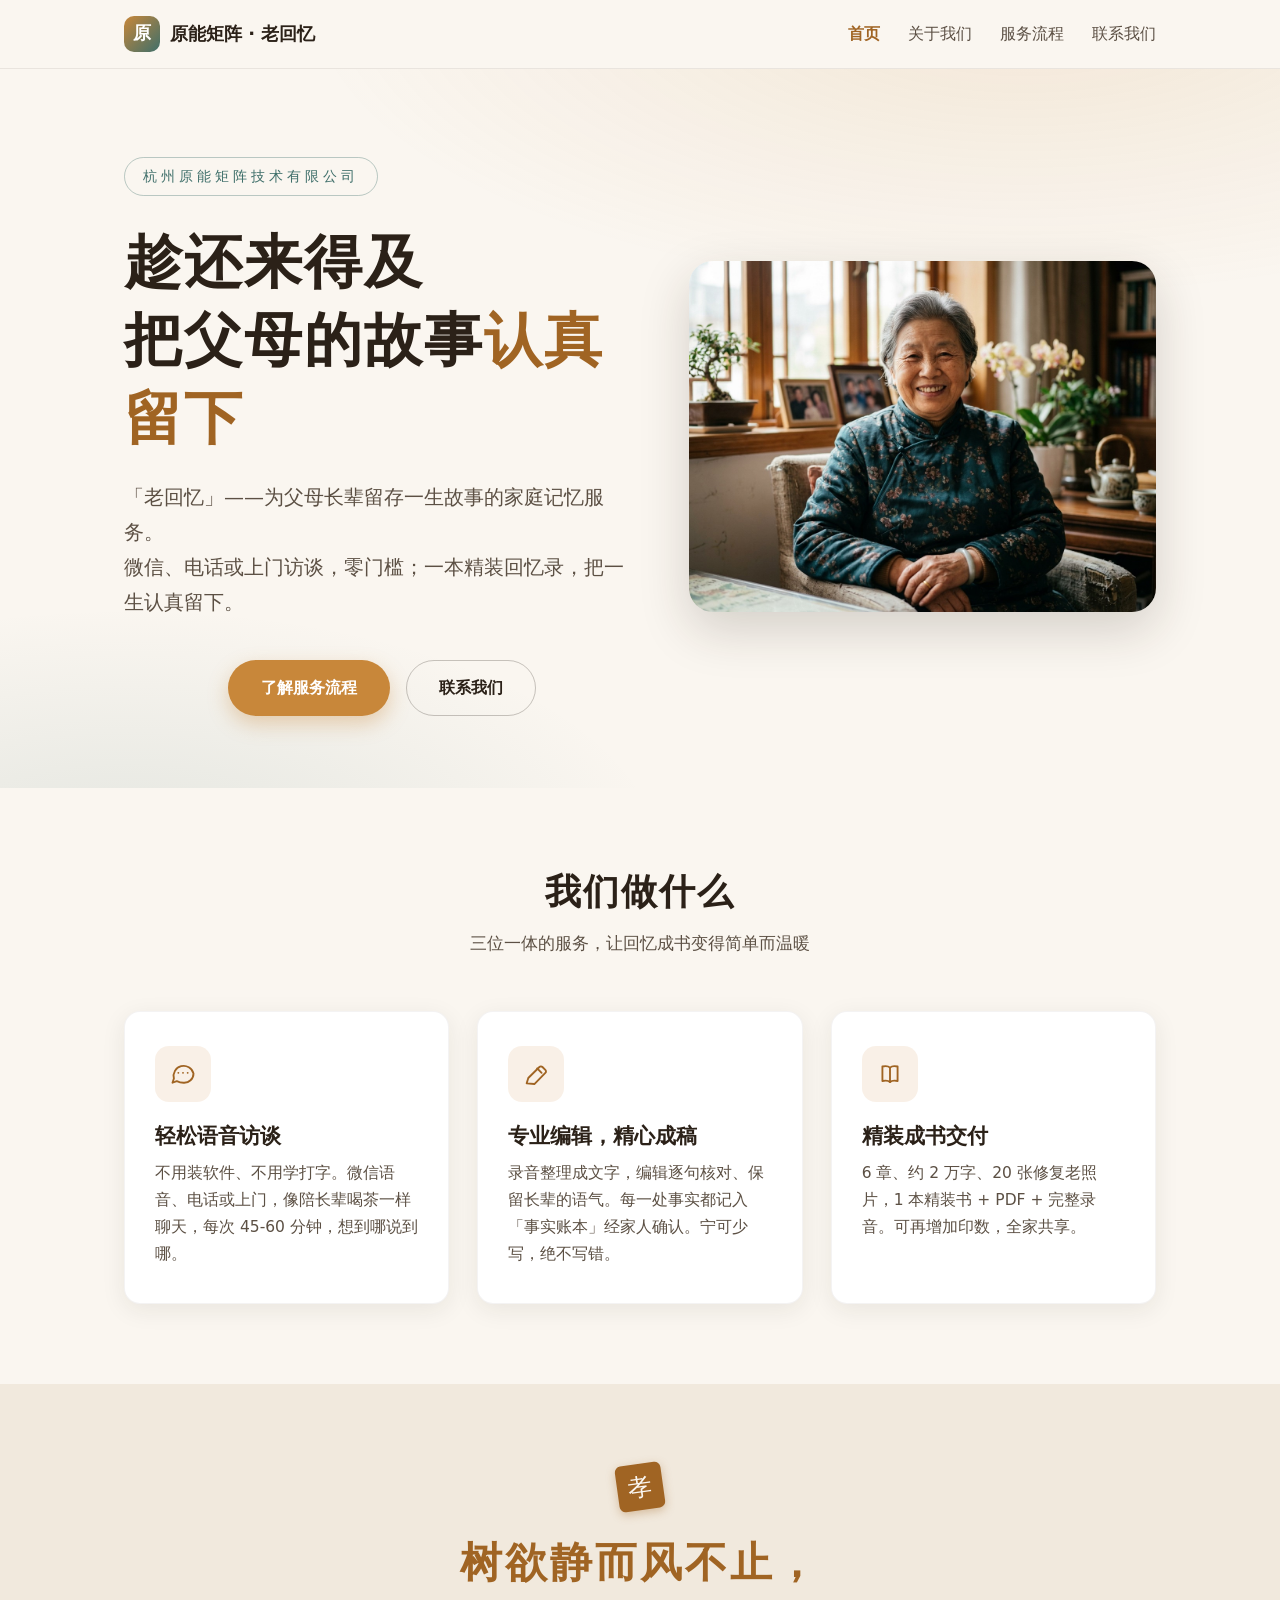
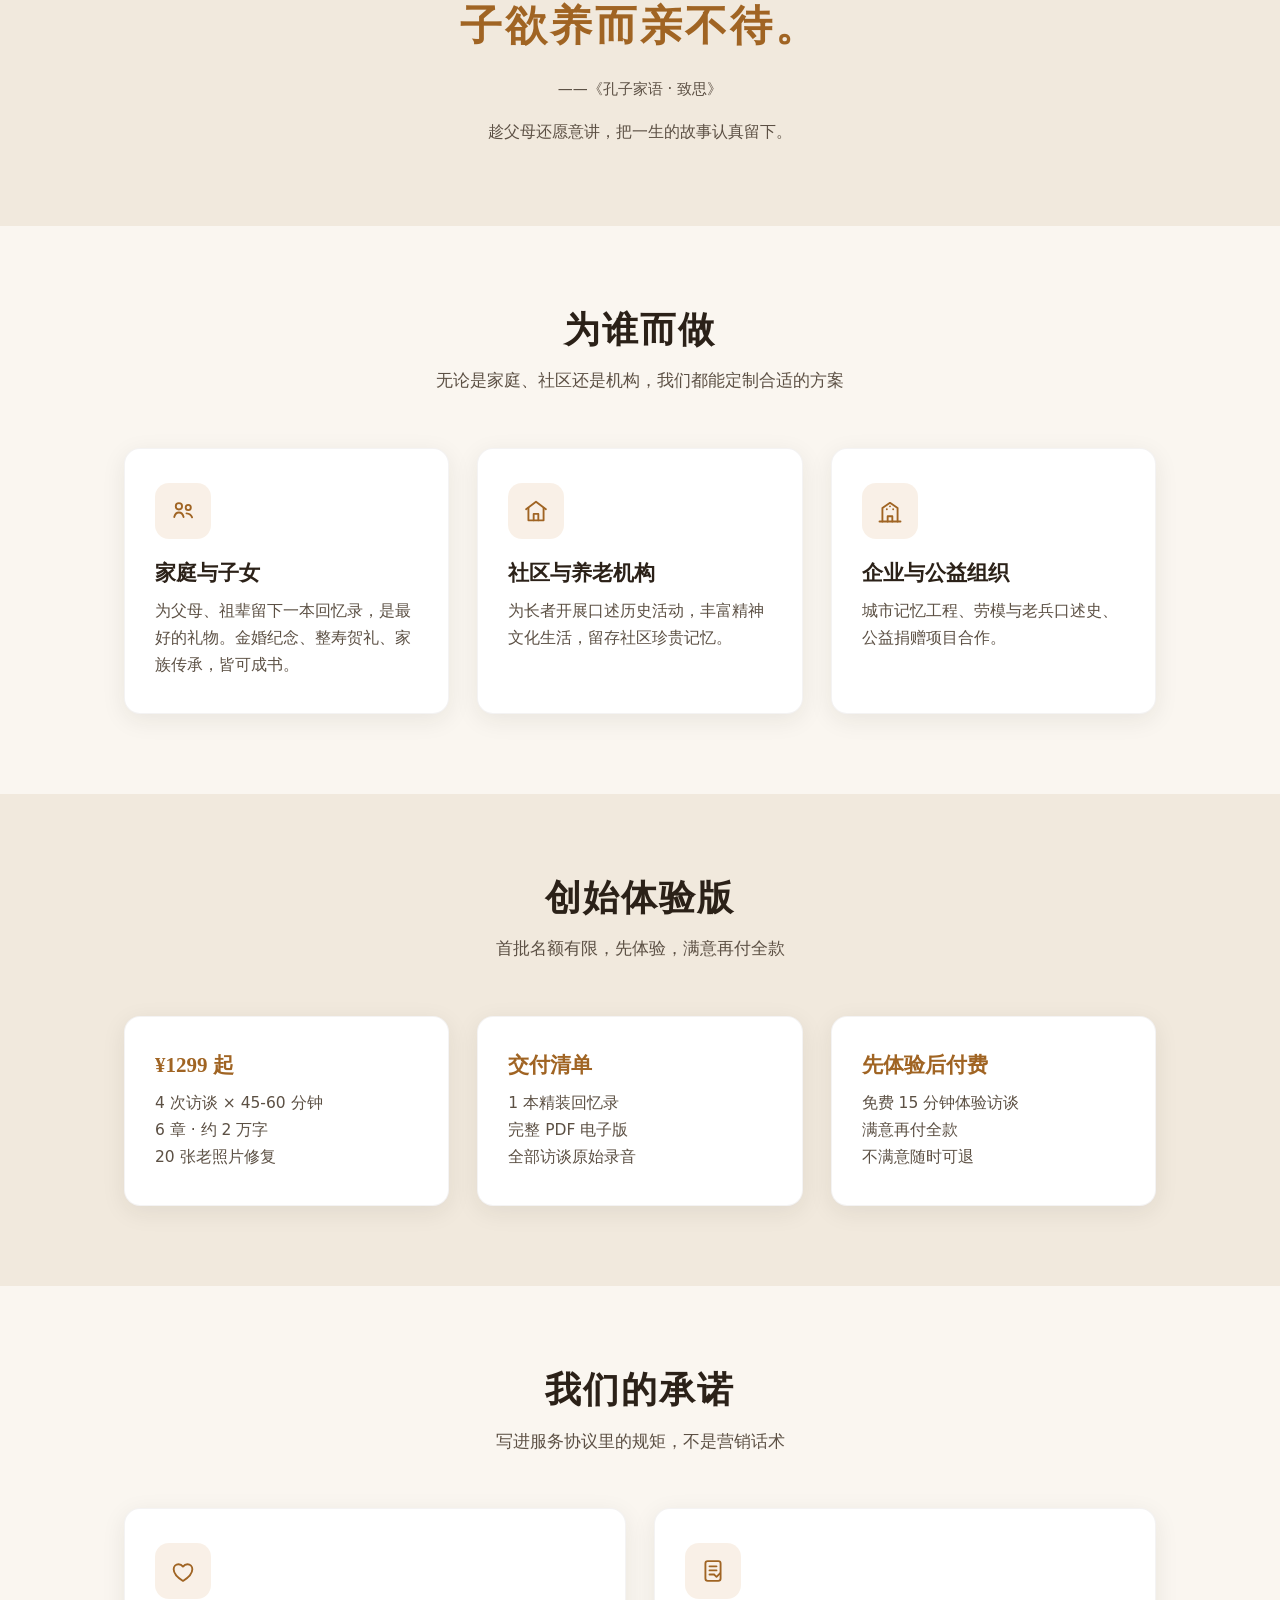
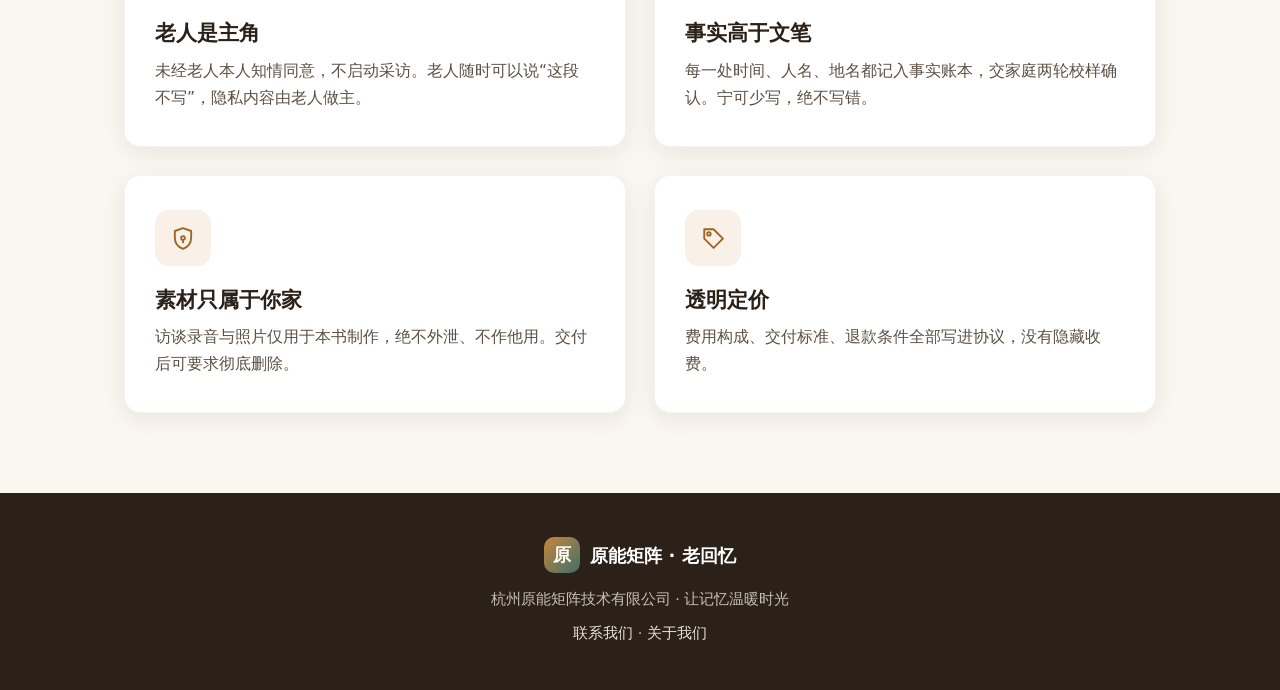
==== index.html @ f193047e "去AI化与人文改造：品牌更名「老回忆」，修复about页全角引号bug，压缩图片，新增传统文化风格" ====
<!DOCTYPE html>
<html lang="zh-CN">
<head>
  <meta charset="UTF-8">
  <meta name="viewport" content="width=device-width, initial-scale=1.0">
  <title>原能矩阵 · 老回忆 — 趁还来得及，把父母的故事认真留下</title>
  <meta name="description" content="杭州原能矩阵技术有限公司：为父母长辈留存一生故事的家庭记忆服务。微信、电话或上门访谈，一本精装回忆录，把一生认真留下。">
  <meta property="og:title" content="原能矩阵 · 老回忆">
  <meta property="og:description" content="趁还来得及，把父母的故事认真留下">
  <link rel="icon" href='data:image/svg+xml,<svg xmlns="http://www.w3.org/2000/svg" viewBox="0 0 64 64"><rect width="64" height="64" rx="14" fill="%23a06423"/><text x="32" y="43" font-size="34" text-anchor="middle" fill="%23faf6f0" font-family="Songti SC,serif">原</text></svg>'>
  <link rel="stylesheet" href="css/main.css">
</head>
<body>

  <header class="site-header">
    <div class="container nav">
      <a class="brand" href="index.html">
        <span class="brand-mark">原</span>
        <span>原能矩阵 · 老回忆</span>
      </a>
      <ul class="nav-links">
        <li><a href="index.html" class="active">首页</a></li>
        <li><a href="about.html">关于我们</a></li>
        <li><a href="service.html">服务流程</a></li>
        <li><a href="contact.html">联系我们</a></li>
      </ul>
    </div>
  </header>

  <section class="hero">
    <div class="container hero-grid">
      <div class="hero-content">
        <span class="hero-eyebrow">杭州原能矩阵技术有限公司</span>
        <h1>趁还来得及<br>把父母的故事<em>认真留下</em></h1>
        <p class="hero-sub">「老回忆」——为父母长辈留存一生故事的家庭记忆服务。<br>微信、电话或上门访谈，零门槛；一本精装回忆录，把一生认真留下。</p>
        <div class="hero-actions">
          <a class="btn btn-primary" href="service.html">了解服务流程</a>
          <a class="btn btn-ghost" href="contact.html">联系我们</a>
        </div>
      </div>
      <div class="hero-image" aria-hidden="true">
        <img src="images/hero.jpg" alt="老年人温暖的笑容" loading="lazy">
      </div>
    </div>
  </section>

  <section class="section">
    <div class="container">
      <div class="section-head">
        <h2>我们做什么</h2>
        <p>三位一体的服务，让回忆成书变得简单而温暖</p>
      </div>
      <div class="grid grid-3">
        <div class="card">
          <div class="card-icon">
            <svg viewBox="0 0 24 24" fill="none" stroke="currentColor" stroke-width="1.6" stroke-linecap="round" stroke-linejoin="round" aria-hidden="true"><path d="M21 11.5a8 8 0 0 1-8.5 8 13 13 0 0 1-5.8-1.4L3 19.5l1.2-3.6a8 8 0 1 1 16.8-4.4Z"/><path d="M8 11h.01M12 11h.01M16 11h.01"/></svg>
          </div>
          <h3>轻松语音访谈</h3>
          <p>不用装软件、不用学打字。微信语音、电话或上门，像陪长辈喝茶一样聊天，每次 45-60 分钟，想到哪说到哪。</p>
        </div>
        <div class="card">
          <div class="card-icon">
            <svg viewBox="0 0 24 24" fill="none" stroke="currentColor" stroke-width="1.6" stroke-linecap="round" stroke-linejoin="round" aria-hidden="true"><path d="m4 20 1.4-4.6L14.9 6a1.8 1.8 0 0 1 2.6 0l2.5 2.5a1.8 1.8 0 0 1 0 2.6L10.6 20.6 4 20Z"/><path d="m13 7.2 3.8 3.8"/></svg>
          </div>
          <h3>专业编辑，精心成稿</h3>
          <p>录音整理成文字，编辑逐句核对、保留长辈的语气。每一处事实都记入「事实账本」经家人确认。宁可少写，绝不写错。</p>
        </div>
        <div class="card">
          <div class="card-icon">
            <svg viewBox="0 0 24 24" fill="none" stroke="currentColor" stroke-width="1.6" stroke-linecap="round" stroke-linejoin="round" aria-hidden="true"><path d="M12 6.5C10.6 5.2 8.2 5 5.5 5.6v12.4c2.7-.6 5.1-.4 6.5.9 1.4-1.3 3.8-1.5 6.5-.9V5.6C15.8 5 13.4 5.2 12 6.5Z"/><path d="M12 6.5v12.4"/></svg>
          </div>
          <h3>精装成书交付</h3>
          <p>6 章、约 2 万字、20 张修复老照片，1 本精装书 + PDF + 完整录音。可再增加印数，全家共享。</p>
        </div>
      </div>
    </div>
  </section>

  <section class="section alt">
    <div class="container">
      <div class="quote quote-classic">
        <span class="seal" aria-hidden="true">孝</span>
        <blockquote>树欲静而风不止，<br>子欲养而亲不待。</blockquote>
        <cite>——《孔子家语 · 致思》</cite>
        <p class="quote-note">趁父母还愿意讲，把一生的故事认真留下。</p>
      </div>
    </div>
  </section>

  <section class="section">
    <div class="container">
      <div class="section-head">
        <h2>为谁而做</h2>
        <p>无论是家庭、社区还是机构，我们都能定制合适的方案</p>
      </div>
      <div class="grid grid-3">
        <div class="card">
          <div class="card-icon">
            <svg viewBox="0 0 24 24" fill="none" stroke="currentColor" stroke-width="1.6" stroke-linecap="round" stroke-linejoin="round" aria-hidden="true"><circle cx="8.5" cy="8" r="2.7"/><path d="M4.5 17.2c.6-2.6 2.2-3.9 4-3.9s3.4 1.3 4 3.9"/><circle cx="16.5" cy="9" r="2.2"/><path d="M15 14c2.4.2 4.1 1.6 4.8 3.4"/></svg>
          </div>
          <h3>家庭与子女</h3>
          <p>为父母、祖辈留下一本回忆录，是最好的礼物。金婚纪念、整寿贺礼、家族传承，皆可成书。</p>
        </div>
        <div class="card">
          <div class="card-icon">
            <svg viewBox="0 0 24 24" fill="none" stroke="currentColor" stroke-width="1.6" stroke-linecap="round" stroke-linejoin="round" aria-hidden="true"><path d="m3.5 10.5 8.5-6.5 8.5 6.5"/><path d="M5.5 9.5V20h13V9.5"/><path d="M10 20v-5.5h4V20"/></svg>
          </div>
          <h3>社区与养老机构</h3>
          <p>为长者开展口述历史活动，丰富精神文化生活，留存社区珍贵记忆。</p>
        </div>
        <div class="card">
          <div class="card-icon">
            <svg viewBox="0 0 24 24" fill="none" stroke="currentColor" stroke-width="1.6" stroke-linecap="round" stroke-linejoin="round" aria-hidden="true"><path d="M3 21h18"/><path d="M5.5 21V9.5L12 5l6.5 4.5V21"/><path d="M10 21v-4.5h4V21"/><path d="M9.3 10.5h.01M14.7 10.5h.01M12 8h.01"/></svg>
          </div>
          <h3>企业与公益组织</h3>
          <p>城市记忆工程、劳模与老兵口述史、公益捐赠项目合作。</p>
        </div>
      </div>
    </div>
  </section>

  <section class="section alt">
    <div class="container">
      <div class="section-head">
        <h2>创始体验版</h2>
        <p>首批名额有限，先体验，满意再付全款</p>
      </div>
      <div class="grid grid-3">
        <div class="card">
          <h3 style="color:var(--amber-deep)">¥1299 起</h3>
          <p>4 次访谈 × 45-60 分钟<br>6 章 · 约 2 万字<br>20 张老照片修复</p>
        </div>
        <div class="card">
          <h3 style="color:var(--amber-deep)">交付清单</h3>
          <p>1 本精装回忆录<br>完整 PDF 电子版<br>全部访谈原始录音</p>
        </div>
        <div class="card">
          <h3 style="color:var(--amber-deep)">先体验后付费</h3>
          <p>免费 15 分钟体验访谈<br>满意再付全款<br>不满意随时可退</p>
        </div>
      </div>
    </div>
  </section>

  <section class="section">
    <div class="container">
      <div class="section-head">
        <h2>我们的承诺</h2>
        <p>写进服务协议里的规矩，不是营销话术</p>
      </div>
      <div class="grid grid-2">
        <div class="card">
          <div class="card-icon">
            <svg viewBox="0 0 24 24" fill="none" stroke="currentColor" stroke-width="1.6" stroke-linecap="round" stroke-linejoin="round" aria-hidden="true"><path d="M12 20.5C6.5 17 4 13.6 4 10.4 4 8 5.8 6.2 8.2 6.2c1.5 0 2.9.8 3.8 2 .9-1.2 2.3-2 3.8-2 2.4 0 4.2 1.8 4.2 4.2 0 3.2-2.5 6.6-8 10.1Z"/></svg>
          </div>
          <h3>老人是主角</h3>
          <p>未经老人本人知情同意，不启动采访。老人随时可以说“这段不写”，隐私内容由老人做主。</p>
        </div>
        <div class="card">
          <div class="card-icon">
            <svg viewBox="0 0 24 24" fill="none" stroke="currentColor" stroke-width="1.6" stroke-linecap="round" stroke-linejoin="round" aria-hidden="true"><rect x="5.5" y="3.5" width="13" height="17" rx="2"/><path d="M9 8h6M9 11.5h6M9 15h4"/><path d="m13.5 15.5 1.5 1.5 3-3"/></svg>
          </div>
          <h3>事实高于文笔</h3>
          <p>每一处时间、人名、地名都记入事实账本，交家庭两轮校样确认。宁可少写，绝不写错。</p>
        </div>
        <div class="card">
          <div class="card-icon">
            <svg viewBox="0 0 24 24" fill="none" stroke="currentColor" stroke-width="1.6" stroke-linecap="round" stroke-linejoin="round" aria-hidden="true"><path d="M12 3.5 5 6v5.5c0 4.7 3 8.3 7 9.8 4-1.5 7-5.1 7-9.8V6Z"/><circle cx="12" cy="12" r="1.6"/><path d="M12 13.6v2.2"/></svg>
          </div>
          <h3>素材只属于你家</h3>
          <p>访谈录音与照片仅用于本书制作，绝不外泄、不作他用。交付后可要求彻底删除。</p>
        </div>
        <div class="card">
          <div class="card-icon">
            <svg viewBox="0 0 24 24" fill="none" stroke="currentColor" stroke-width="1.6" stroke-linecap="round" stroke-linejoin="round" aria-hidden="true"><path d="M20.5 12.5 12.5 20.5 4.5 12.5V4.5h8Z"/><circle cx="8.5" cy="8.5" r="1.5"/></svg>
          </div>
          <h3>透明定价</h3>
          <p>费用构成、交付标准、退款条件全部写进协议，没有隐藏收费。</p>
        </div>
      </div>
    </div>
  </section>

  <footer class="site-footer">
    <div class="container">
      <div class="brand">
        <span class="brand-mark">原</span>
        <span>原能矩阵 · 老回忆</span>
      </div>
      <p>杭州原能矩阵技术有限公司 · 让记忆温暖时光</p>
      <p style="margin-top:8px"><a href="contact.html">联系我们</a> · <a href="about.html">关于我们</a></p>
    </div>
  </footer>

</body>
</html>
---- css/main.css ----
/* 原能矩阵 · 老回忆 — 全站样式 */
:root {
  --ink: #2b2118;
  --ink-soft: #5c5044;
  --paper: #faf6f0;
  --paper-deep: #f1e9dd;
  --amber: #c8873a;
  --amber-deep: #a06423;
  --teal: #3f6f6a;
  --card: #ffffff;
  --shadow: 0 6px 24px rgba(43, 33, 24, .08);
  --radius: 16px;
}

* { margin: 0; padding: 0; box-sizing: border-box; }

html { scroll-behavior: smooth; }

body {
  font-family: "PingFang SC", "Hiragino Sans GB", "Microsoft YaHei", system-ui, sans-serif;
  color: var(--ink);
  background: var(--paper);
  line-height: 1.75;
  font-size: 17px;
}

h1, h2, h3 { font-family: "Songti SC", "Noto Serif SC", "SimSun", serif; line-height: 1.35; }

img { max-width: 100%; display: block; }

a { color: var(--amber-deep); text-decoration: none; }
a:hover { text-decoration: underline; }

.container { max-width: 1080px; margin: 0 auto; padding: 0 24px; }

/* ---------- 顶部导航 ---------- */
.site-header {
  position: sticky; top: 0; z-index: 50;
  background: rgba(250, 246, 240, .92);
  backdrop-filter: blur(10px);
  border-bottom: 1px solid rgba(43, 33, 24, .08);
}
.nav {
  display: flex; align-items: center; justify-content: space-between;
  height: 68px;
}
.brand { display: flex; align-items: center; gap: 10px; font-weight: 700; font-size: 18px; color: var(--ink); }
.brand-mark {
  width: 36px; height: 36px; border-radius: 10px;
  background: linear-gradient(135deg, var(--amber), var(--teal));
  color: #fff; display: grid; place-items: center;
  font-family: serif; font-size: 18px;
}
.nav-links { display: flex; gap: 28px; list-style: none; }
.nav-links a { color: var(--ink-soft); font-size: 15.5px; }
.nav-links a:hover { color: var(--amber-deep); text-decoration: none; }
.nav-links a.active { color: var(--amber-deep); font-weight: 600; }

/* ---------- Hero ---------- */
.hero {
  padding: 88px 0 72px;
  background:
    radial-gradient(1200px 500px at 80% -10%, rgba(200, 135, 58, .14), transparent 60%),
    radial-gradient(900px 420px at 10% 110%, rgba(63, 111, 106, .12), transparent 60%);
  text-align: left;
}
.hero-grid {
  display: grid;
  grid-template-columns: 1.05fr .95fr;
  gap: 48px;
  align-items: center;
}
.hero-content { max-width: 620px; }
.hero-image {
  border-radius: 24px;
  overflow: hidden;
  box-shadow: 0 18px 50px rgba(43, 33, 24, .18);
}
.hero-image img {
  width: 100%;
  height: auto;
  display: block;
  object-fit: cover;
  aspect-ratio: 4 / 3;
}
.hero-eyebrow {
  display: inline-block; font-size: 14px; letter-spacing: 4px;
  color: var(--teal); border: 1px solid rgba(63, 111, 106, .35);
  padding: 6px 18px; border-radius: 999px; margin-bottom: 28px;
}
.hero h1 { font-size: clamp(34px, 6vw, 58px); letter-spacing: 2px; }
.hero h1 em { font-style: normal; color: var(--amber-deep); }
.hero-sub { margin: 22px auto 0; max-width: 620px; color: var(--ink-soft); font-size: clamp(16px, 2.4vw, 20px); }
.hero-actions { margin-top: 40px; display: flex; gap: 16px; justify-content: center; flex-wrap: wrap; }

.btn {
  display: inline-block; padding: 13px 32px; border-radius: 999px;
  font-size: 16px; font-weight: 600; cursor: pointer; border: 1px solid transparent;
  transition: transform .15s ease, box-shadow .15s ease;
}
.btn:hover { text-decoration: none; transform: translateY(-2px); }
.btn-primary { background: var(--amber); color: #fff; box-shadow: 0 8px 20px rgba(200, 135, 58, .35); }
.btn-primary:hover { background: var(--amber-deep); }
.btn-ghost { background: transparent; color: var(--ink); border-color: rgba(43, 33, 24, .25); }
.btn-ghost:hover { border-color: var(--amber-deep); color: var(--amber-deep); }

/* ---------- 通用区块 ---------- */
.section { padding: 80px 0; }
.section.alt { background: var(--paper-deep); }
.section-head { text-align: center; margin-bottom: 52px; }
.section-head h2 { font-size: clamp(26px, 4vw, 36px); letter-spacing: 2px; }
.section-head p { color: var(--ink-soft); margin-top: 12px; }

/* 卡片 */
.grid { display: grid; gap: 28px; }
.grid-3 { grid-template-columns: repeat(3, 1fr); }
.grid-2 { grid-template-columns: repeat(2, 1fr); }

.card {
  background: var(--card); border-radius: var(--radius);
  padding: 34px 30px; box-shadow: var(--shadow);
  border: 1px solid rgba(43, 33, 24, .05);
  transition: transform .2s ease;
}
.card:hover { transform: translateY(-4px); }
.card-icon {
  width: 56px; height: 56px; border-radius: 14px;
  display: grid; place-items: center;
  color: var(--amber-deep);
  background: rgba(200, 135, 58, .12); margin-bottom: 20px;
}
.card-icon svg { width: 28px; height: 28px; }
.card h3 { font-size: 21px; margin-bottom: 10px; }
.card p { color: var(--ink-soft); font-size: 15.5px; }

/* 流程步骤 */
.steps { counter-reset: step; }
.step { position: relative; padding-left: 76px; }
.step + .step { margin-top: 36px; }
.step-num {
  position: absolute; left: 0; top: 0;
  width: 52px; height: 52px; border-radius: 50%;
  background: var(--teal); color: #fff;
  display: grid; place-items: center;
  font-family: serif; font-size: 24px;
}
.step h3 { font-size: 19px; margin-bottom: 6px; }
.step p { color: var(--ink-soft); font-size: 15.5px; }

/* 引用 */
.quote {
  max-width: 720px; margin: 0 auto; text-align: center;
  padding: 0 24px;
}
.quote blockquote {
  font-family: "Songti SC", "Noto Serif SC", serif;
  font-size: clamp(20px, 3.4vw, 28px); line-height: 1.7;
  color: var(--ink);
}
.quote cite { display: block; margin-top: 18px; color: var(--ink-soft); font-style: normal; font-size: 15px; }

/* 古典引用 */
.quote-classic .seal {
  display: inline-block; width: 46px; height: 46px; line-height: 46px;
  background: var(--amber-deep); color: var(--paper);
  border-radius: 6px; font-family: "Songti SC", "Noto Serif SC", serif;
  font-size: 24px; text-align: center; letter-spacing: 0;
  transform: rotate(-8deg); box-shadow: 0 3px 10px rgba(160, 100, 35, .35);
  margin-bottom: 22px;
}
.quote-classic blockquote {
  font-size: clamp(28px, 4.6vw, 42px);
  font-weight: 600; color: var(--amber-deep);
  line-height: 1.5; letter-spacing: 3px;
}
.quote-note { margin-top: 16px; color: var(--ink-soft); font-size: 16px; }

/* 关于页图片 */
.about-photo img {
  width: 100%; height: auto; max-height: 380px;
  object-fit: cover; border-radius: 12px; margin-bottom: 16px;
}
.about-caption { text-align: center; color: var(--ink-soft); }

/* 联系 */
.contact-list { list-style: none; display: grid; gap: 18px; max-width: 560px; margin: 0 auto; }
.contact-list li {
  background: var(--card); border-radius: var(--radius);
  padding: 20px 26px; box-shadow: var(--shadow);
  display: flex; align-items: center; gap: 16px;
}
.contact-list .ci { color: var(--amber-deep); display: grid; place-items: center; }
.contact-list .ci svg { width: 24px; height: 24px; }

/* ---------- 页脚 ---------- */
.site-footer {
  background: var(--ink); color: rgba(250, 246, 240, .75);
  padding: 44px 0; text-align: center; font-size: 14.5px;
}
.site-footer .brand { color: #fff; justify-content: center; margin-bottom: 14px; }
.site-footer a { color: rgba(250, 246, 240, .9); }

/* ---------- 移动端 ---------- */
@media (max-width: 860px) {
  .grid-3, .grid-2 { grid-template-columns: 1fr; }
  .nav-links { gap: 16px; }
  .nav-links a { font-size: 14px; }
  .hero { padding: 64px 0 56px; }
  .hero-grid { grid-template-columns: 1fr; }
  .hero-image { max-width: 70%; margin: 0 auto; }
  .section { padding: 56px 0; }
}
@media (max-width: 560px) {
  .nav { height: auto; flex-direction: column; gap: 10px; padding: 12px 0; }
  .nav-links { flex-wrap: wrap; justify-content: center; gap: 12px 20px; }
  body { font-size: 16px; }
  .contact-list li { flex-direction: column; text-align: center; }
}
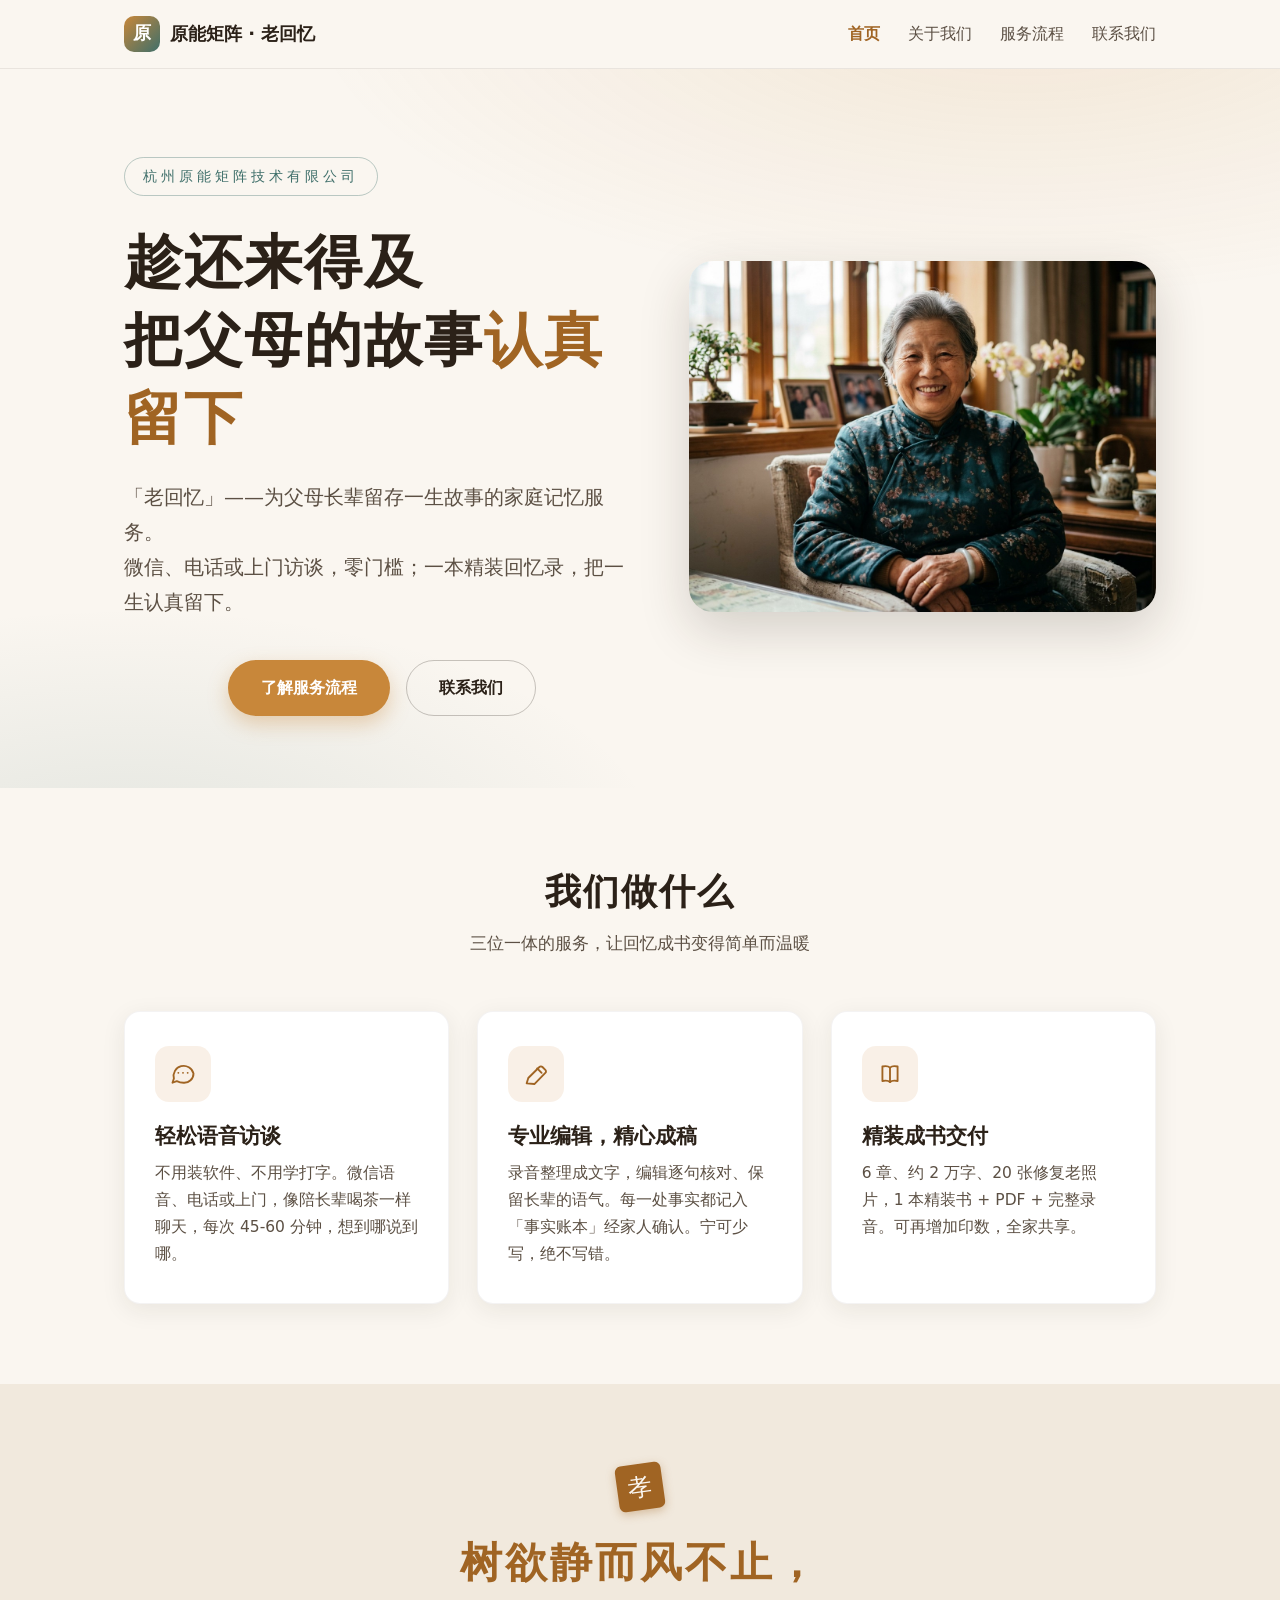
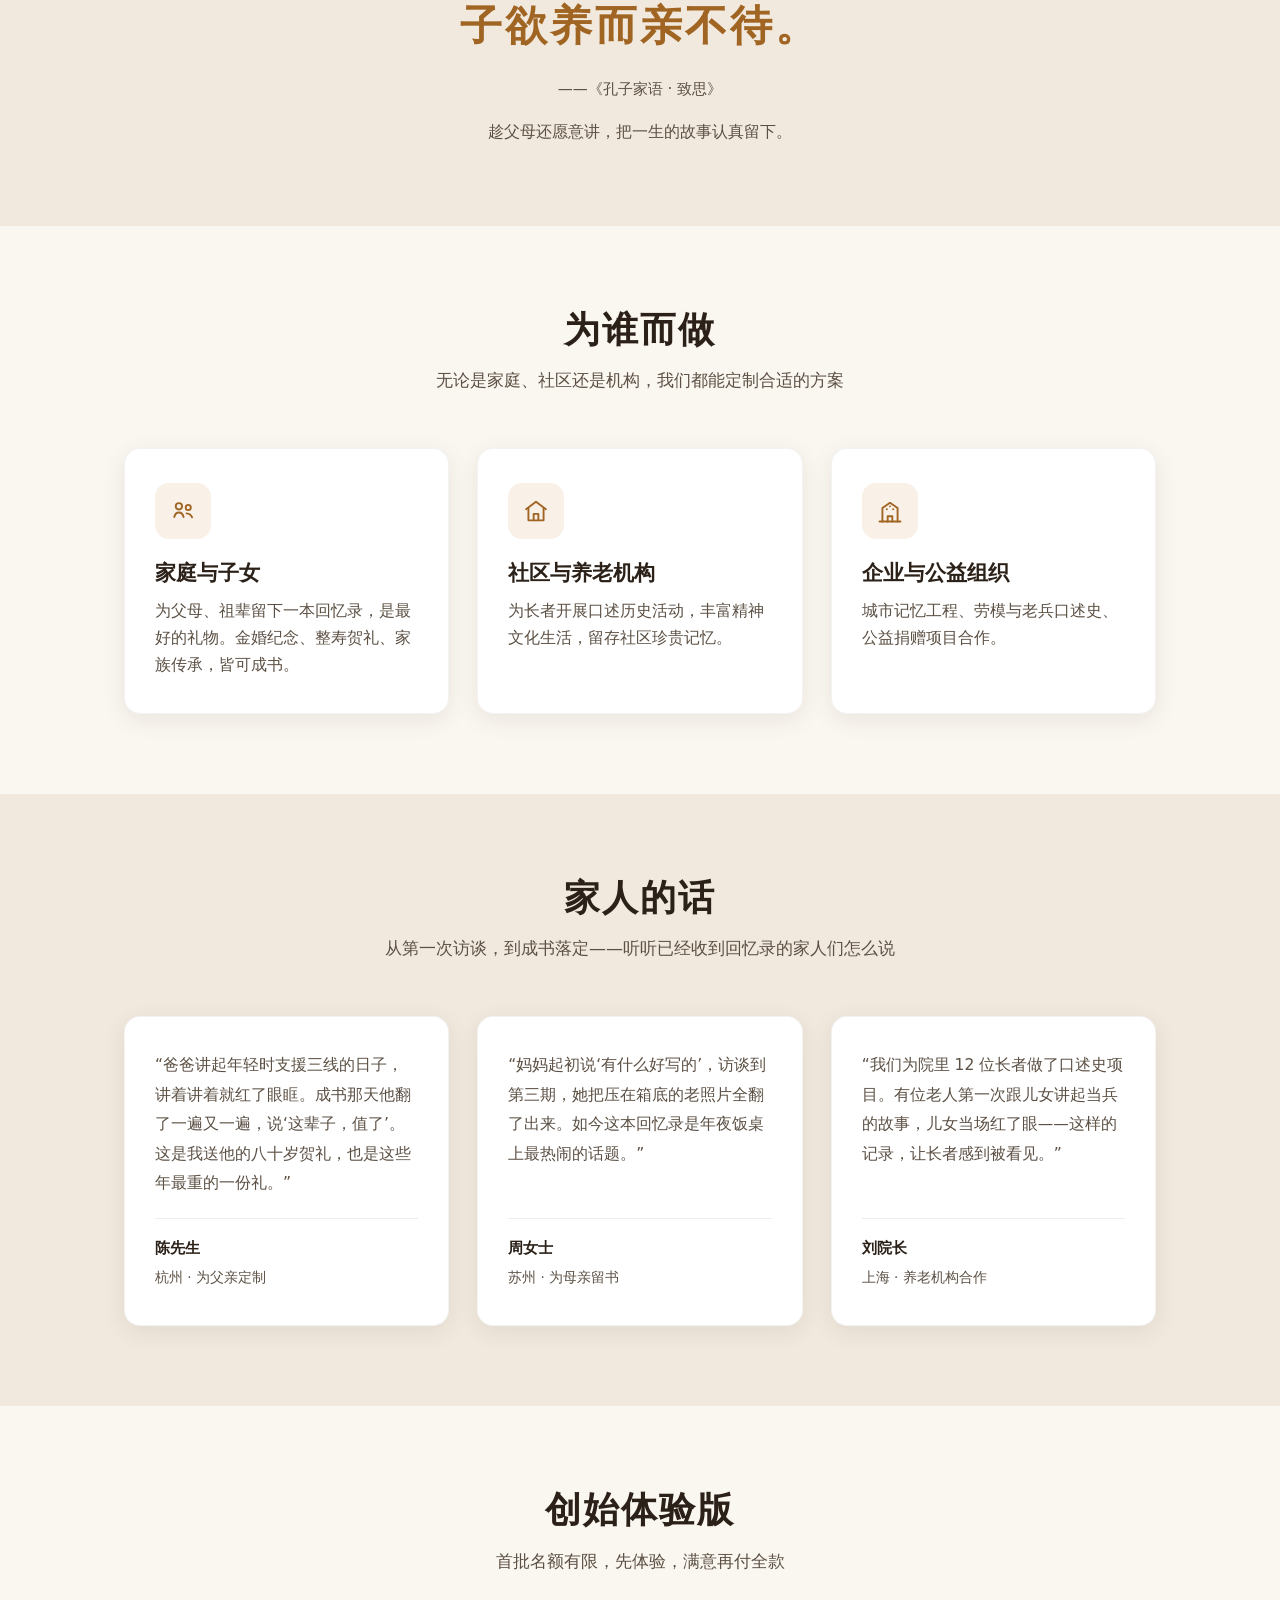
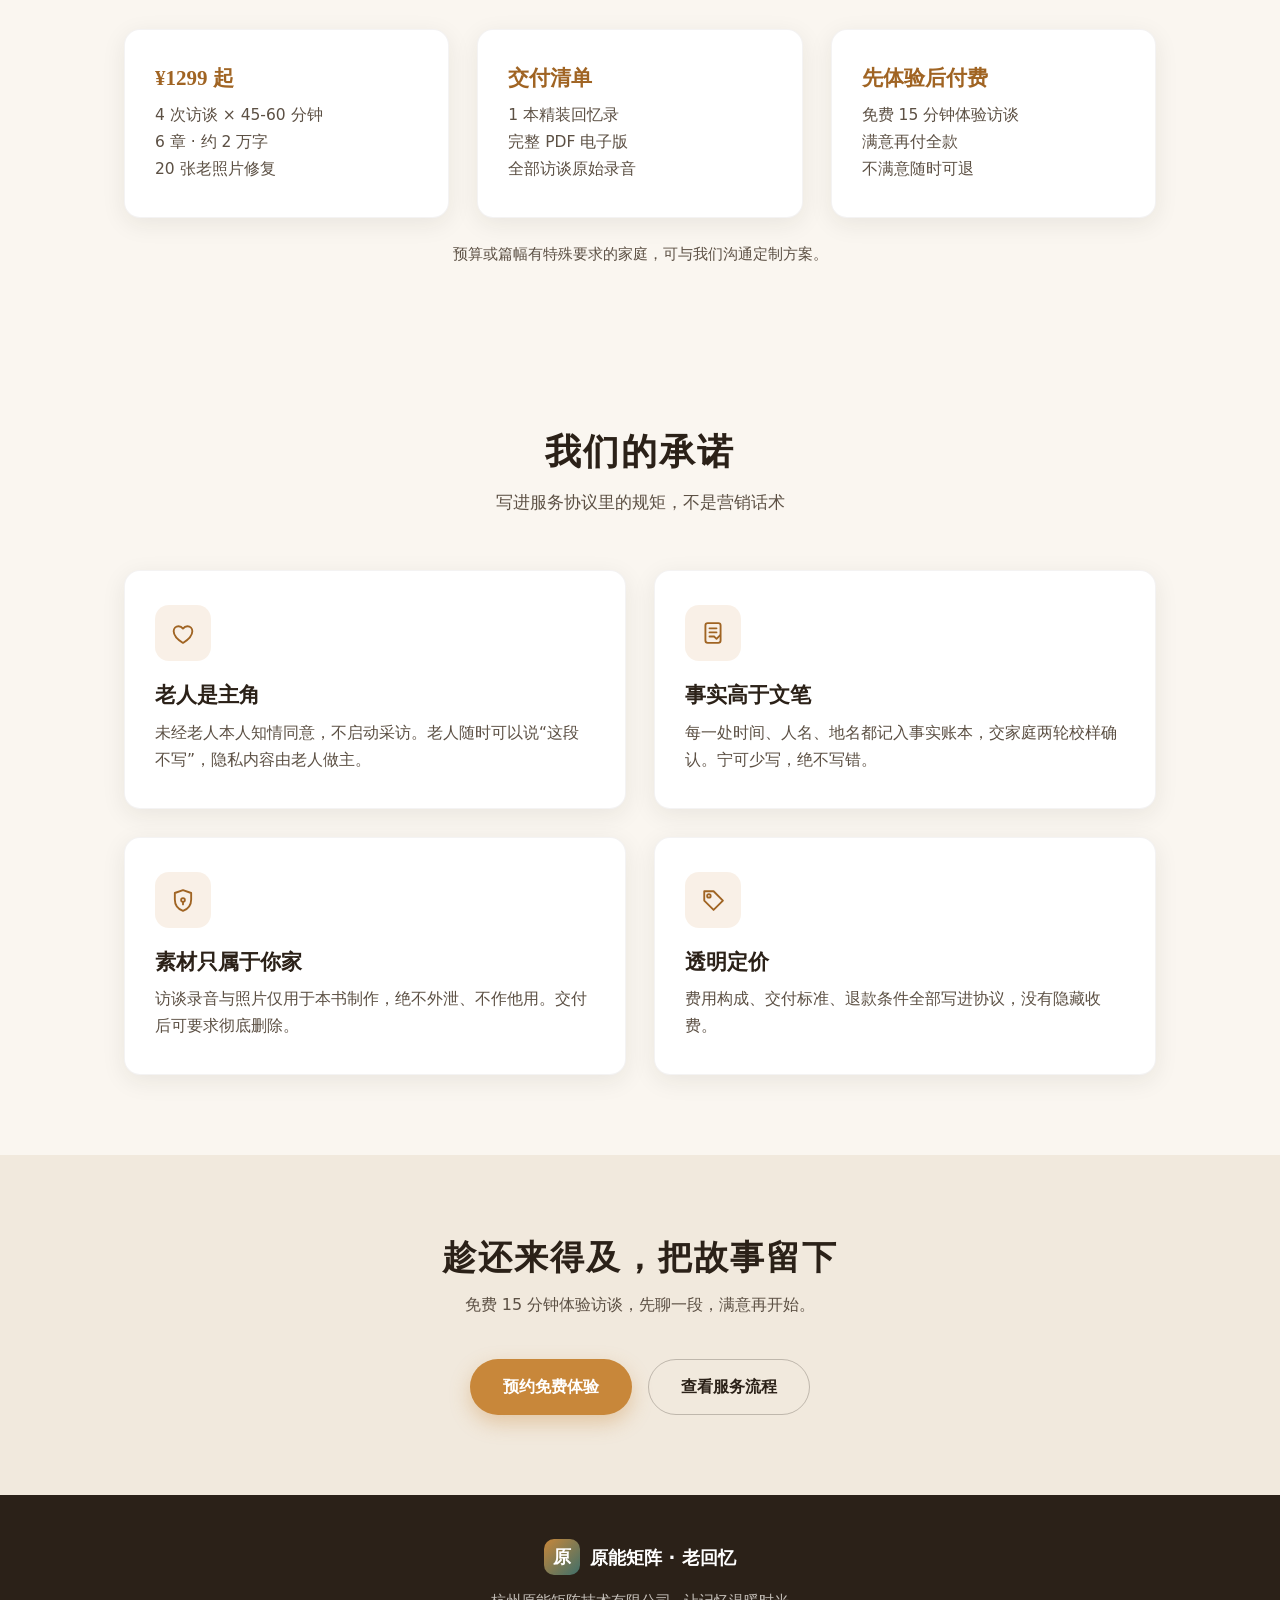
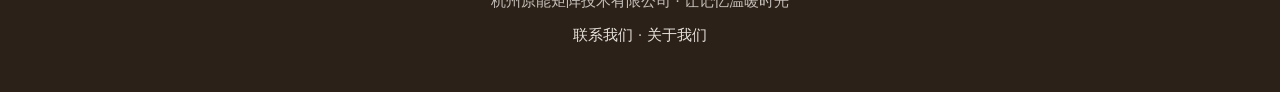
==== commit cdbd3548: "产品升级：新增用户反馈与团队阵容板块，首页重构转化链（社会证明+可定制锚点+收尾CTA）" ====
--- a/index.html
+++ b/index.html
@@ -122,6 +122,29 @@
   <section class="section alt">
     <div class="container">
       <div class="section-head">
+        <h2>家人的话</h2>
+        <p>从第一次访谈，到成书落定——听听已经收到回忆录的家人们怎么说</p>
+      </div>
+      <div class="grid grid-3">
+        <div class="card tcard">
+          <p class="tquote">“爸爸讲起年轻时支援三线的日子，讲着讲着就红了眼眶。成书那天他翻了一遍又一遍，说‘这辈子，值了’。这是我送他的八十岁贺礼，也是这些年最重的一份礼。”</p>
+          <div class="tsign"><span class="tname">陈先生</span><span class="trole">杭州 · 为父亲定制</span></div>
+        </div>
+        <div class="card tcard">
+          <p class="tquote">“妈妈起初说‘有什么好写的’，访谈到第三期，她把压在箱底的老照片全翻了出来。如今这本回忆录是年夜饭桌上最热闹的话题。”</p>
+          <div class="tsign"><span class="tname">周女士</span><span class="trole">苏州 · 为母亲留书</span></div>
+        </div>
+        <div class="card tcard">
+          <p class="tquote">“我们为院里 12 位长者做了口述史项目。有位老人第一次跟儿女讲起当兵的故事，儿女当场红了眼——这样的记录，让长者感到被看见。”</p>
+          <div class="tsign"><span class="tname">刘院长</span><span class="trole">上海 · 养老机构合作</span></div>
+        </div>
+      </div>
+    </div>
+  </section>
+
+  <section class="section">
+    <div class="container">
+      <div class="section-head">
         <h2>创始体验版</h2>
         <p>首批名额有限，先体验，满意再付全款</p>
       </div>
@@ -139,6 +162,7 @@
           <p>免费 15 分钟体验访谈<br>满意再付全款<br>不满意随时可退</p>
         </div>
       </div>
+      <p class="price-note">预算或篇幅有特殊要求的家庭，可与我们沟通定制方案。</p>
     </div>
   </section>
 
@@ -176,6 +200,19 @@
           </div>
           <h3>透明定价</h3>
           <p>费用构成、交付标准、退款条件全部写进协议，没有隐藏收费。</p>
+        </div>
+      </div>
+    </div>
+  </section>
+
+  <section class="section alt cta-band">
+    <div class="container">
+      <div class="quote">
+        <h2 class="cta-title">趁还来得及，把故事留下</h2>
+        <p class="cta-sub">免费 15 分钟体验访谈，先聊一段，满意再开始。</p>
+        <div class="hero-actions">
+          <a class="btn btn-primary" href="contact.html">预约免费体验</a>
+          <a class="btn btn-ghost" href="service.html">查看服务流程</a>
         </div>
       </div>
     </div>
--- a/css/main.css
+++ b/css/main.css
@@ -182,6 +182,27 @@
 }
 .about-caption { text-align: center; color: var(--ink-soft); }
 
+/* 用户反馈 */
+.tcard { display: flex; flex-direction: column; }
+.tquote { color: var(--ink); font-size: 16px; line-height: 1.9; flex: 1; }
+.tsign { margin-top: 20px; padding-top: 16px; border-top: 1px solid rgba(43, 33, 24, .08); }
+.tname { display: block; font-weight: 700; font-size: 15px; }
+.trole { color: var(--ink-soft); font-size: 13.5px; }
+
+/* 团队 */
+.team-seal {
+  width: 48px; height: 48px; line-height: 48px; text-align: center;
+  background: var(--teal); color: #fff; border-radius: 10px;
+  font-family: "Songti SC", "Noto Serif SC", serif; font-size: 22px;
+  margin-bottom: 16px;
+}
+.team-role { color: var(--amber-deep); font-size: 14px; font-weight: 600; margin-bottom: 8px; }
+
+/* 定价说明与收尾 CTA */
+.price-note { text-align: center; color: var(--ink-soft); font-size: 14.5px; margin-top: 24px; }
+.cta-title { font-size: clamp(24px, 3.6vw, 34px); letter-spacing: 2px; }
+.cta-sub { color: var(--ink-soft); font-size: 16px; margin-top: 10px; }
+
 /* 联系 */
 .contact-list { list-style: none; display: grid; gap: 18px; max-width: 560px; margin: 0 auto; }
 .contact-list li {
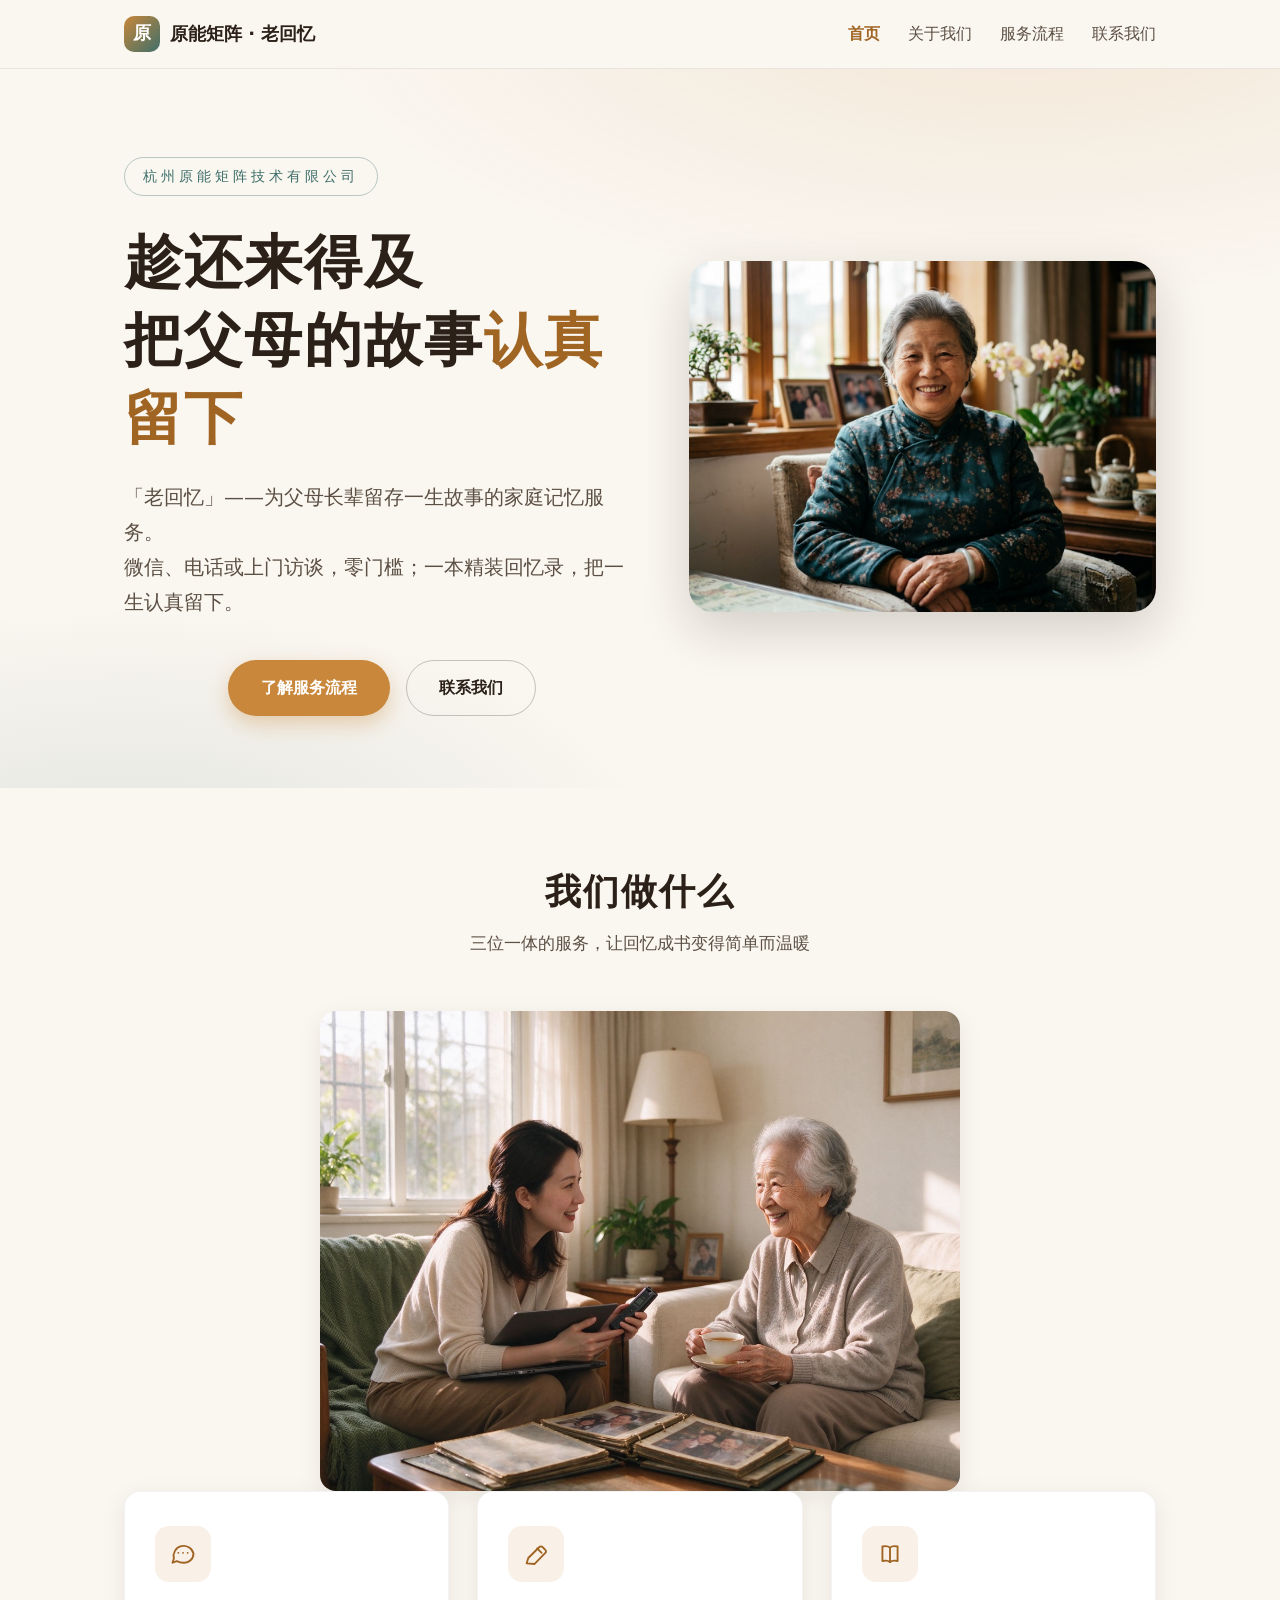
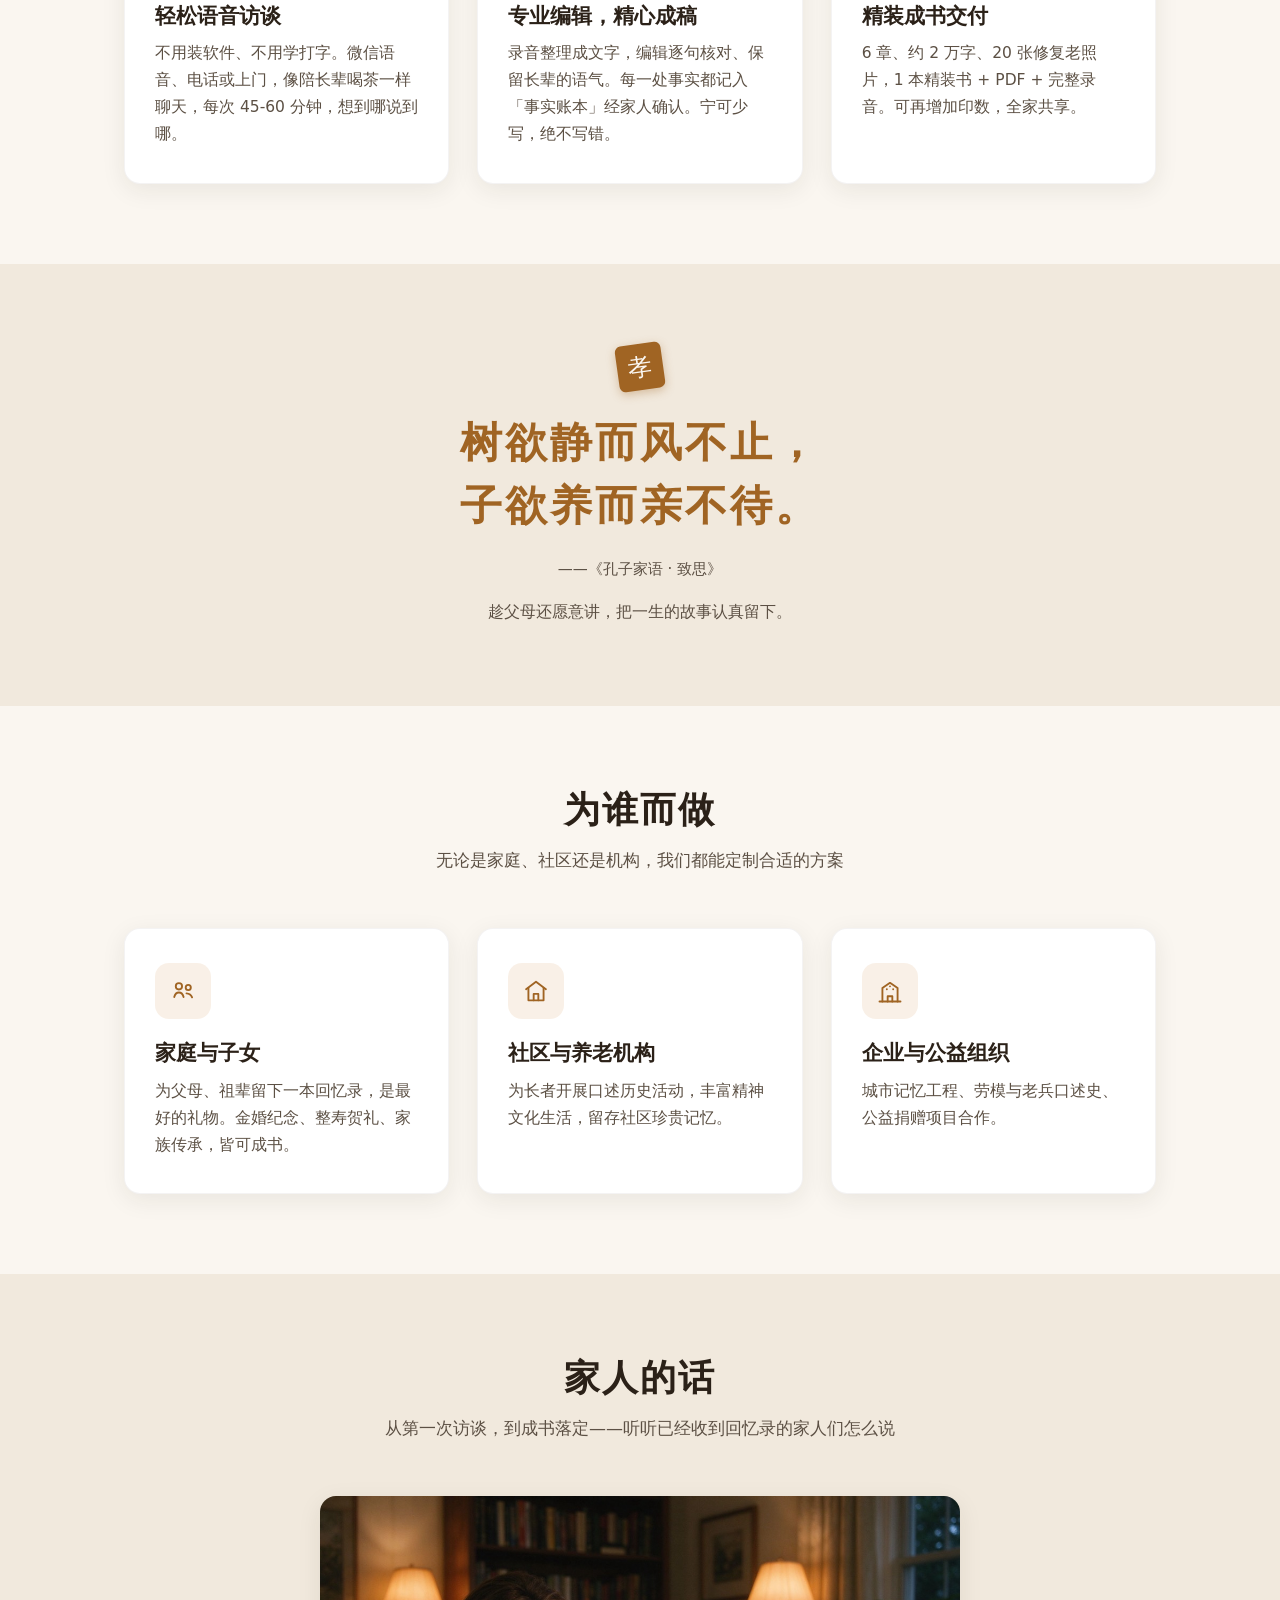
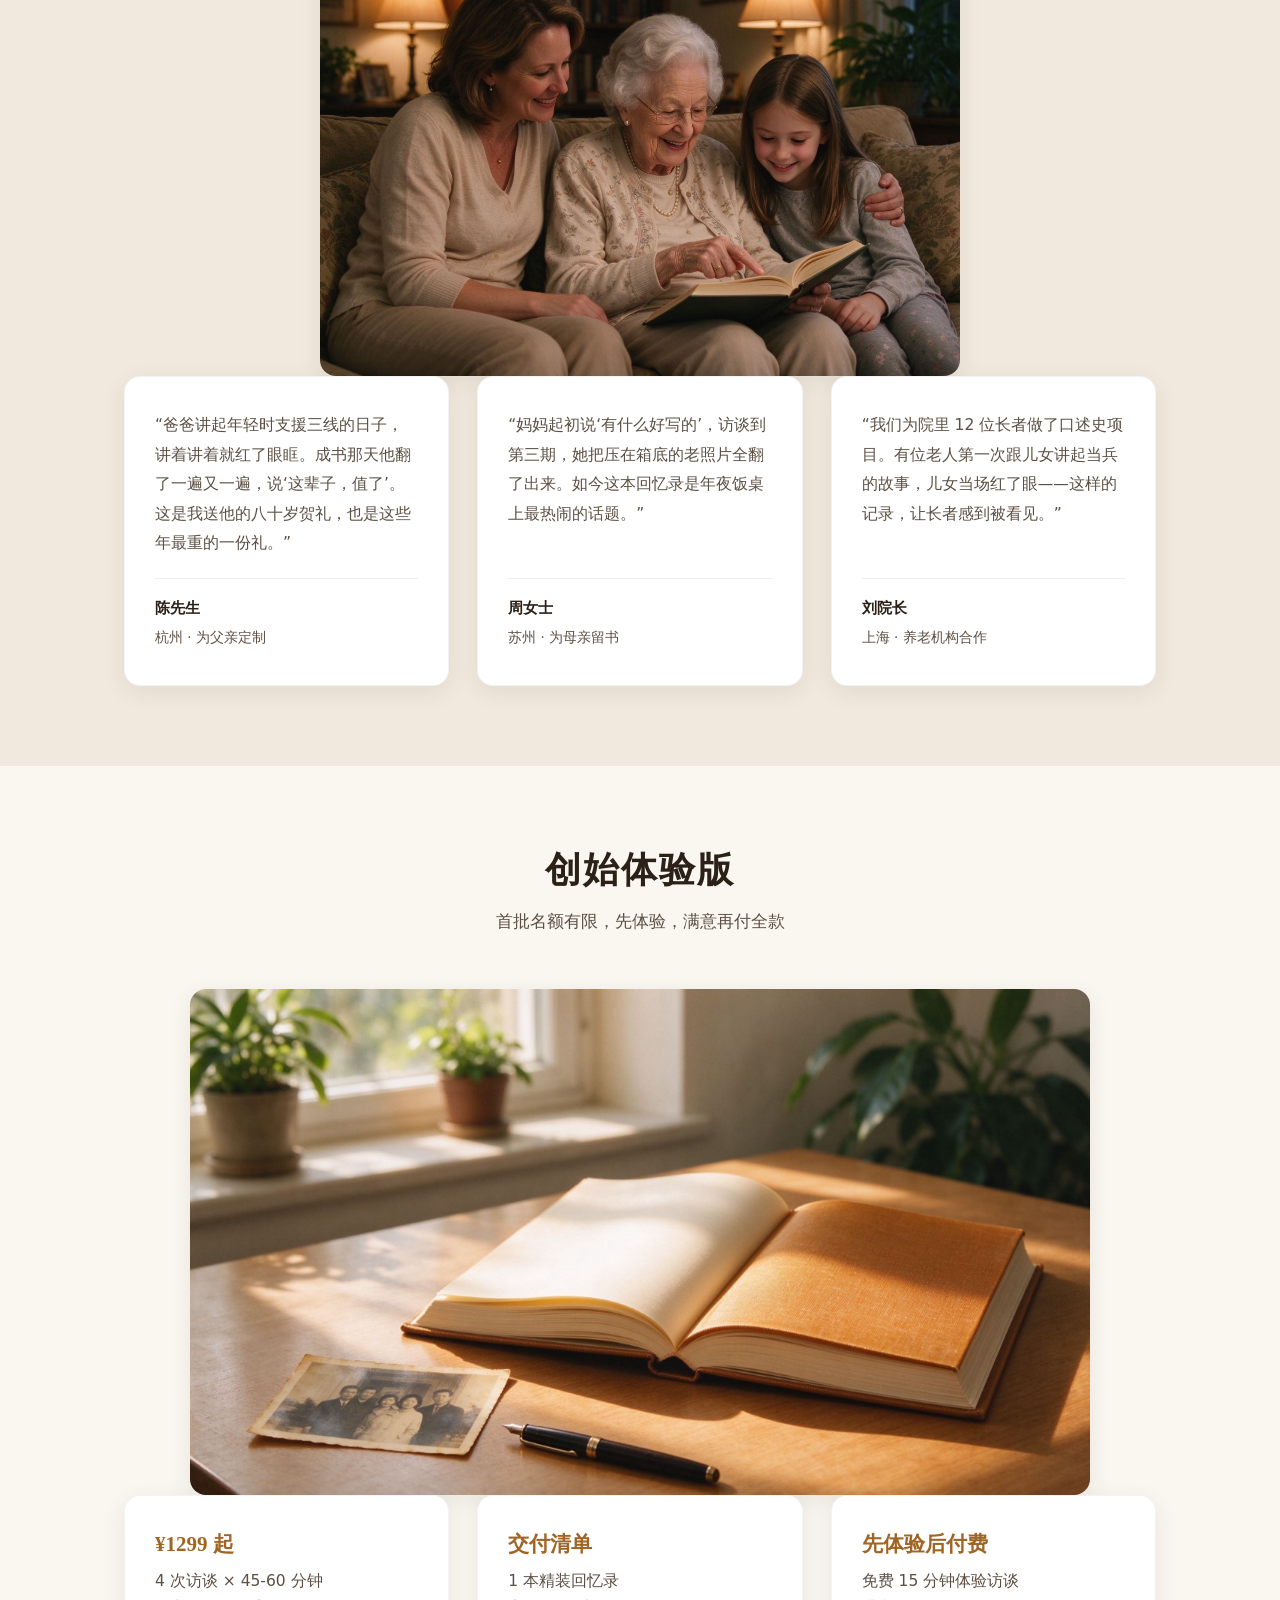
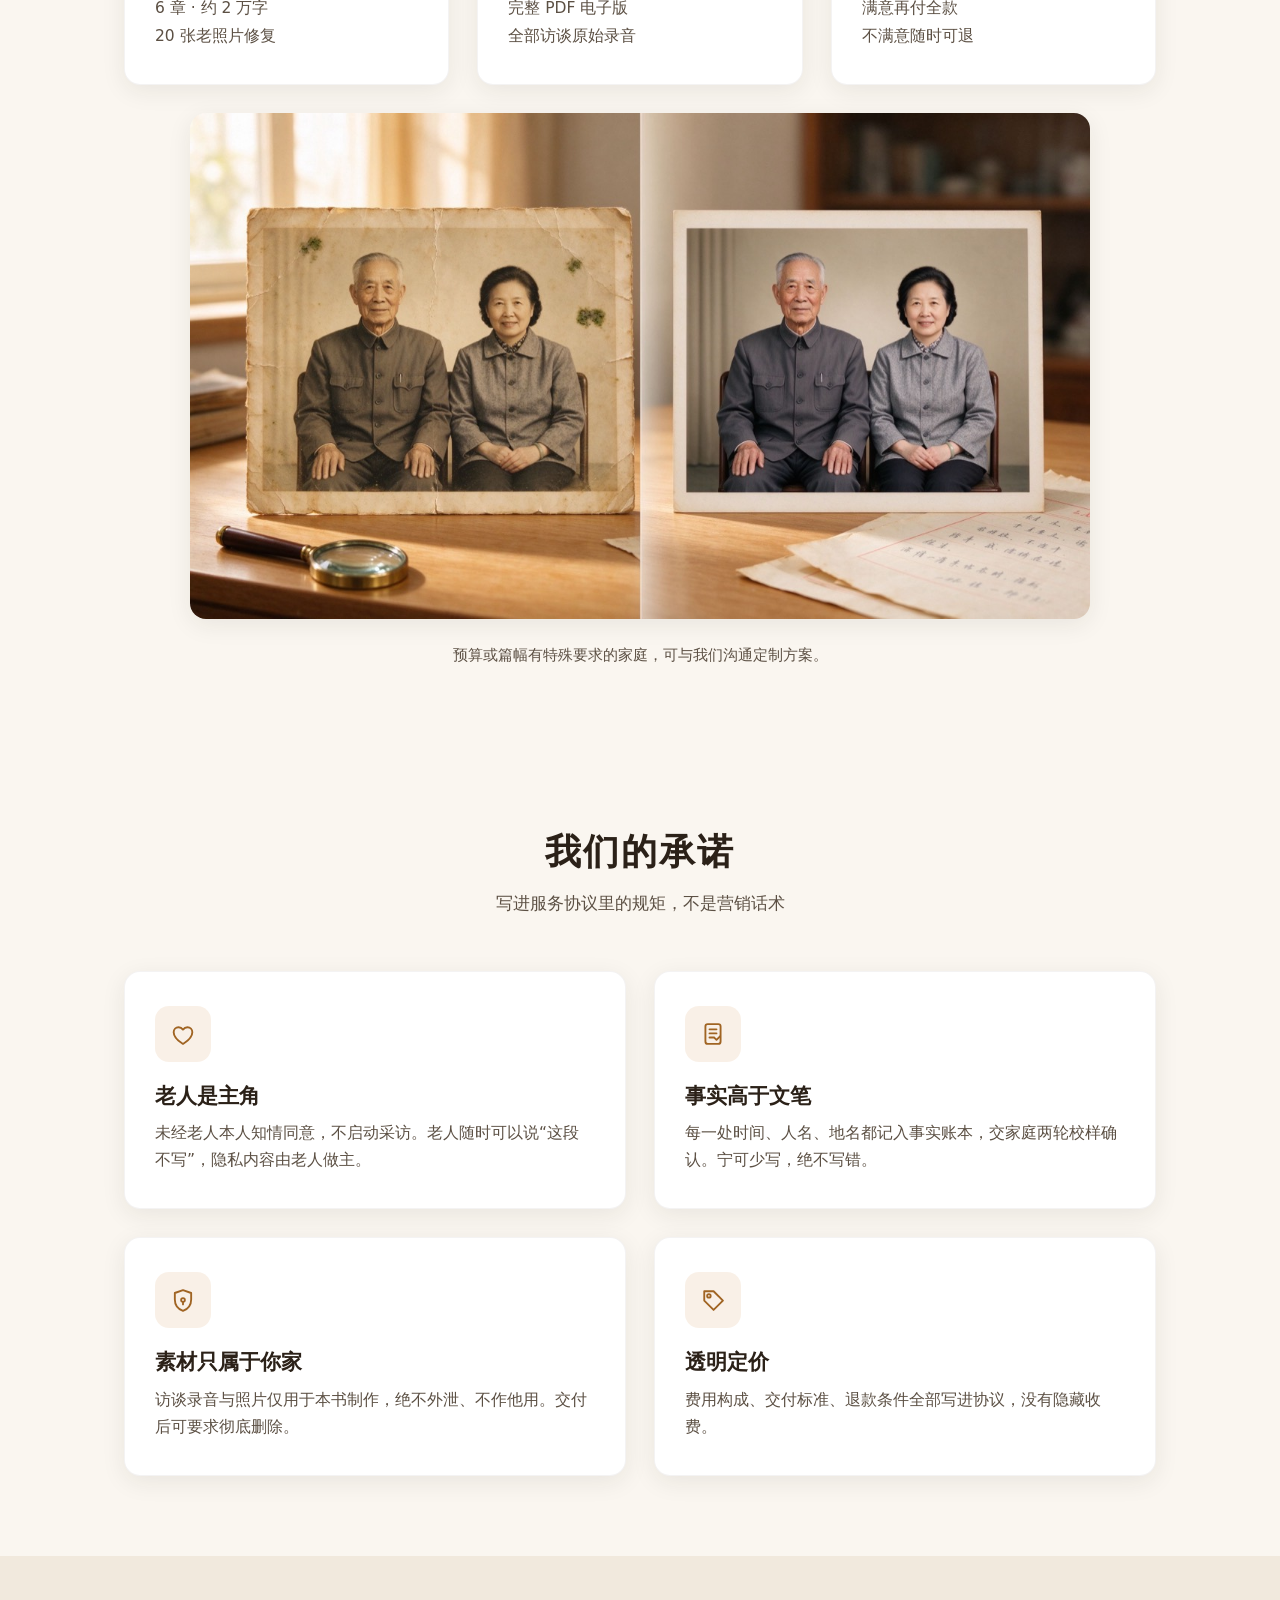
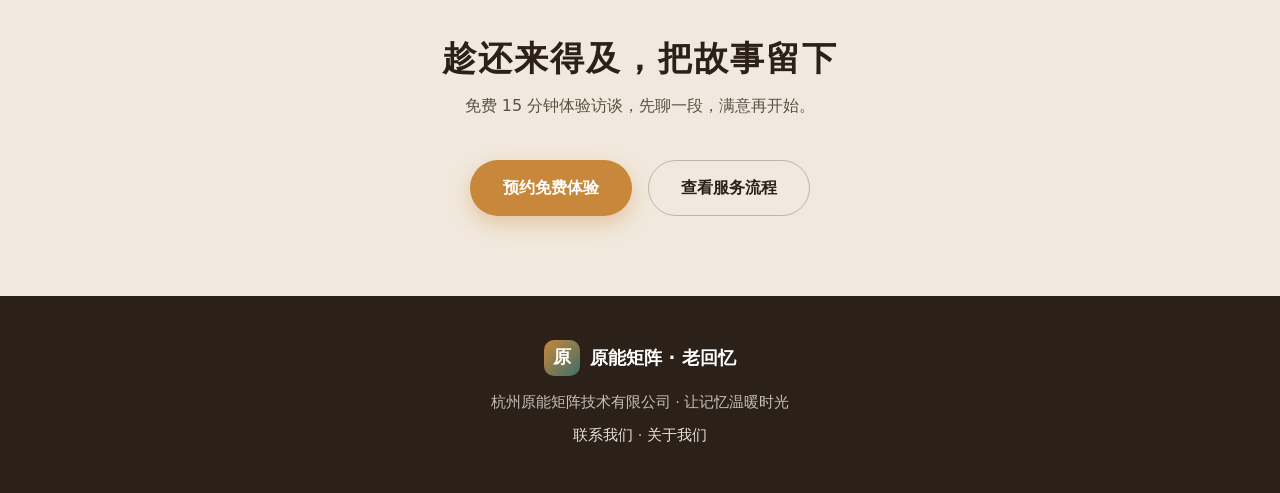
==== commit 8372bee9: "首页新增4张转化配图：成书实物/老照片修复对比/家人共读/编辑对谈" ====
--- a/index.html
+++ b/index.html
@@ -50,6 +50,9 @@
         <h2>我们做什么</h2>
         <p>三位一体的服务，让回忆成书变得简单而温暖</p>
       </div>
+      <div class="figure narrow">
+        <img src="images/interview.jpg" alt="编辑与长辈对谈，倾听人生故事" loading="lazy">
+      </div>
       <div class="grid grid-3">
         <div class="card">
           <div class="card-icon">
@@ -125,6 +128,9 @@
         <h2>家人的话</h2>
         <p>从第一次访谈，到成书落定——听听已经收到回忆录的家人们怎么说</p>
       </div>
+      <div class="figure narrow">
+        <img src="images/family-reading.jpg" alt="祖孙三代围看回忆录" loading="lazy">
+      </div>
       <div class="grid grid-3">
         <div class="card tcard">
           <p class="tquote">“爸爸讲起年轻时支援三线的日子，讲着讲着就红了眼眶。成书那天他翻了一遍又一遍，说‘这辈子，值了’。这是我送他的八十岁贺礼，也是这些年最重的一份礼。”</p>
@@ -148,6 +154,9 @@
         <h2>创始体验版</h2>
         <p>首批名额有限，先体验，满意再付全款</p>
       </div>
+      <div class="figure">
+        <img src="images/book.jpg" alt="摊开的精装回忆录成品" loading="lazy">
+      </div>
       <div class="grid grid-3">
         <div class="card">
           <h3 style="color:var(--amber-deep)">¥1299 起</h3>
@@ -161,6 +170,9 @@
           <h3 style="color:var(--amber-deep)">先体验后付费</h3>
           <p>免费 15 分钟体验访谈<br>满意再付全款<br>不满意随时可退</p>
         </div>
+      </div>
+      <div class="figure">
+        <img src="images/photo-restore.jpg" alt="老照片修复前后对比" loading="lazy">
       </div>
       <p class="price-note">预算或篇幅有特殊要求的家庭，可与我们沟通定制方案。</p>
     </div>
--- a/css/main.css
+++ b/css/main.css
@@ -200,6 +200,11 @@
 
 /* 定价说明与收尾 CTA */
 .price-note { text-align: center; color: var(--ink-soft); font-size: 14.5px; margin-top: 24px; }
+
+/* 区块配图 */
+.figure { max-width: 900px; margin: 28px auto 0; }
+.figure.narrow { max-width: 640px; }
+.figure img { width: 100%; height: auto; display: block; border-radius: var(--radius); box-shadow: var(--shadow); }
 .cta-title { font-size: clamp(24px, 3.6vw, 34px); letter-spacing: 2px; }
 .cta-sub { color: var(--ink-soft); font-size: 16px; margin-top: 10px; }
 
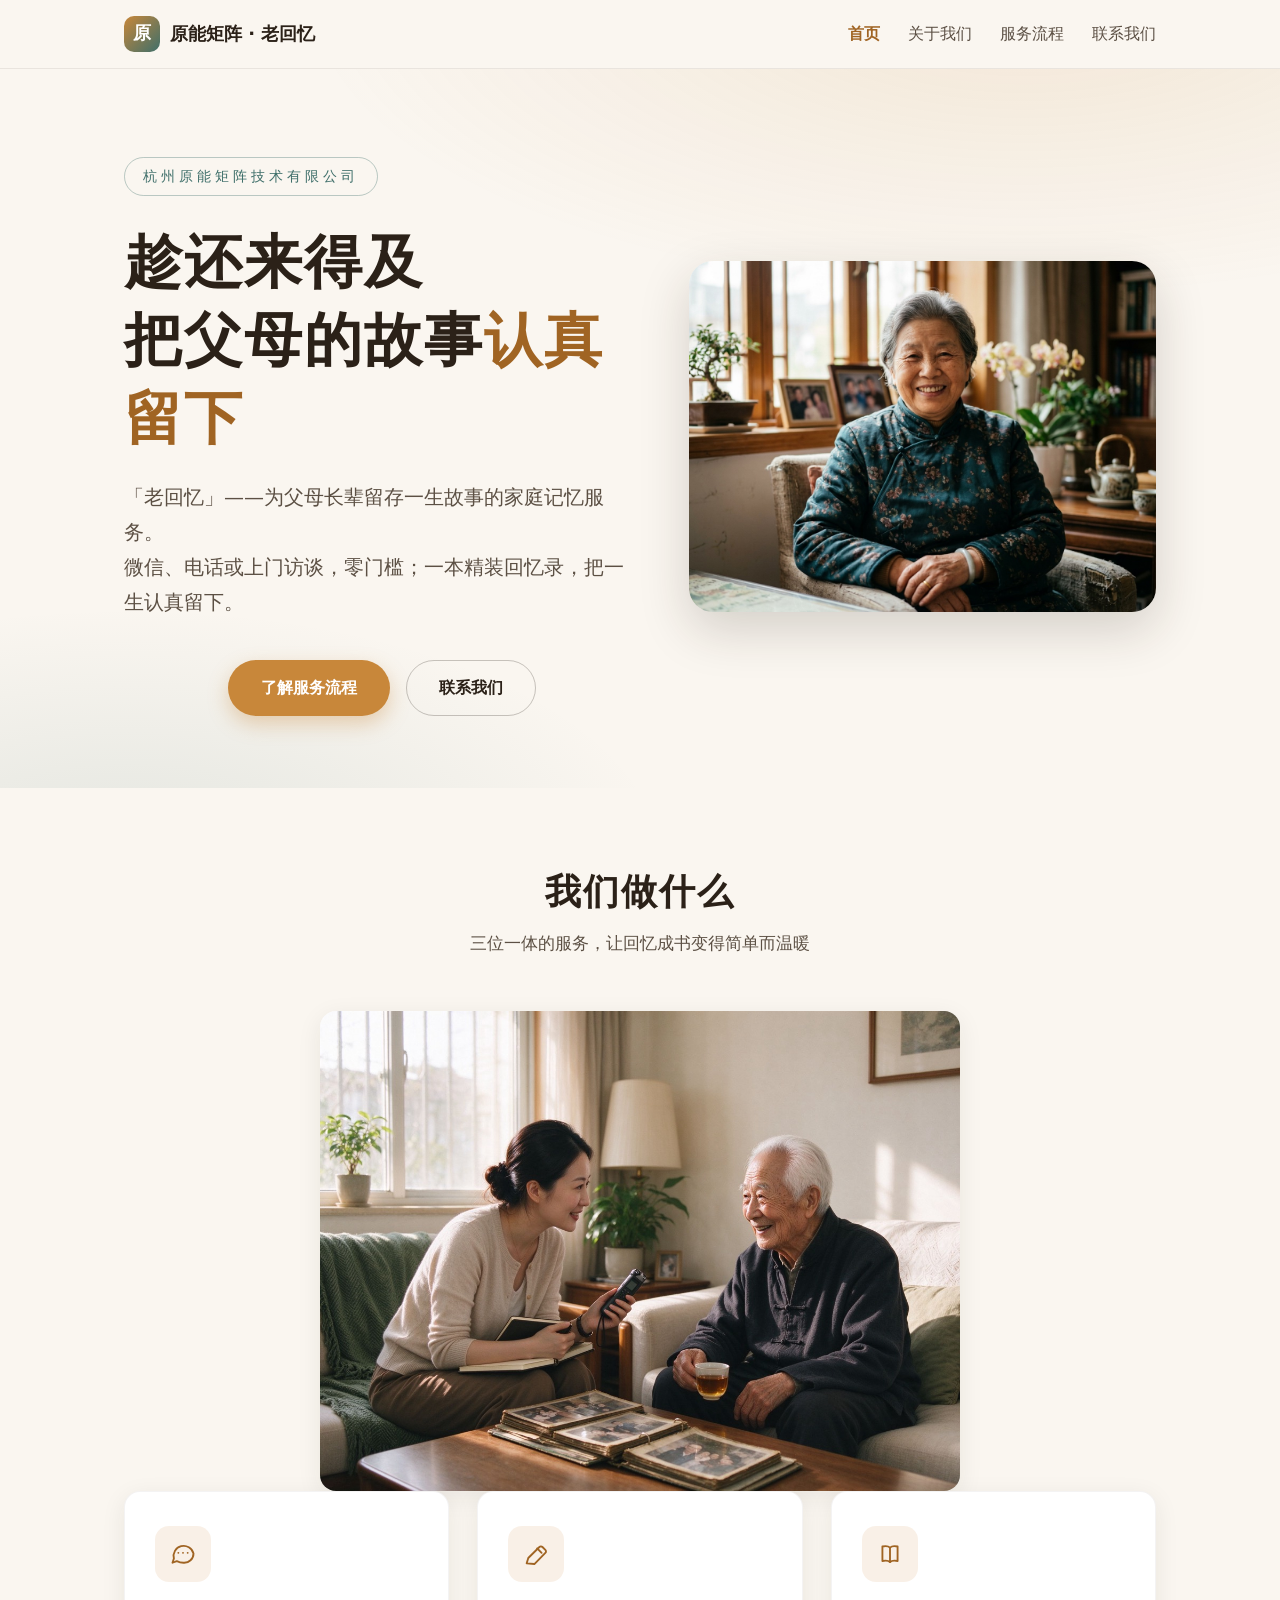
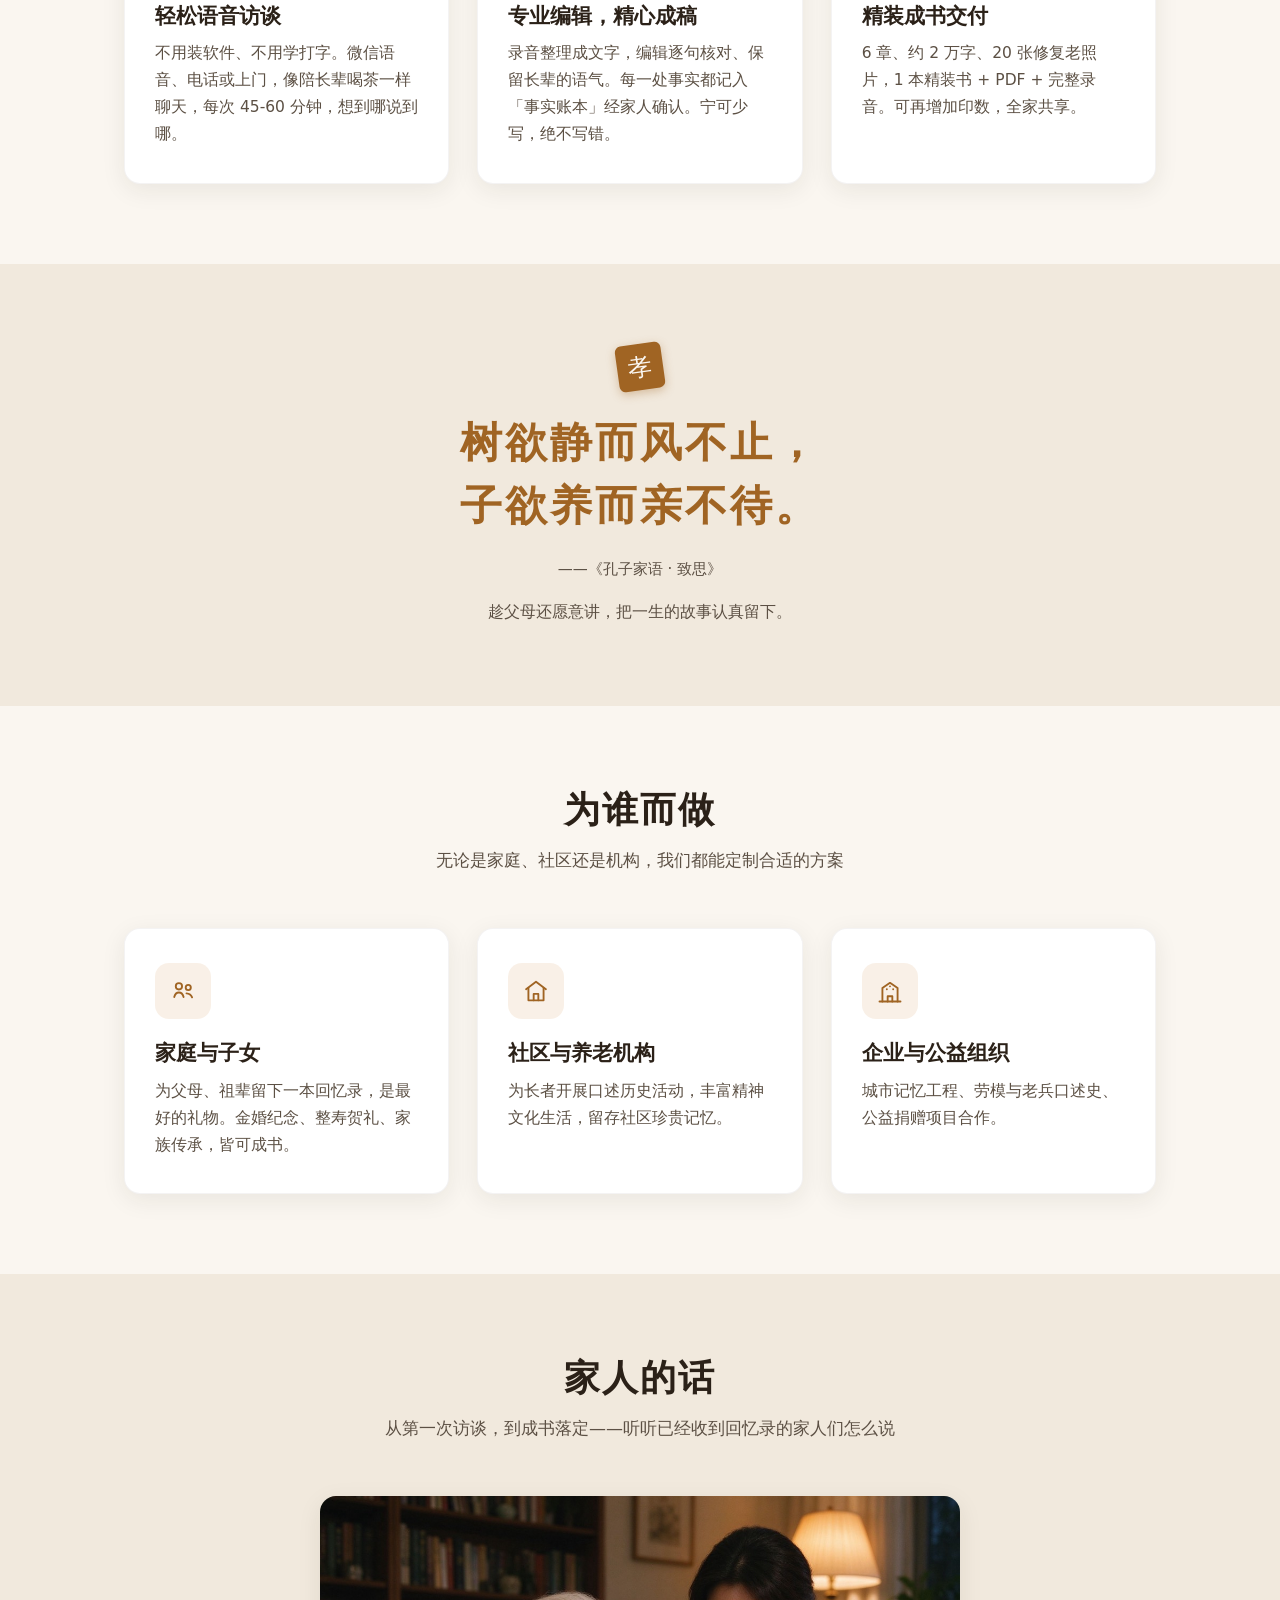
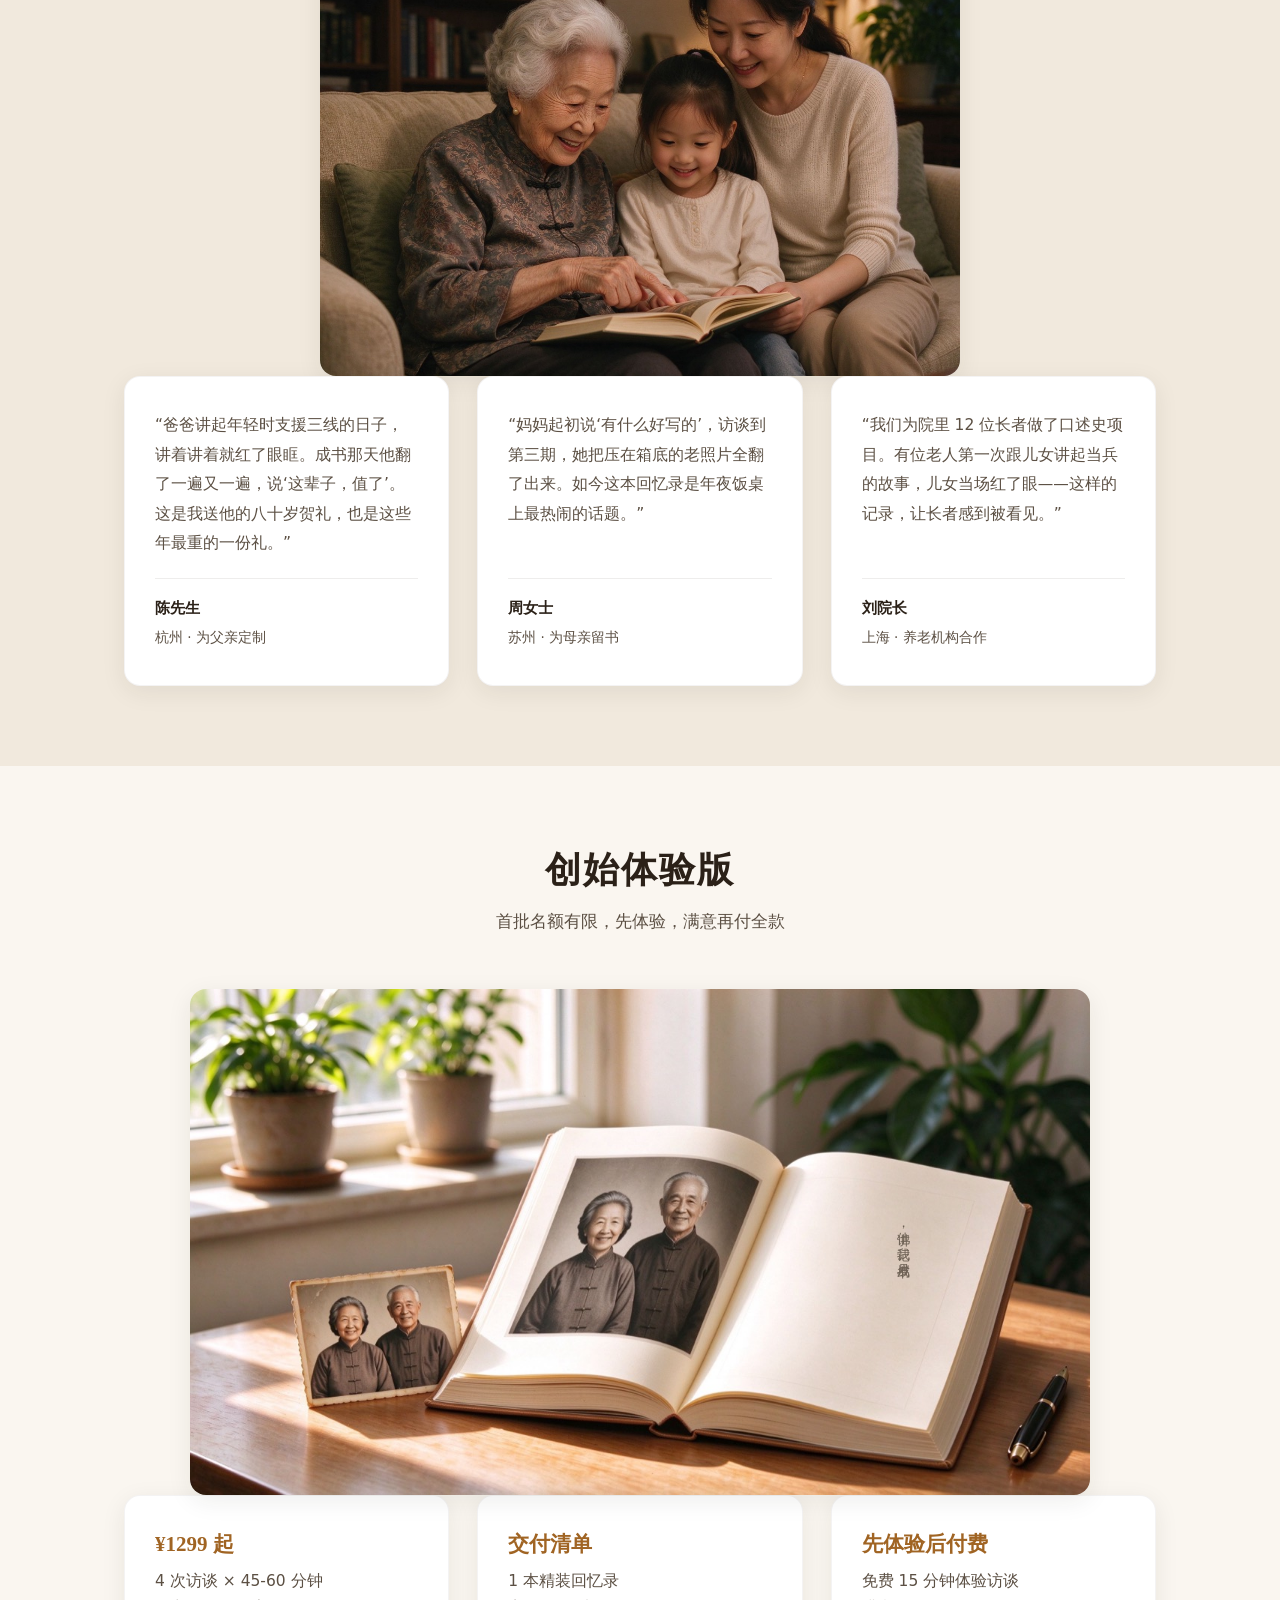
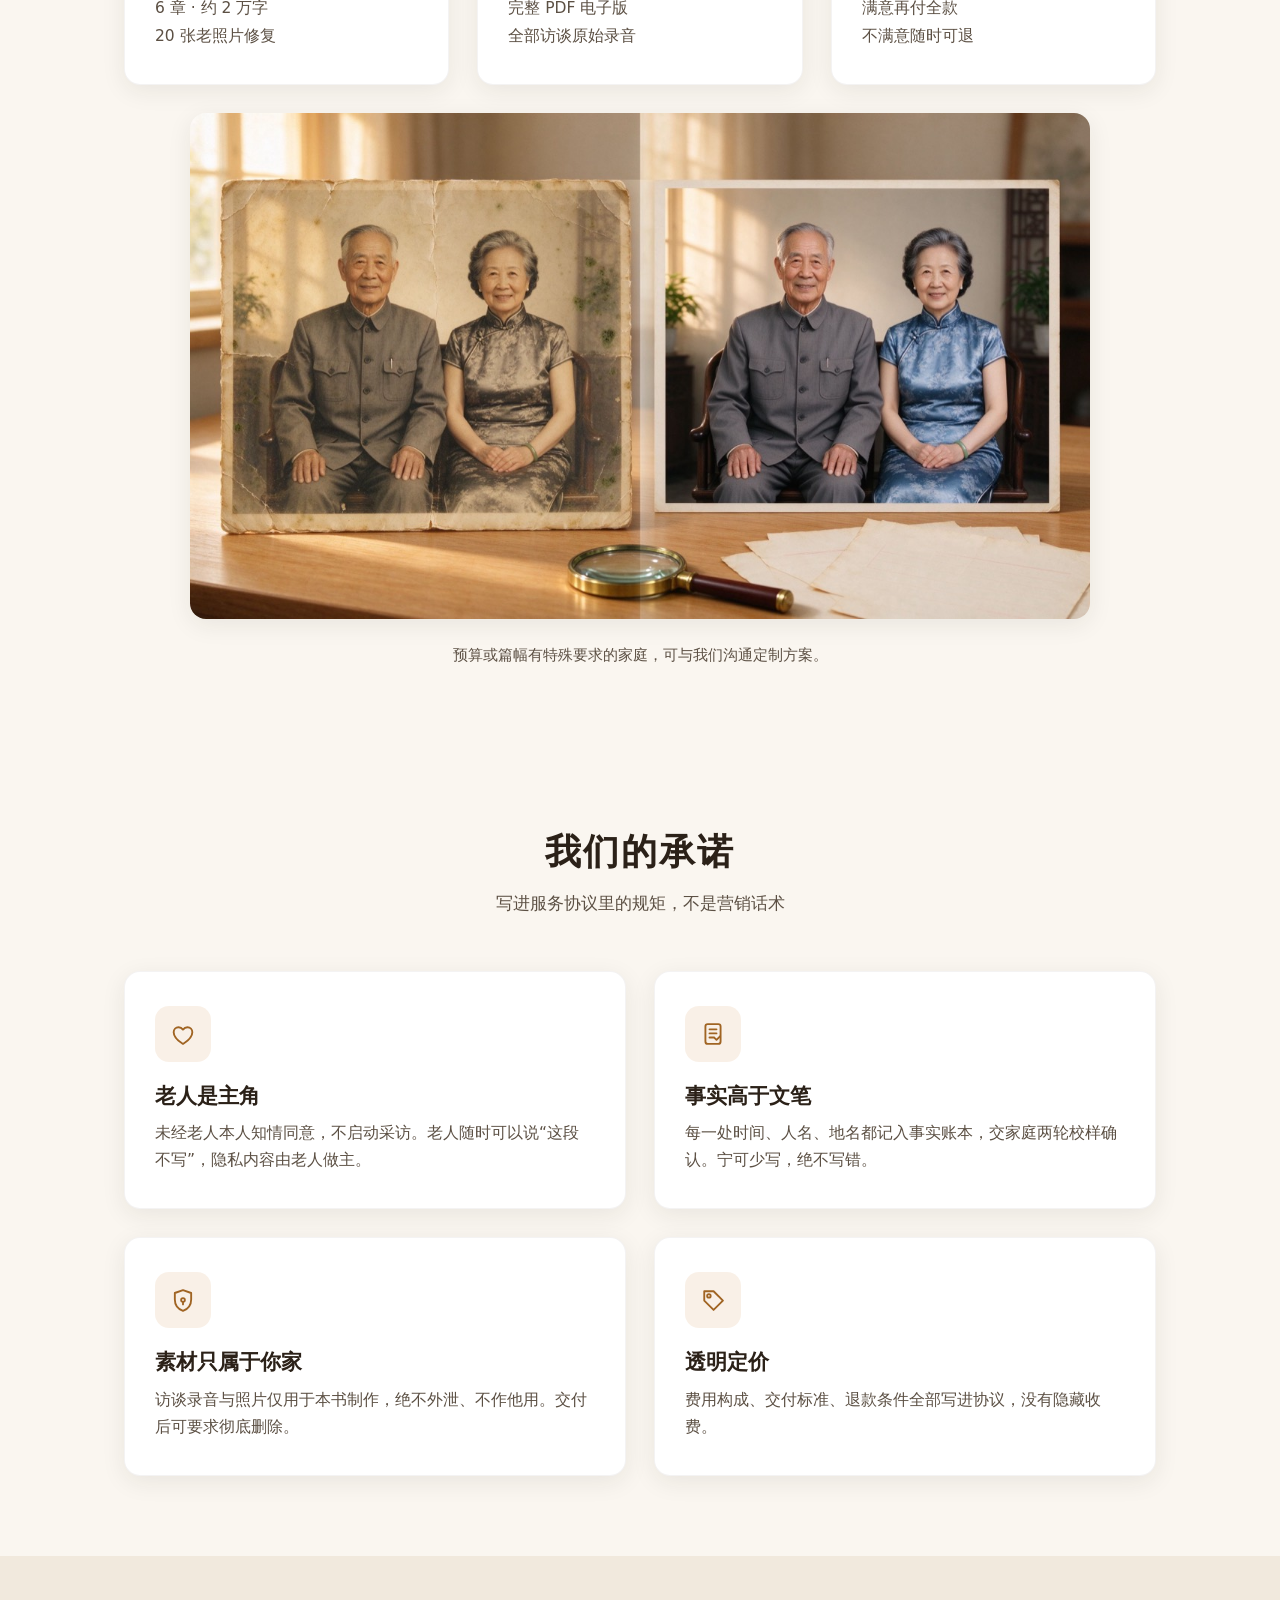
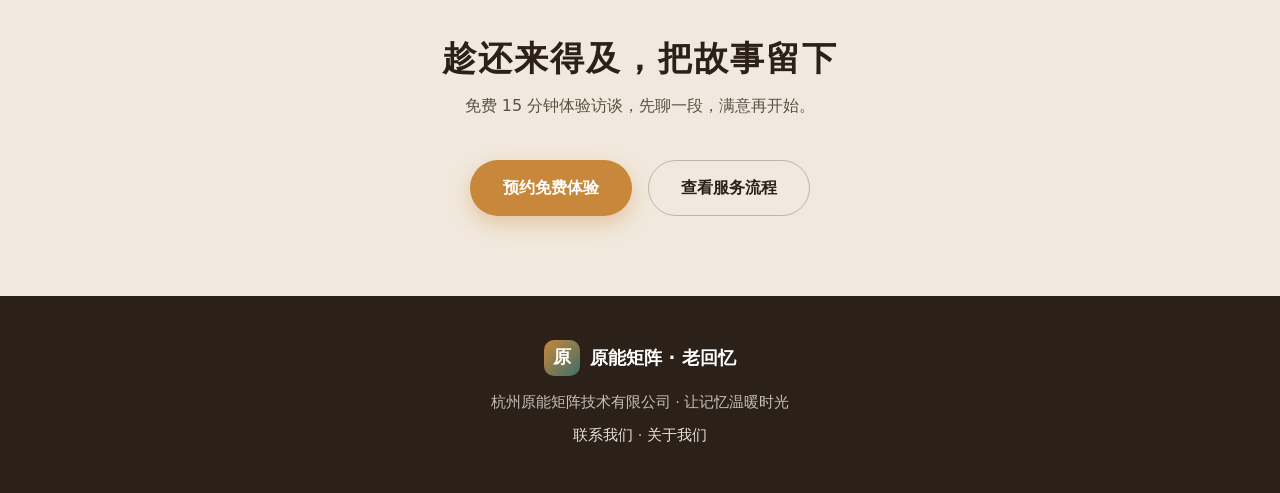
==== commit b5f2cc5e: "首页成书图书页覆字：竖排『他讲，我记，岁月成书。』（HTML 确定性覆字，替代 AI 直出乱码方案；桌面13px/移动10.5px）" ====
--- a/index.html
+++ b/index.html
@@ -154,8 +154,9 @@
         <h2>创始体验版</h2>
         <p>首批名额有限，先体验，满意再付全款</p>
       </div>
-      <div class="figure">
+      <div class="figure book-figure">
         <img src="images/book.jpg" alt="摊开的精装回忆录成品" loading="lazy">
+        <p class="book-page-text">他讲，我记，岁月成书。</p>
       </div>
       <div class="grid grid-3">
         <div class="card">
--- a/css/main.css
+++ b/css/main.css
@@ -226,6 +226,17 @@
 .site-footer .brand { color: #fff; justify-content: center; margin-bottom: 14px; }
 .site-footer a { color: rgba(250, 246, 240, .9); }
 
+/* ---------- 成书实物页内覆字 ---------- */
+.book-figure { position: relative; }
+.book-page-text {
+  position: absolute; right: 20%; top: 46%; margin: 0;
+  writing-mode: vertical-rl; text-orientation: mixed;
+  font-family: "STKaiti", "KaiTi", "Songti SC", serif;
+  font-size: 13px; line-height: 1.1; letter-spacing: 0.8px;
+  color: var(--ink-soft); opacity: .85;
+  white-space: nowrap; pointer-events: none;
+}
+
 /* ---------- 移动端 ---------- */
 @media (max-width: 860px) {
   .grid-3, .grid-2 { grid-template-columns: 1fr; }
@@ -235,6 +246,7 @@
   .hero-grid { grid-template-columns: 1fr; }
   .hero-image { max-width: 70%; margin: 0 auto; }
   .section { padding: 56px 0; }
+  .book-page-text { font-size: 10.5px; right: 23%; top: 48%; opacity: .8; }
 }
 @media (max-width: 560px) {
   .nav { height: auto; flex-direction: column; gap: 10px; padding: 12px 0; }
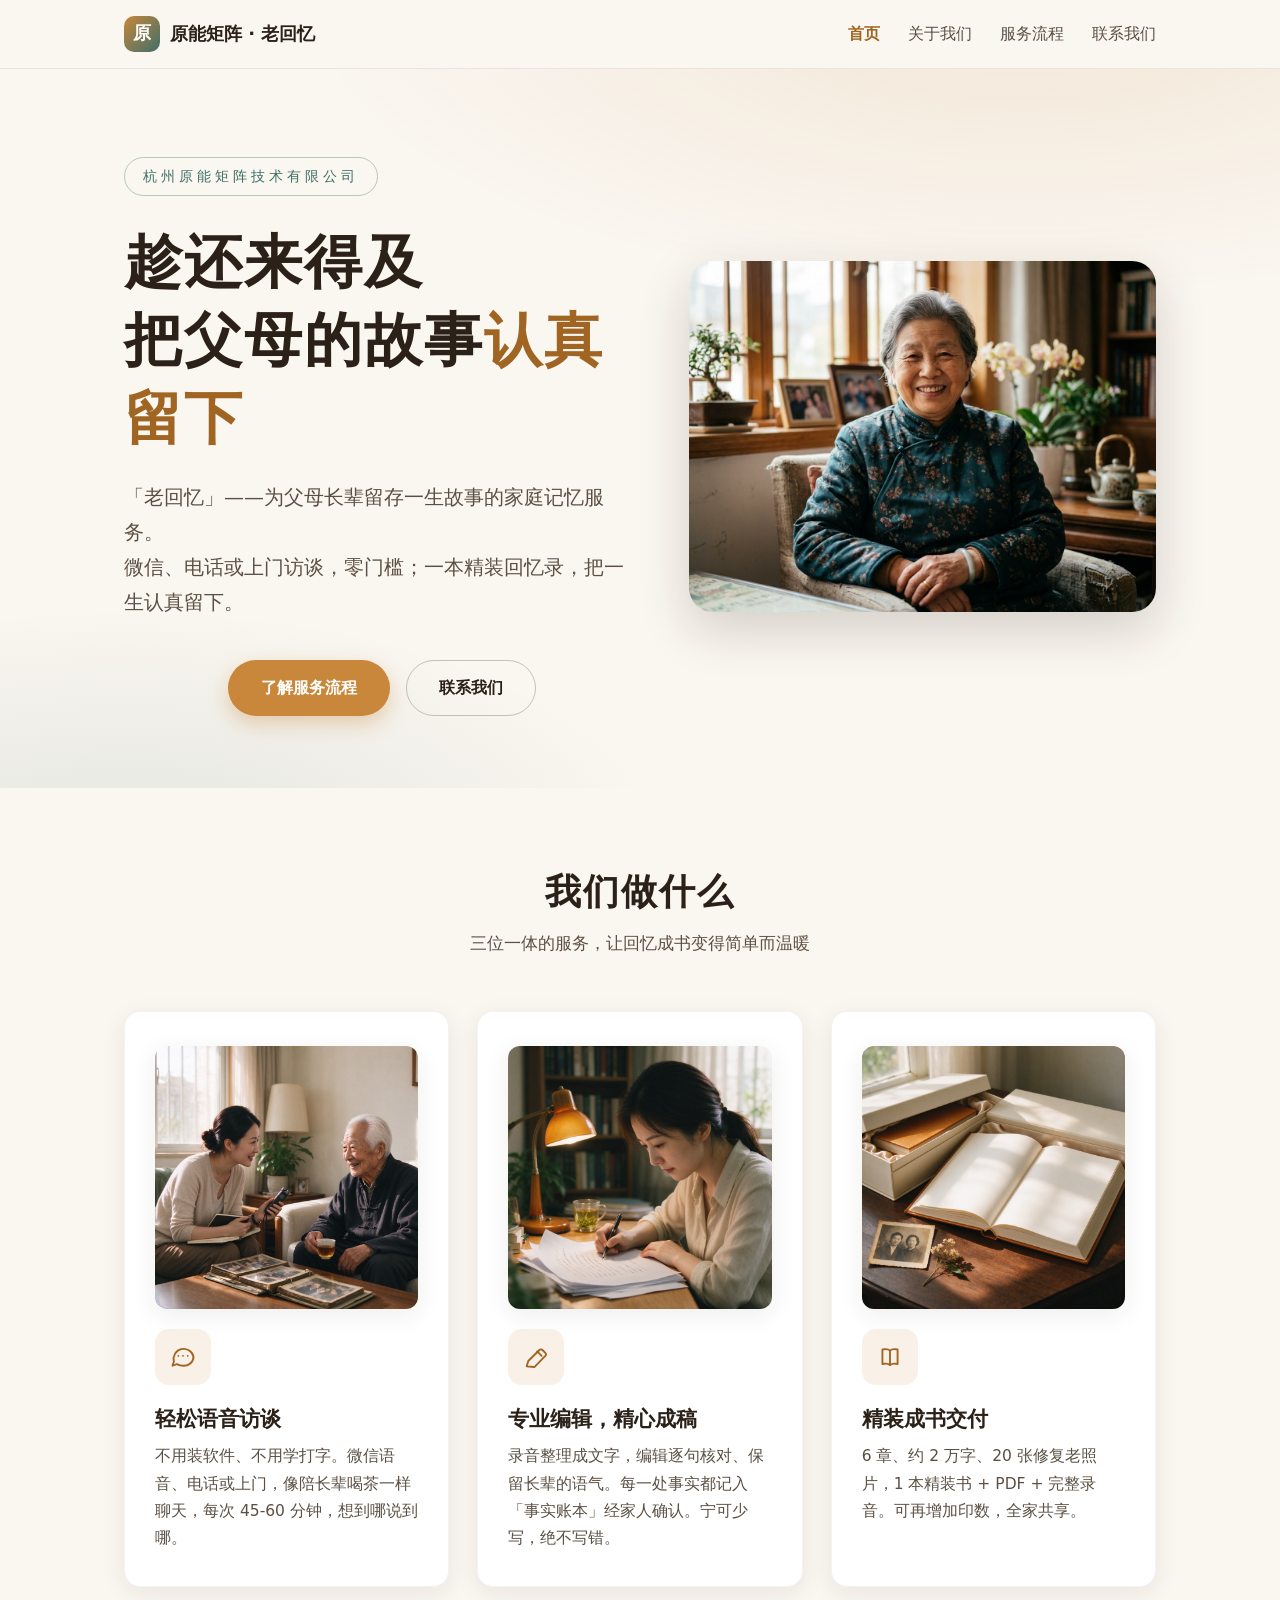
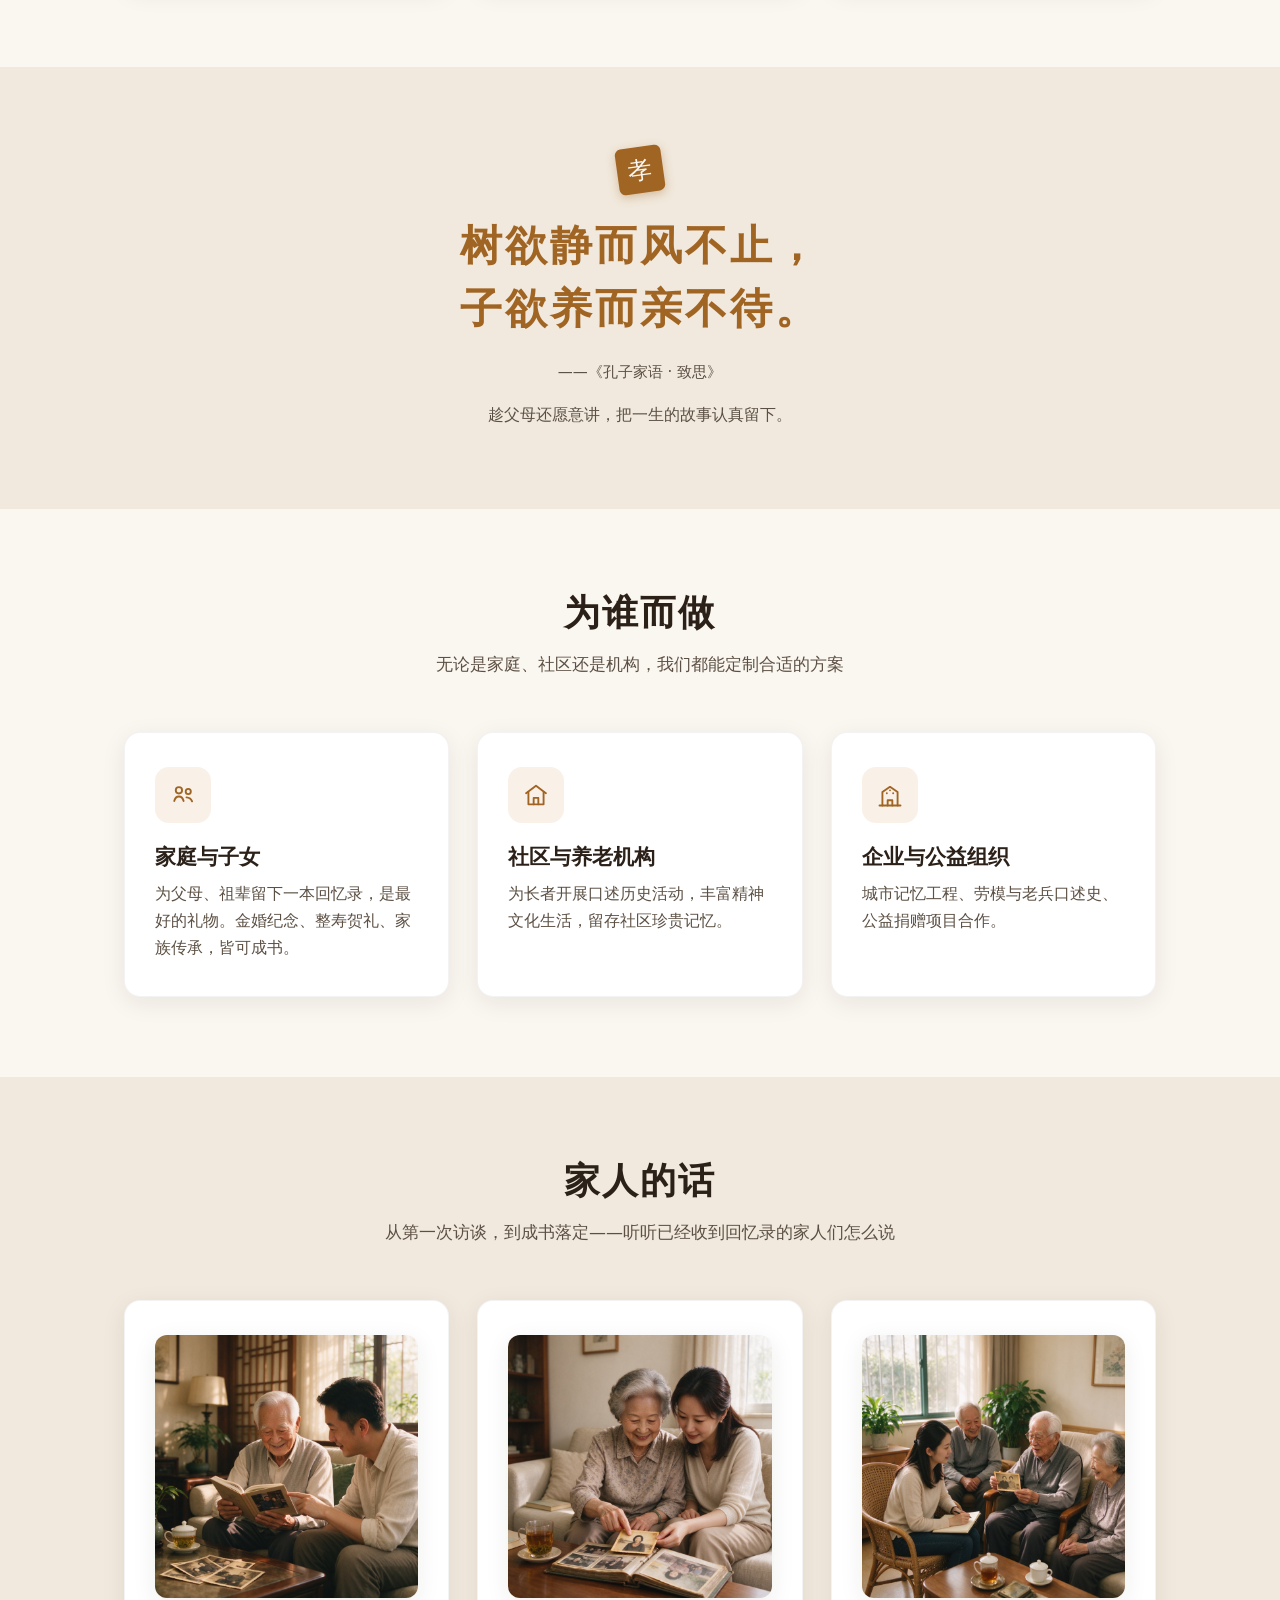
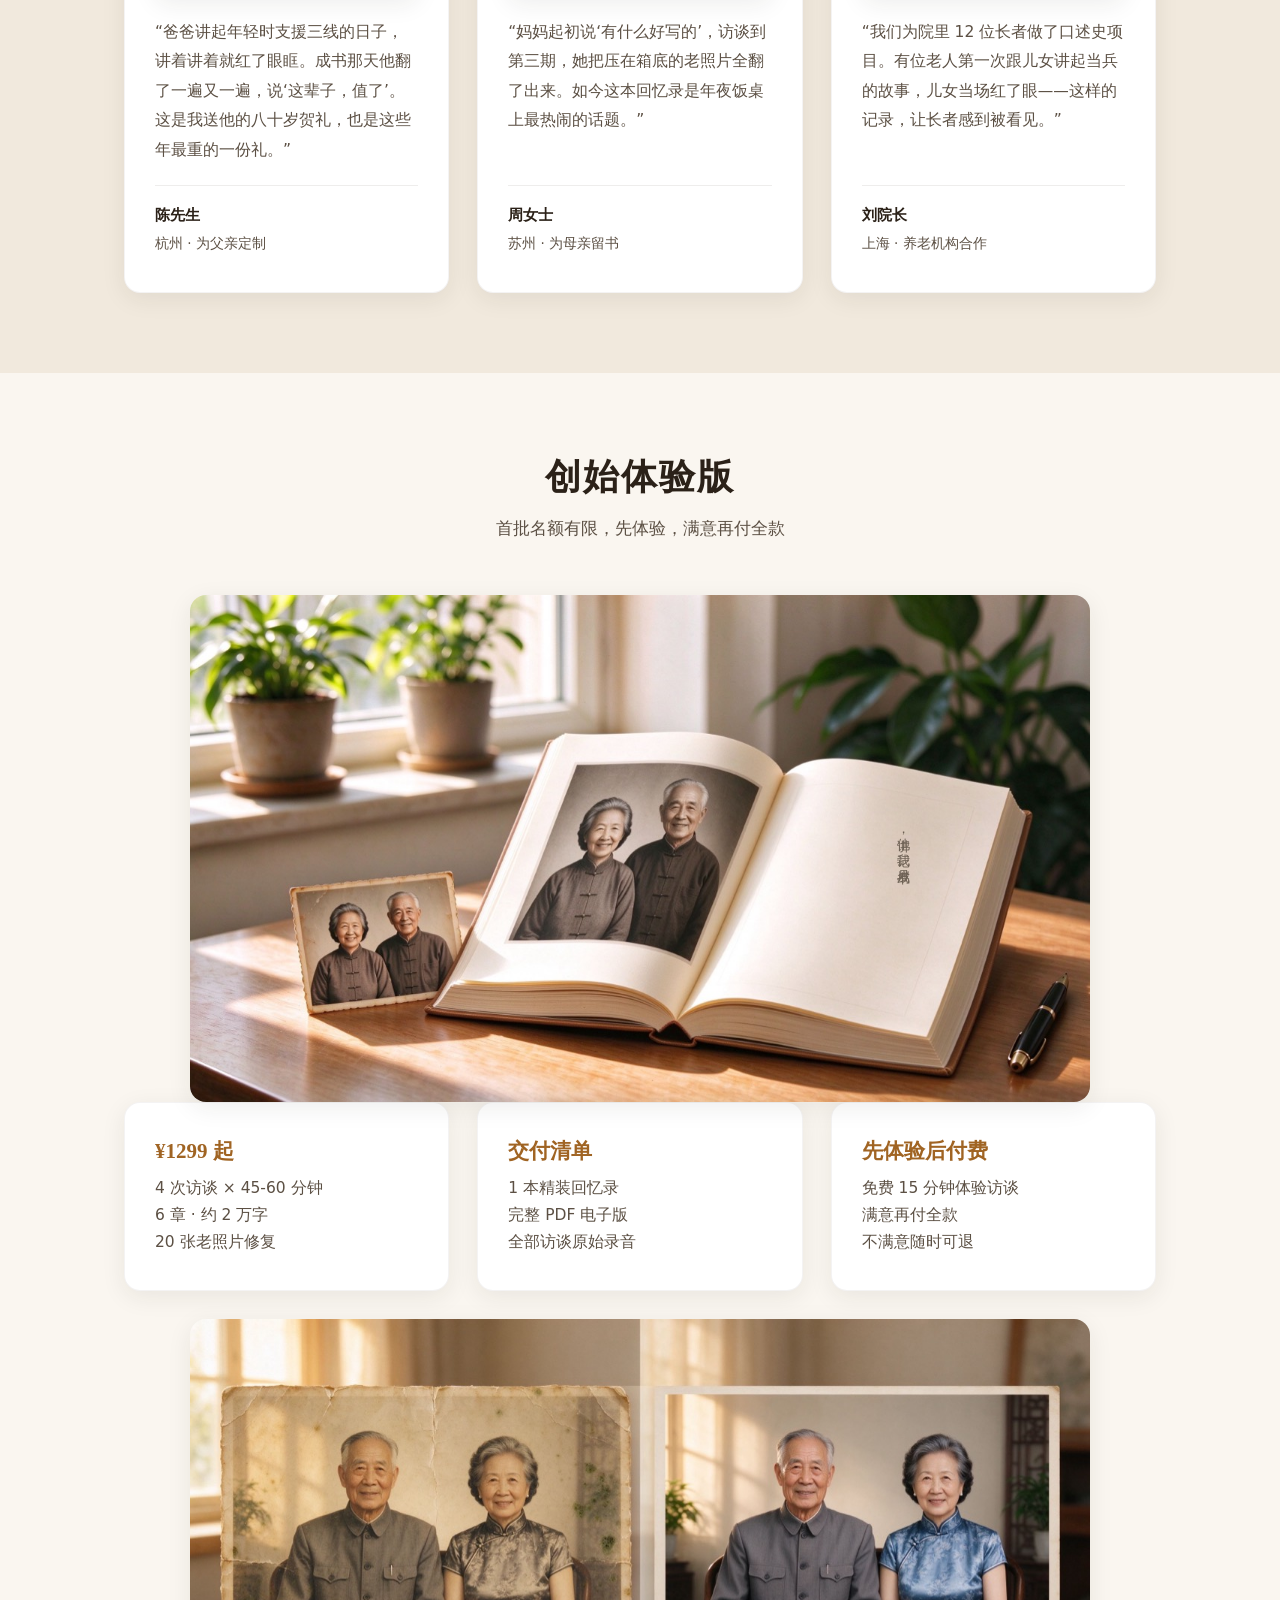
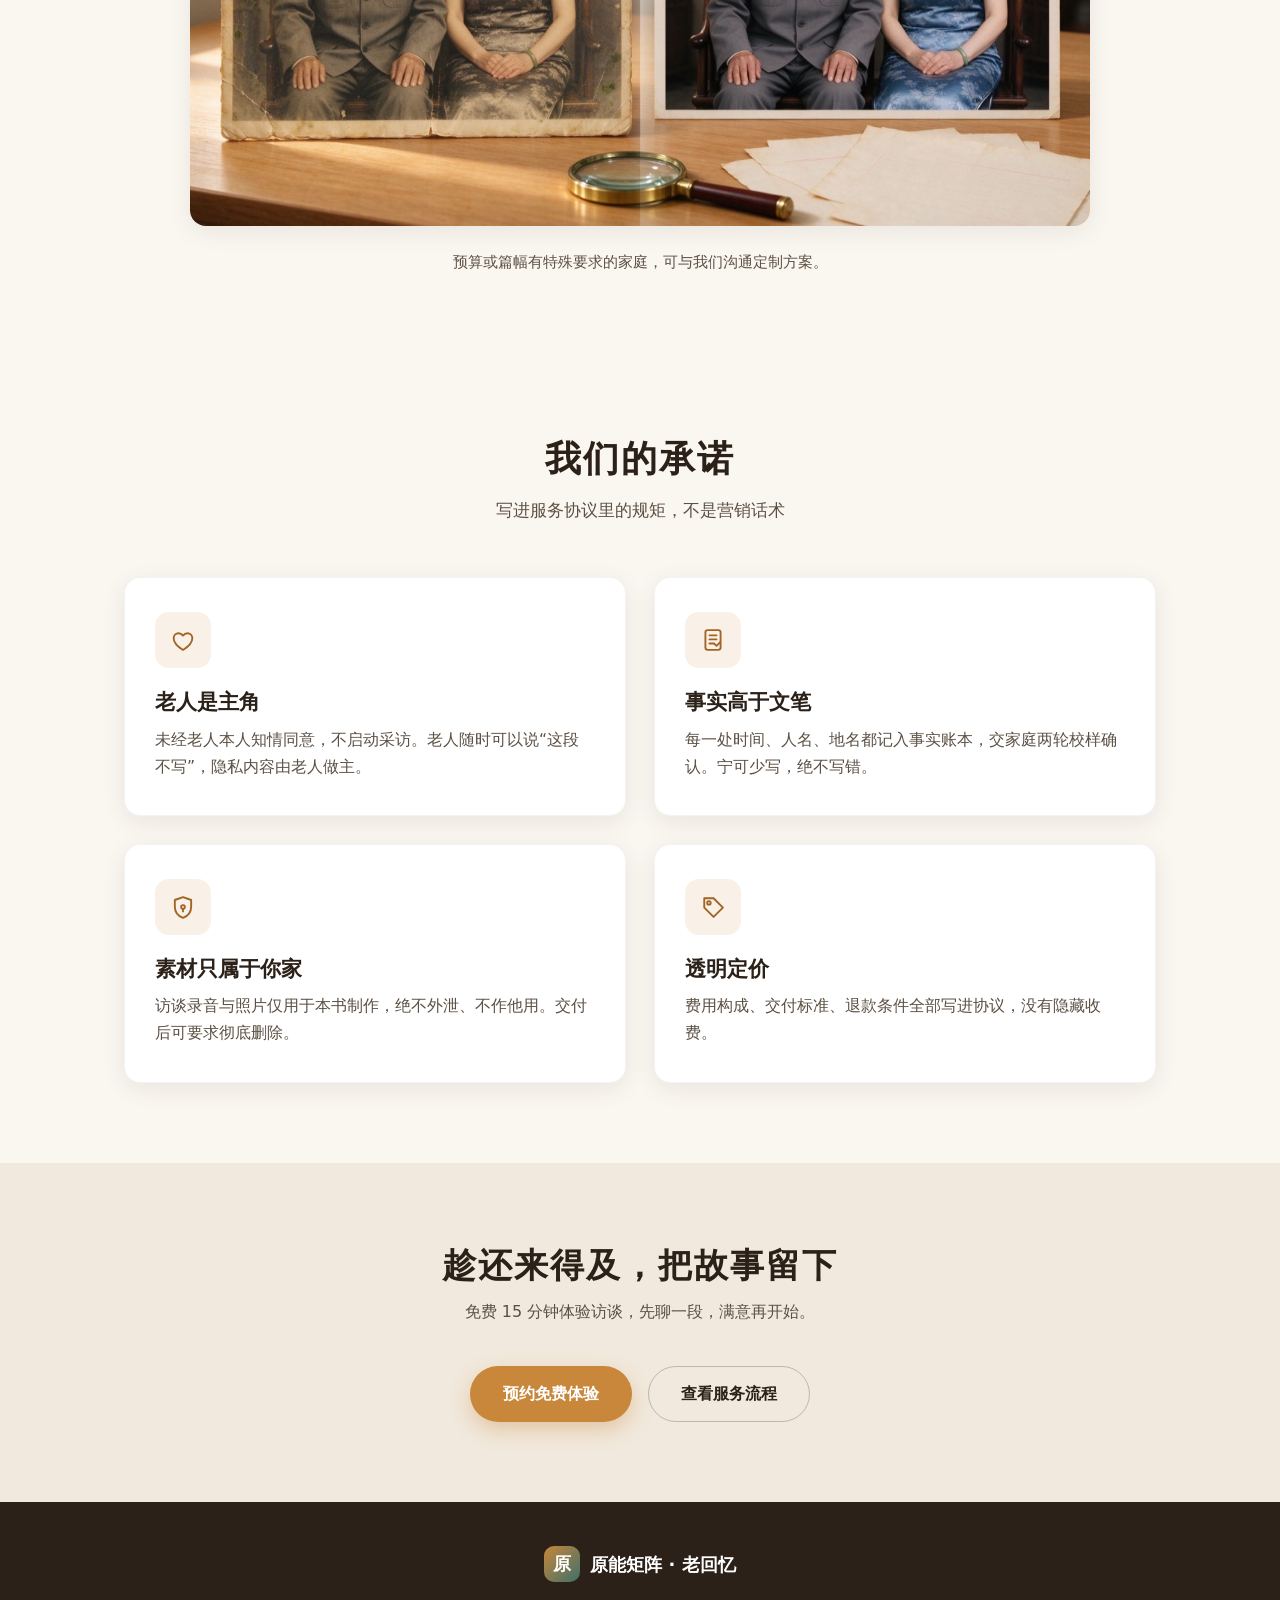
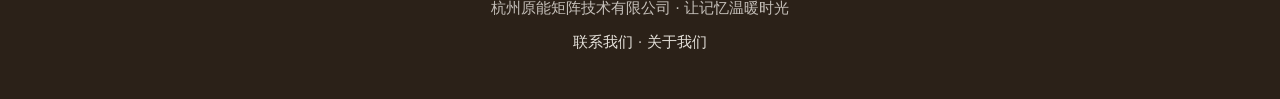
==== commit bc46086c: "首页三卡图卡化与反馈配图、团队照片卡升级并新增心理咨询师 - 「我们做什么」移除顶部横图，三卡内嵌 1:1 卡图（访谈/编辑成稿/精装交付） - 「家人的话」反馈卡三张配图（杭州父子/苏州母女/养老机" ====
--- a/index.html
+++ b/index.html
@@ -50,11 +50,9 @@
         <h2>我们做什么</h2>
         <p>三位一体的服务，让回忆成书变得简单而温暖</p>
       </div>
-      <div class="figure narrow">
-        <img src="images/interview.jpg" alt="编辑与长辈对谈，倾听人生故事" loading="lazy">
-      </div>
-      <div class="grid grid-3">
-        <div class="card">
+      <div class="grid grid-3">
+        <div class="card">
+          <img class="card-img" src="images/interview.jpg" alt="编辑与长辈对谈，轻松语音访谈" loading="lazy">
           <div class="card-icon">
             <svg viewBox="0 0 24 24" fill="none" stroke="currentColor" stroke-width="1.6" stroke-linecap="round" stroke-linejoin="round" aria-hidden="true"><path d="M21 11.5a8 8 0 0 1-8.5 8 13 13 0 0 1-5.8-1.4L3 19.5l1.2-3.6a8 8 0 1 1 16.8-4.4Z"/><path d="M8 11h.01M12 11h.01M16 11h.01"/></svg>
           </div>
@@ -62,6 +60,7 @@
           <p>不用装软件、不用学打字。微信语音、电话或上门，像陪长辈喝茶一样聊天，每次 45-60 分钟，想到哪说到哪。</p>
         </div>
         <div class="card">
+          <img class="card-img" src="images/edit-work.jpg" alt="编辑伏案核对稿纸，专业成稿" loading="lazy">
           <div class="card-icon">
             <svg viewBox="0 0 24 24" fill="none" stroke="currentColor" stroke-width="1.6" stroke-linecap="round" stroke-linejoin="round" aria-hidden="true"><path d="m4 20 1.4-4.6L14.9 6a1.8 1.8 0 0 1 2.6 0l2.5 2.5a1.8 1.8 0 0 1 0 2.6L10.6 20.6 4 20Z"/><path d="m13 7.2 3.8 3.8"/></svg>
           </div>
@@ -69,6 +68,7 @@
           <p>录音整理成文字，编辑逐句核对、保留长辈的语气。每一处事实都记入「事实账本」经家人确认。宁可少写，绝不写错。</p>
         </div>
         <div class="card">
+          <img class="card-img" src="images/deliver-book.jpg" alt="精装书成品与礼盒，郑重交付" loading="lazy">
           <div class="card-icon">
             <svg viewBox="0 0 24 24" fill="none" stroke="currentColor" stroke-width="1.6" stroke-linecap="round" stroke-linejoin="round" aria-hidden="true"><path d="M12 6.5C10.6 5.2 8.2 5 5.5 5.6v12.4c2.7-.6 5.1-.4 6.5.9 1.4-1.3 3.8-1.5 6.5-.9V5.6C15.8 5 13.4 5.2 12 6.5Z"/><path d="M12 6.5v12.4"/></svg>
           </div>
@@ -128,19 +128,19 @@
         <h2>家人的话</h2>
         <p>从第一次访谈，到成书落定——听听已经收到回忆录的家人们怎么说</p>
       </div>
-      <div class="figure narrow">
-        <img src="images/family-reading.jpg" alt="祖孙三代围看回忆录" loading="lazy">
-      </div>
       <div class="grid grid-3">
         <div class="card tcard">
+          <img class="card-img" src="images/feedback-father.jpg" alt="儿子陪伴父亲翻看旧照片与回忆录" loading="lazy">
           <p class="tquote">“爸爸讲起年轻时支援三线的日子，讲着讲着就红了眼眶。成书那天他翻了一遍又一遍，说‘这辈子，值了’。这是我送他的八十岁贺礼，也是这些年最重的一份礼。”</p>
           <div class="tsign"><span class="tname">陈先生</span><span class="trole">杭州 · 为父亲定制</span></div>
         </div>
         <div class="card tcard">
+          <img class="card-img" src="images/feedback-mother.jpg" alt="女儿陪母亲翻阅老相册" loading="lazy">
           <p class="tquote">“妈妈起初说‘有什么好写的’，访谈到第三期，她把压在箱底的老照片全翻了出来。如今这本回忆录是年夜饭桌上最热闹的话题。”</p>
           <div class="tsign"><span class="tname">周女士</span><span class="trole">苏州 · 为母亲留书</span></div>
         </div>
         <div class="card tcard">
+          <img class="card-img" src="images/feedback-home.jpg" alt="编辑倾听养老机构长者讲述往事" loading="lazy">
           <p class="tquote">“我们为院里 12 位长者做了口述史项目。有位老人第一次跟儿女讲起当兵的故事，儿女当场红了眼——这样的记录，让长者感到被看见。”</p>
           <div class="tsign"><span class="tname">刘院长</span><span class="trole">上海 · 养老机构合作</span></div>
         </div>
--- a/css/main.css
+++ b/css/main.css
@@ -133,6 +133,12 @@
 .card h3 { font-size: 21px; margin-bottom: 10px; }
 .card p { color: var(--ink-soft); font-size: 15.5px; }
 
+/* 卡内配图（服务与反馈卡） */
+.card-img {
+  width: 100%; aspect-ratio: 1 / 1; object-fit: cover;
+  border-radius: 12px; margin-bottom: 20px; box-shadow: var(--shadow);
+}
+
 /* 流程步骤 */
 .steps { counter-reset: step; }
 .step { position: relative; padding-left: 76px; }
@@ -190,13 +196,33 @@
 .trole { color: var(--ink-soft); font-size: 13.5px; }
 
 /* 团队 */
+.team-member { position: relative; }
 .team-seal {
-  width: 48px; height: 48px; line-height: 48px; text-align: center;
+  position: absolute; left: 16px; top: 16px; z-index: 2;
+  width: 44px; height: 44px; line-height: 44px; text-align: center;
   background: var(--teal); color: #fff; border-radius: 10px;
-  font-family: "Songti SC", "Noto Serif SC", serif; font-size: 22px;
-  margin-bottom: 16px;
+  font-family: "Songti SC", "Noto Serif SC", serif; font-size: 20px;
+  box-shadow: 0 3px 10px rgba(63, 111, 106, .35);
+  margin: 0;
+}
+.team-photo {
+  width: 100%; aspect-ratio: 3 / 4; object-fit: cover;
+  border-radius: 12px; margin-bottom: 16px; box-shadow: var(--shadow);
+  display: block;
 }
 .team-role { color: var(--amber-deep); font-size: 14px; font-weight: 600; margin-bottom: 8px; }
+
+/* 团队特色卡（心理咨询师） */
+.team-feature {
+  grid-column: 1 / -1;
+  display: flex; gap: 30px; align-items: center;
+}
+.team-feature .team-photo {
+  width: 220px; height: 294px; flex: none; margin-bottom: 0;
+}
+.team-feature .team-body { flex: 1; }
+.team-feature h3 { font-size: 23px; margin-bottom: 10px; }
+.team-feature p { color: var(--ink-soft); font-size: 15.5px; }
 
 /* 定价说明与收尾 CTA */
 .price-note { text-align: center; color: var(--ink-soft); font-size: 14.5px; margin-top: 24px; }
@@ -247,6 +273,8 @@
   .hero-image { max-width: 70%; margin: 0 auto; }
   .section { padding: 56px 0; }
   .book-page-text { font-size: 10.5px; right: 23%; top: 48%; opacity: .8; }
+  .team-feature { flex-direction: column; align-items: stretch; }
+  .team-feature .team-photo { width: 100%; height: auto; }
 }
 @media (max-width: 560px) {
   .nav { height: auto; flex-direction: column; gap: 10px; padding: 12px 0; }
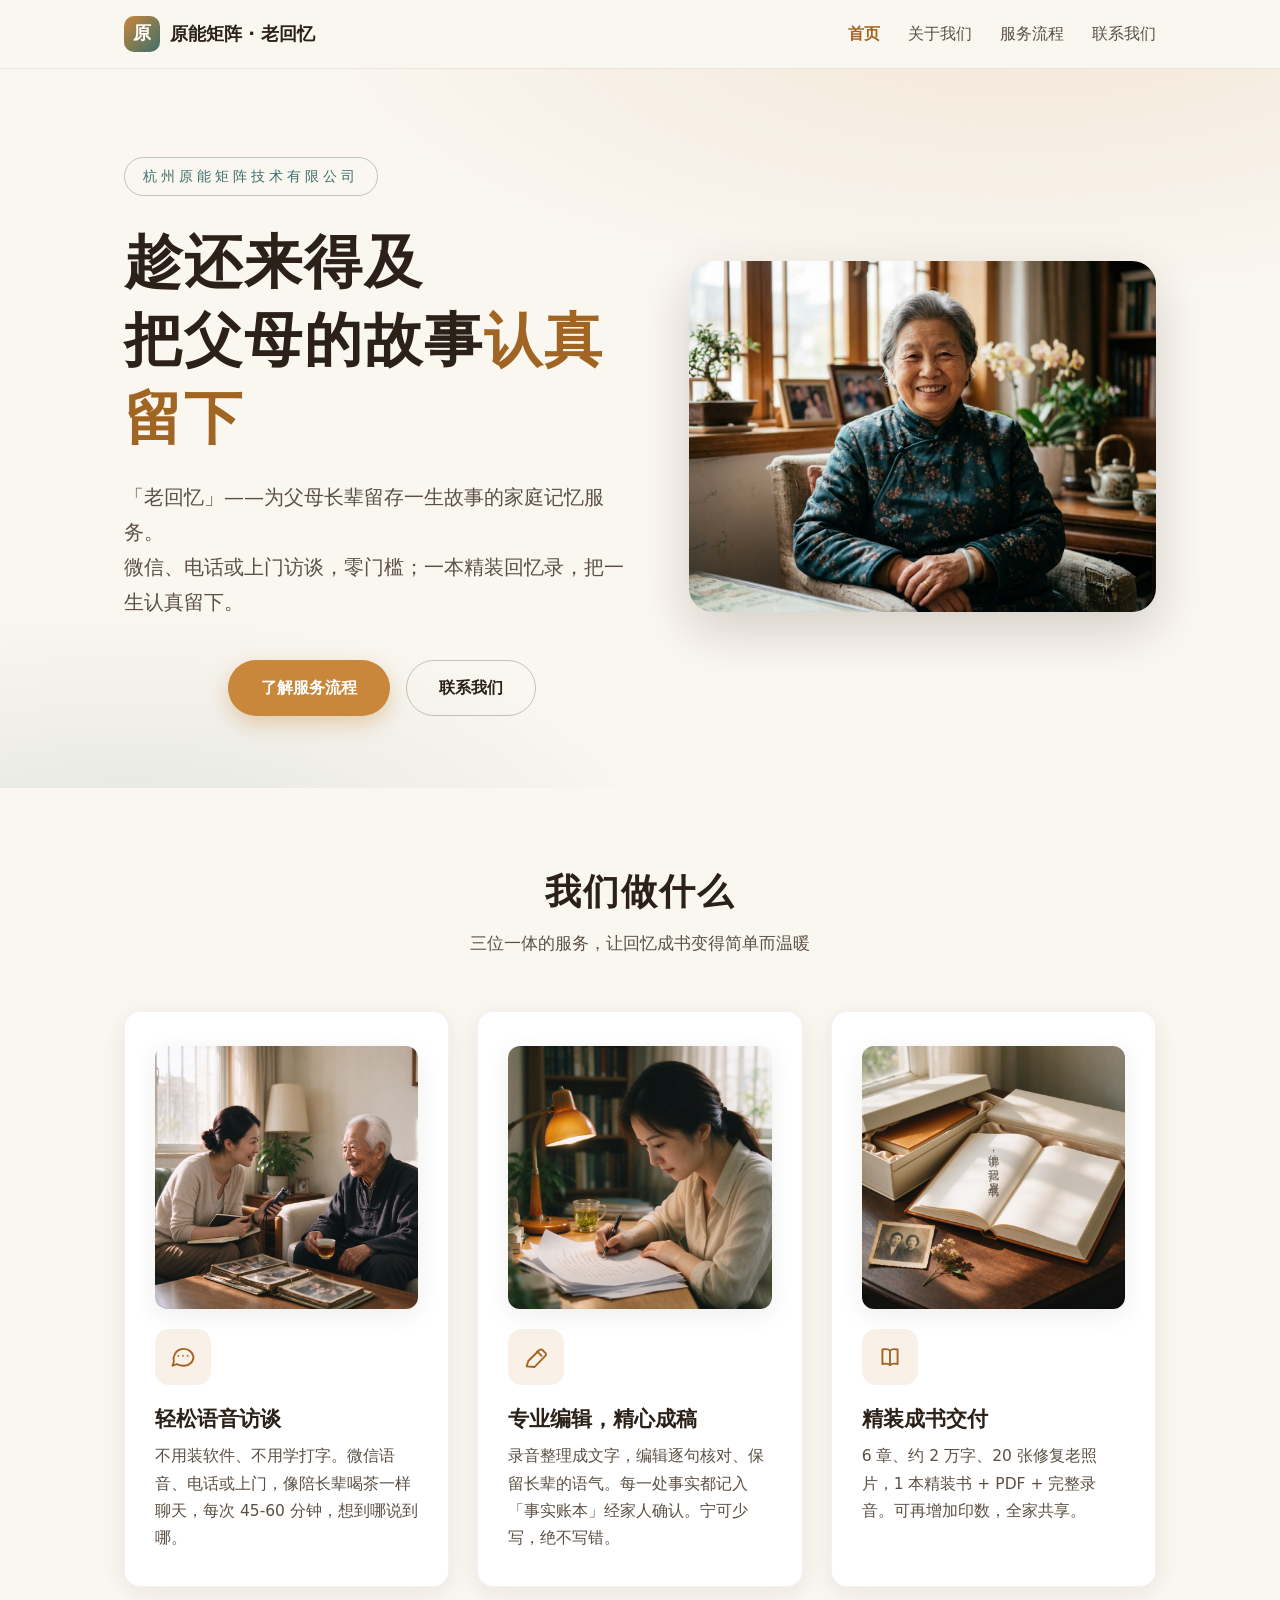
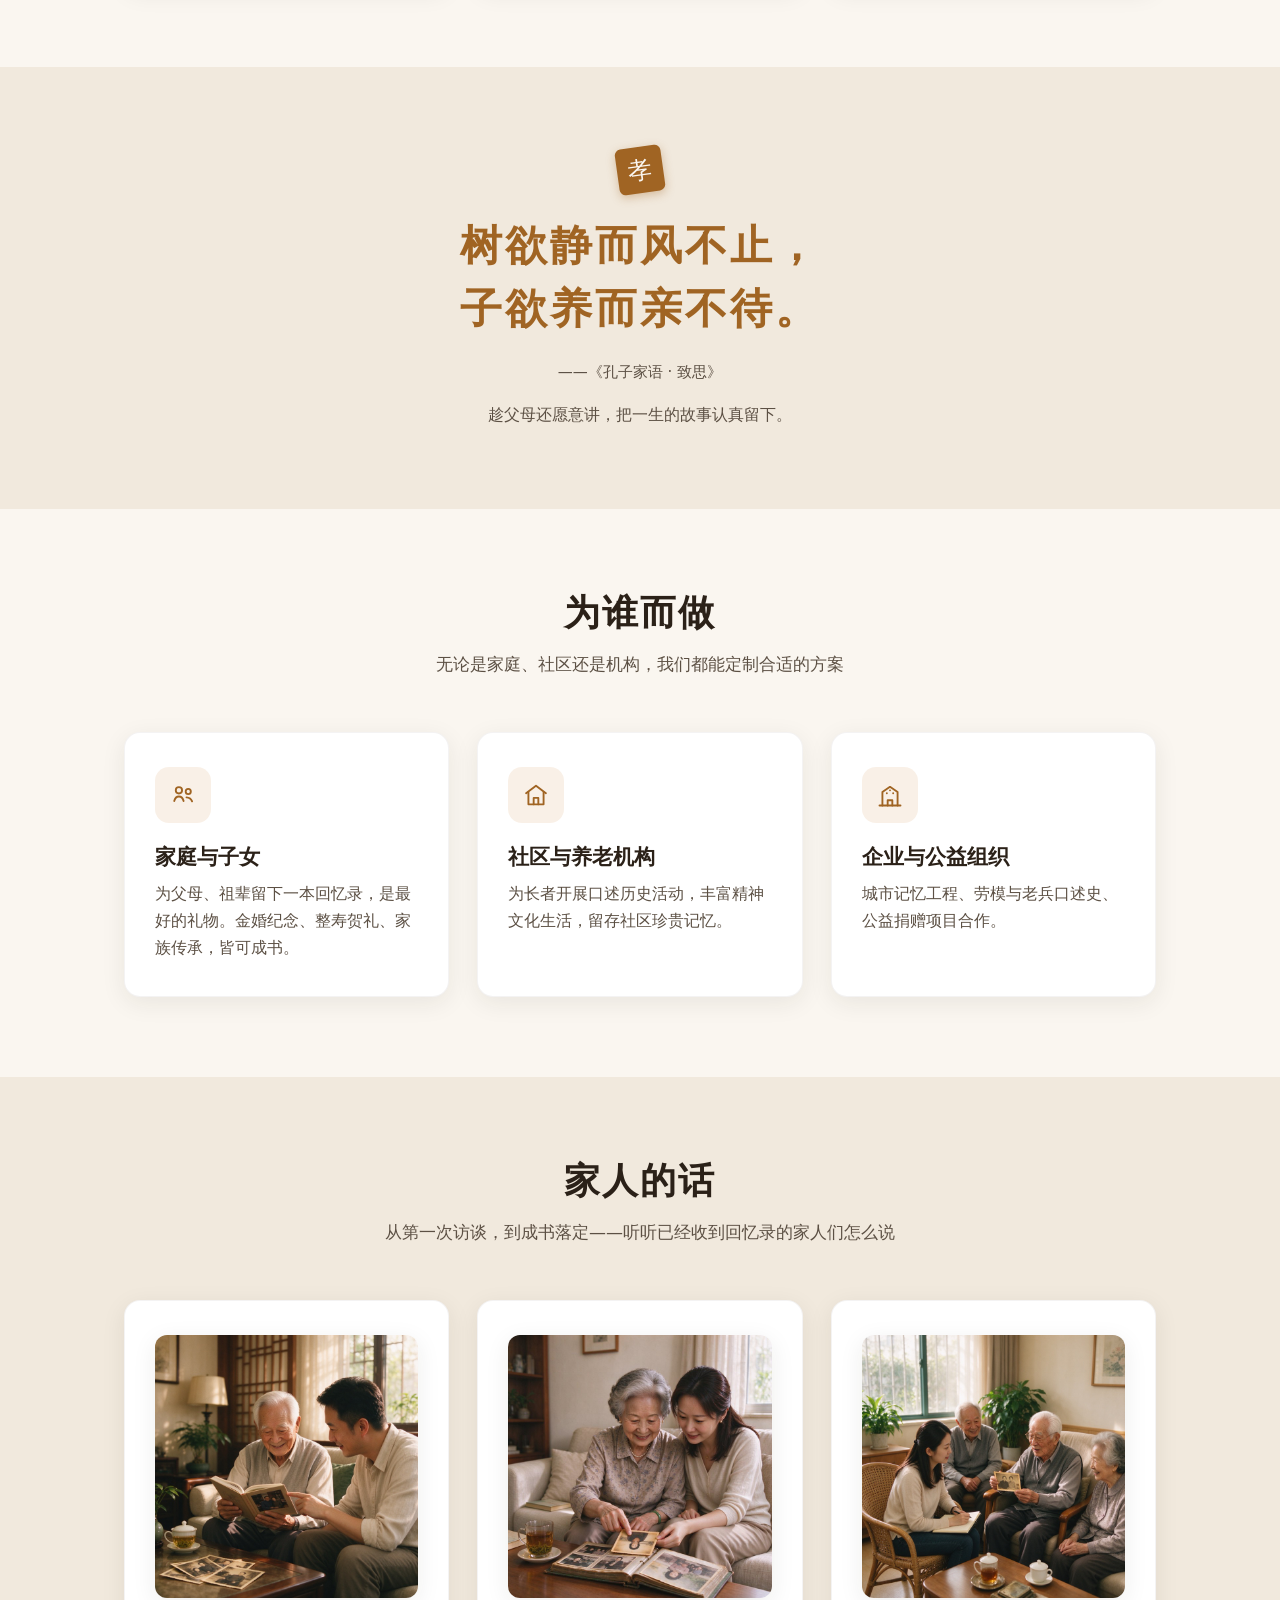
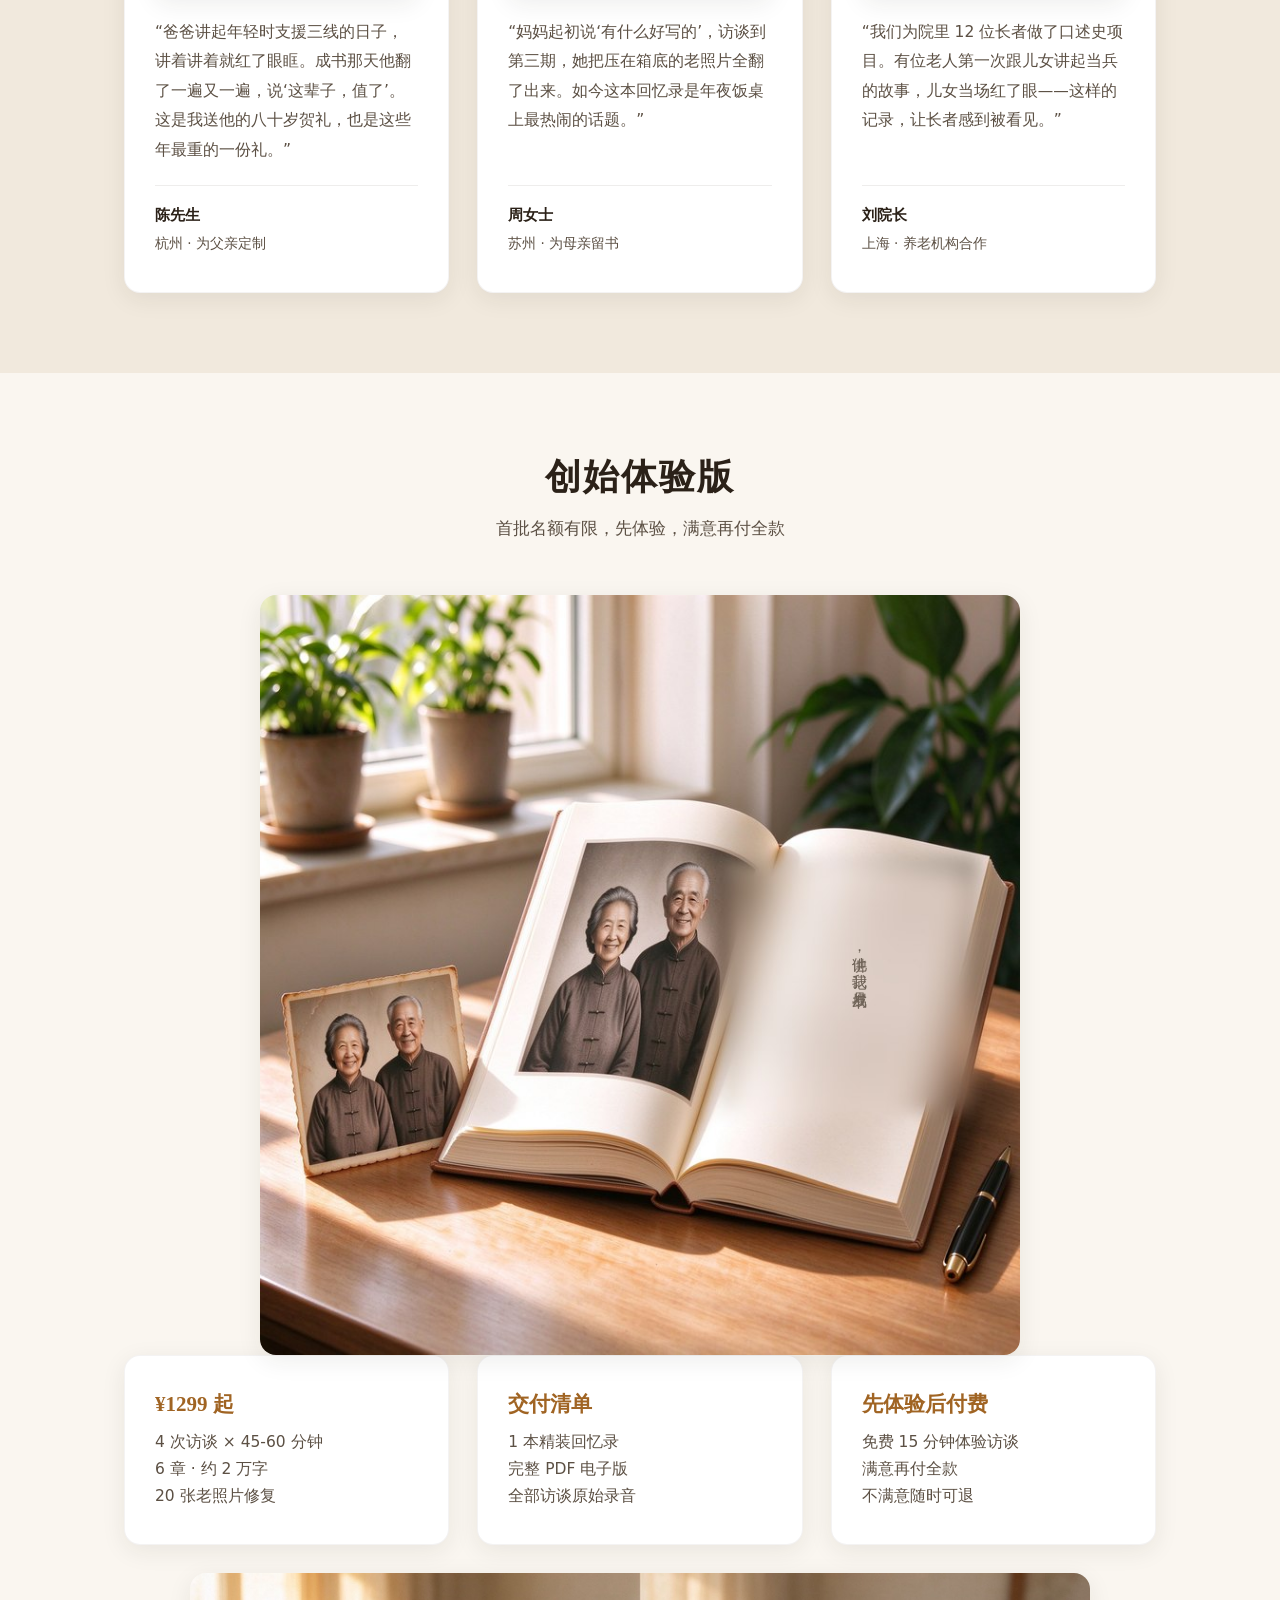
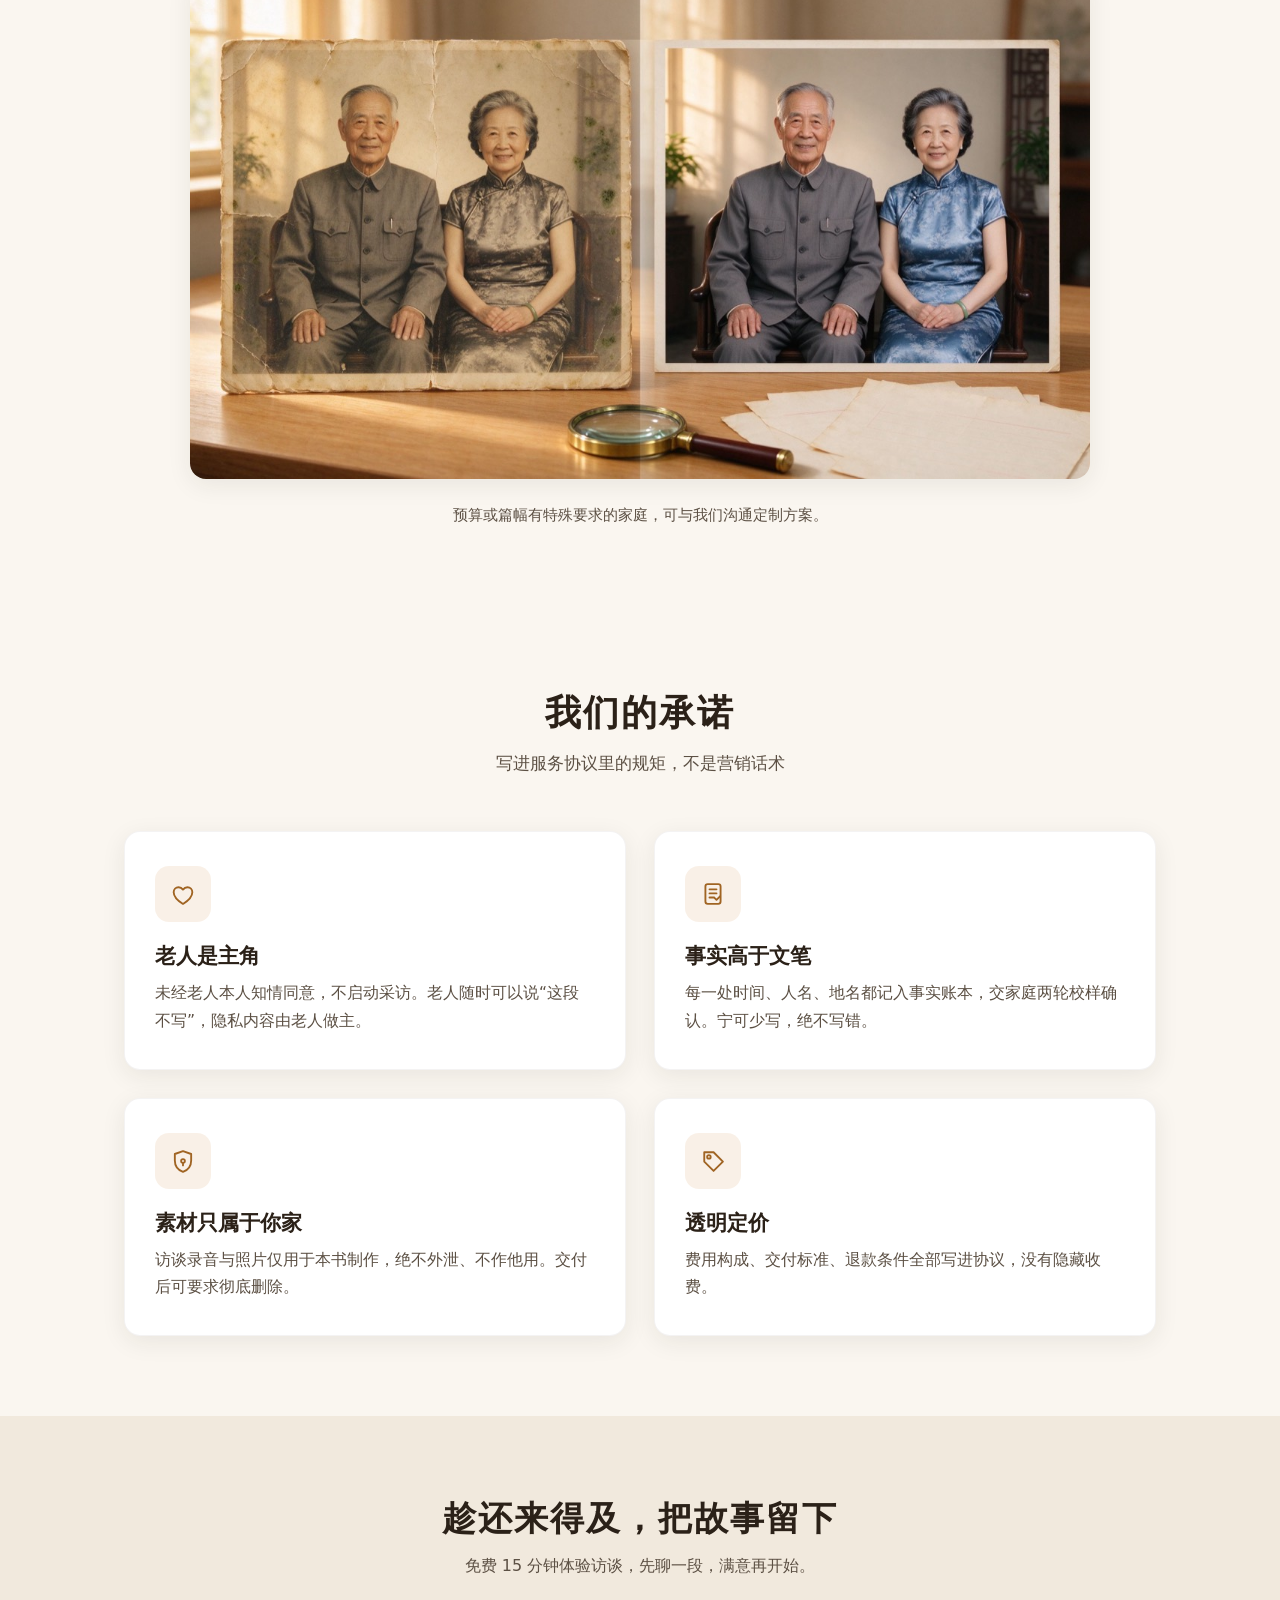
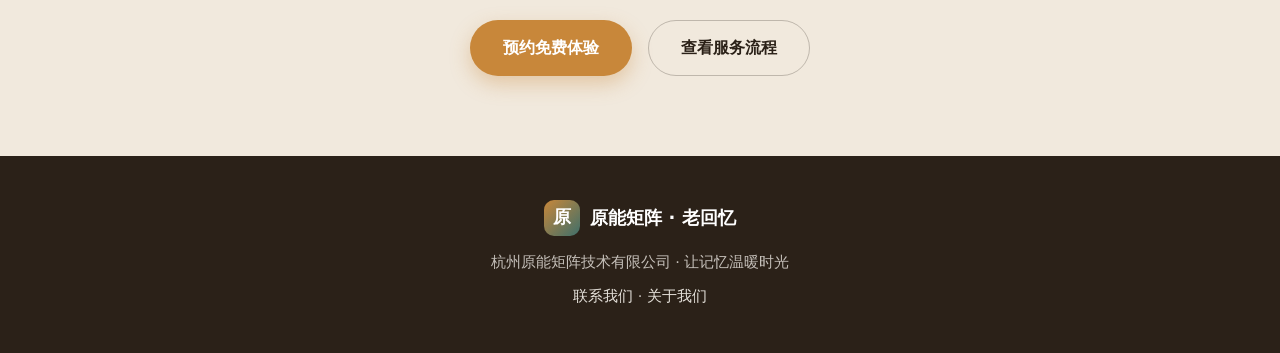
==== commit 46b2eb8c: "创始体验版换用成书实物图+精装交付卡书页覆字 - 创始体验版（首批名额有限，先体验，满意再付全款）图片替换为画布选中「成书实物」   （木质桌面摊开精装书、左页夫妇合影、右页竖排文字、实体相框、钢笔、" ====
--- a/index.html
+++ b/index.html
@@ -67,8 +67,11 @@
           <h3>专业编辑，精心成稿</h3>
           <p>录音整理成文字，编辑逐句核对、保留长辈的语气。每一处事实都记入「事实账本」经家人确认。宁可少写，绝不写错。</p>
         </div>
-        <div class="card">
-          <img class="card-img" src="images/deliver-book.jpg" alt="精装书成品与礼盒，郑重交付" loading="lazy">
+        <div class="card card-book">
+          <div class="card-img-wrap">
+            <img class="card-img" src="images/deliver-book.jpg" alt="精装书成品与礼盒，郑重交付" loading="lazy">
+            <p class="card-book-text">他讲，我记，岁月成书。</p>
+          </div>
           <div class="card-icon">
             <svg viewBox="0 0 24 24" fill="none" stroke="currentColor" stroke-width="1.6" stroke-linecap="round" stroke-linejoin="round" aria-hidden="true"><path d="M12 6.5C10.6 5.2 8.2 5 5.5 5.6v12.4c2.7-.6 5.1-.4 6.5.9 1.4-1.3 3.8-1.5 6.5-.9V5.6C15.8 5 13.4 5.2 12 6.5Z"/><path d="M12 6.5v12.4"/></svg>
           </div>
@@ -155,7 +158,7 @@
         <p>首批名额有限，先体验，满意再付全款</p>
       </div>
       <div class="figure book-figure">
-        <img src="images/book.jpg" alt="摊开的精装回忆录成品" loading="lazy">
+        <img src="images/chengshu.jpg" alt="摊开的精装回忆录成品" loading="lazy">
         <p class="book-page-text">他讲，我记，岁月成书。</p>
       </div>
       <div class="grid grid-3">
--- a/css/main.css
+++ b/css/main.css
@@ -253,12 +253,25 @@
 .site-footer a { color: rgba(250, 246, 240, .9); }
 
 /* ---------- 成书实物页内覆字 ---------- */
-.book-figure { position: relative; }
+.book-figure { position: relative; max-width: 760px; }
 .book-page-text {
   position: absolute; right: 20%; top: 46%; margin: 0;
   writing-mode: vertical-rl; text-orientation: mixed;
   font-family: "STKaiti", "KaiTi", "Songti SC", serif;
-  font-size: 13px; line-height: 1.1; letter-spacing: 0.8px;
+  font-size: 15px; line-height: 1.1; letter-spacing: 0.8px;
+  color: var(--ink-soft); opacity: .85;
+  white-space: nowrap; pointer-events: none;
+}
+
+/* 服务卡书页覆字（精装成书交付） */
+.card-book { position: relative; }
+.card-book .card-img-wrap { position: relative; }
+.card-book .card-book-text {
+  position: absolute; left: 50%; top: 38%;
+  transform: translateX(-50%);
+  writing-mode: vertical-rl; text-orientation: mixed;
+  font-family: "STKaiti", "KaiTi", "Songti SC", serif;
+  font-size: 11px; line-height: 1.15; letter-spacing: 1px;
   color: var(--ink-soft); opacity: .85;
   white-space: nowrap; pointer-events: none;
 }
@@ -272,7 +285,8 @@
   .hero-grid { grid-template-columns: 1fr; }
   .hero-image { max-width: 70%; margin: 0 auto; }
   .section { padding: 56px 0; }
-  .book-page-text { font-size: 10.5px; right: 23%; top: 48%; opacity: .8; }
+  .book-page-text { font-size: 11.5px; right: 20%; top: 46%; opacity: .8; }
+  .card-book .card-book-text { font-size: 9px; top: 36%; }
   .team-feature { flex-direction: column; align-items: stretch; }
   .team-feature .team-photo { width: 100%; height: auto; }
 }
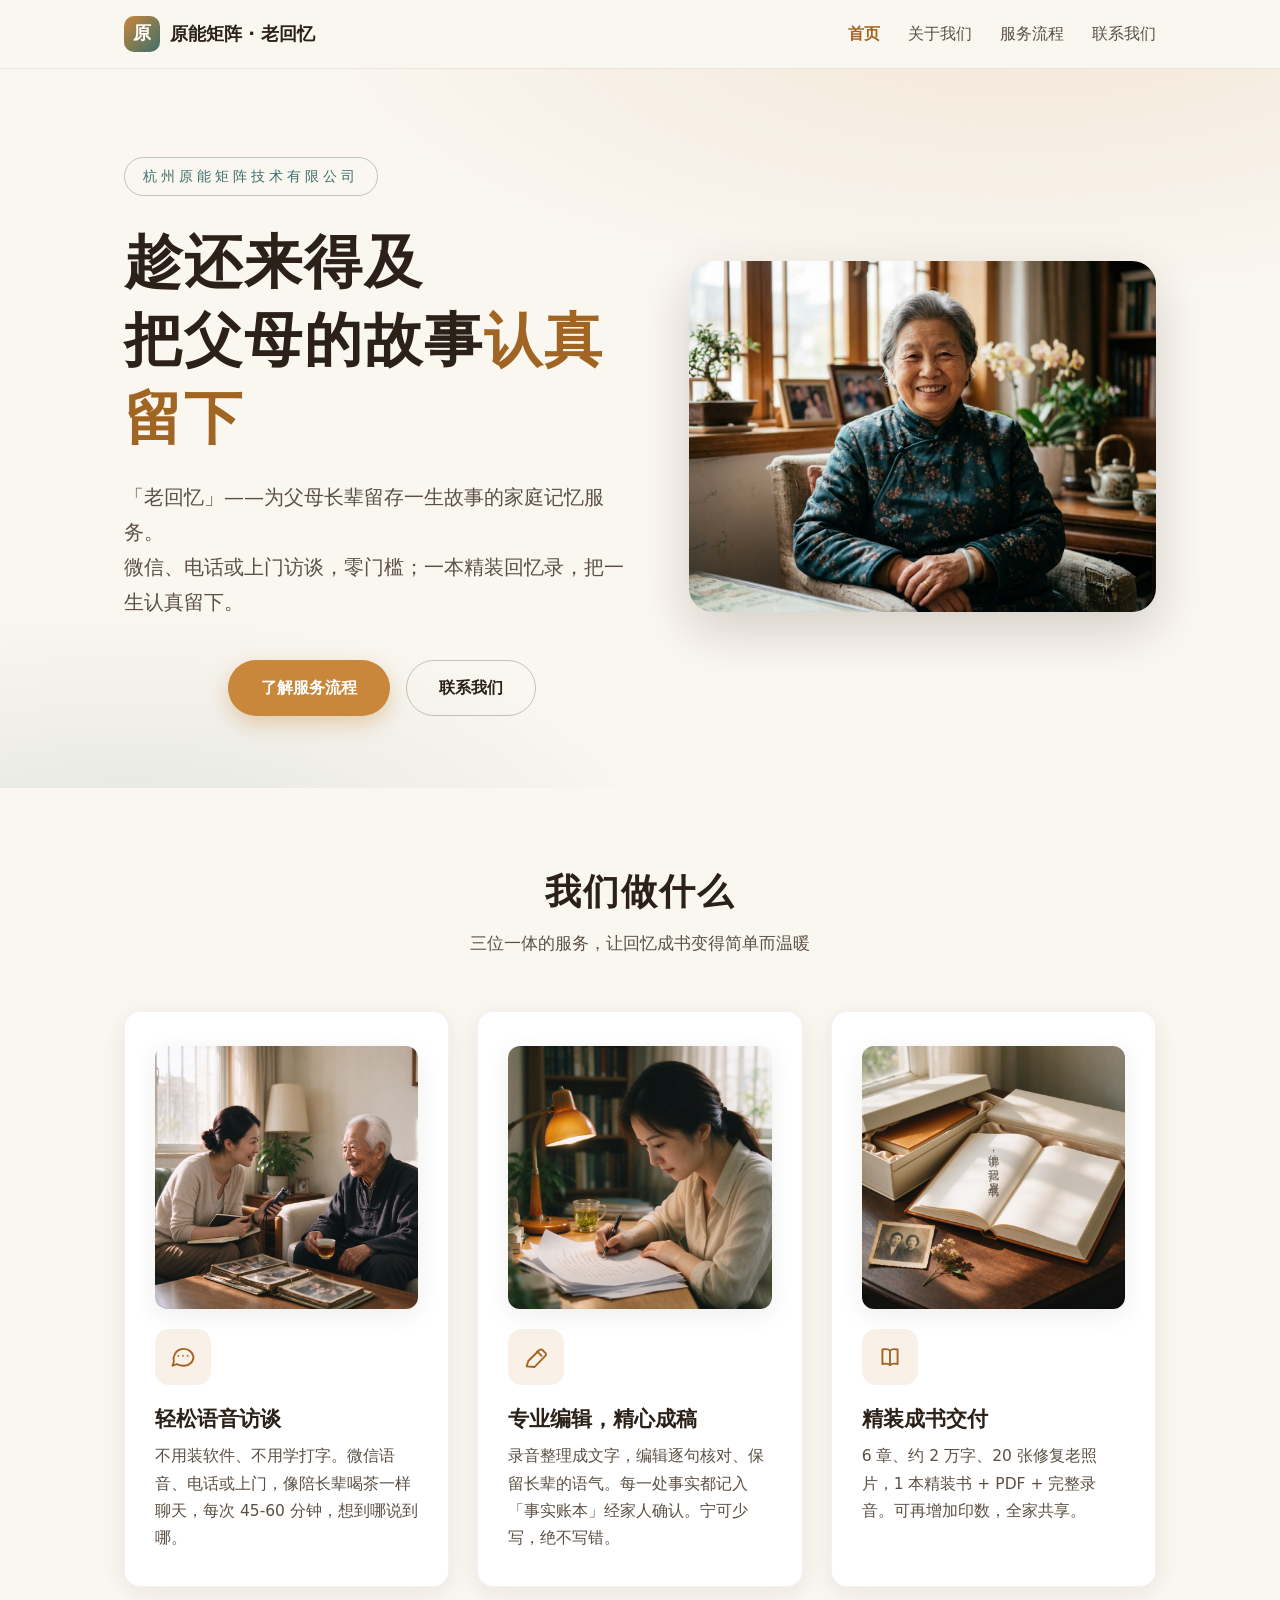
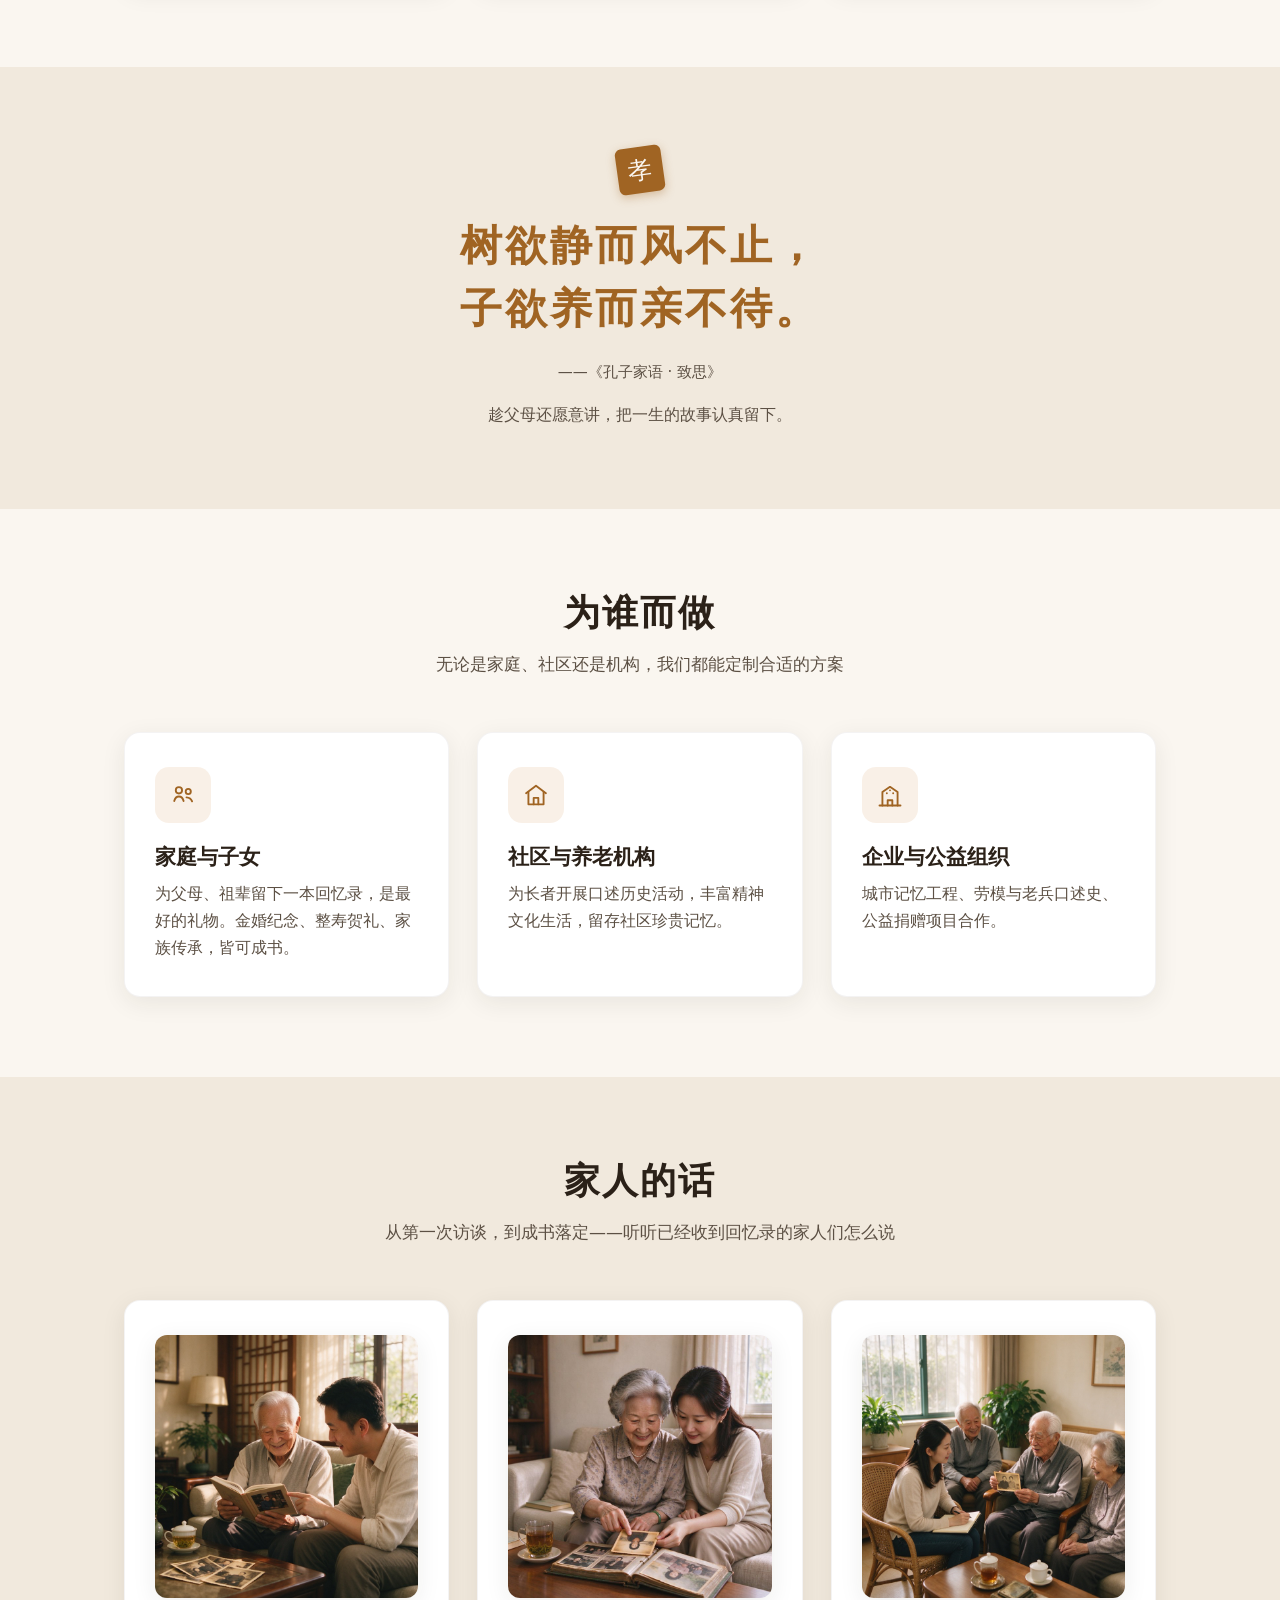
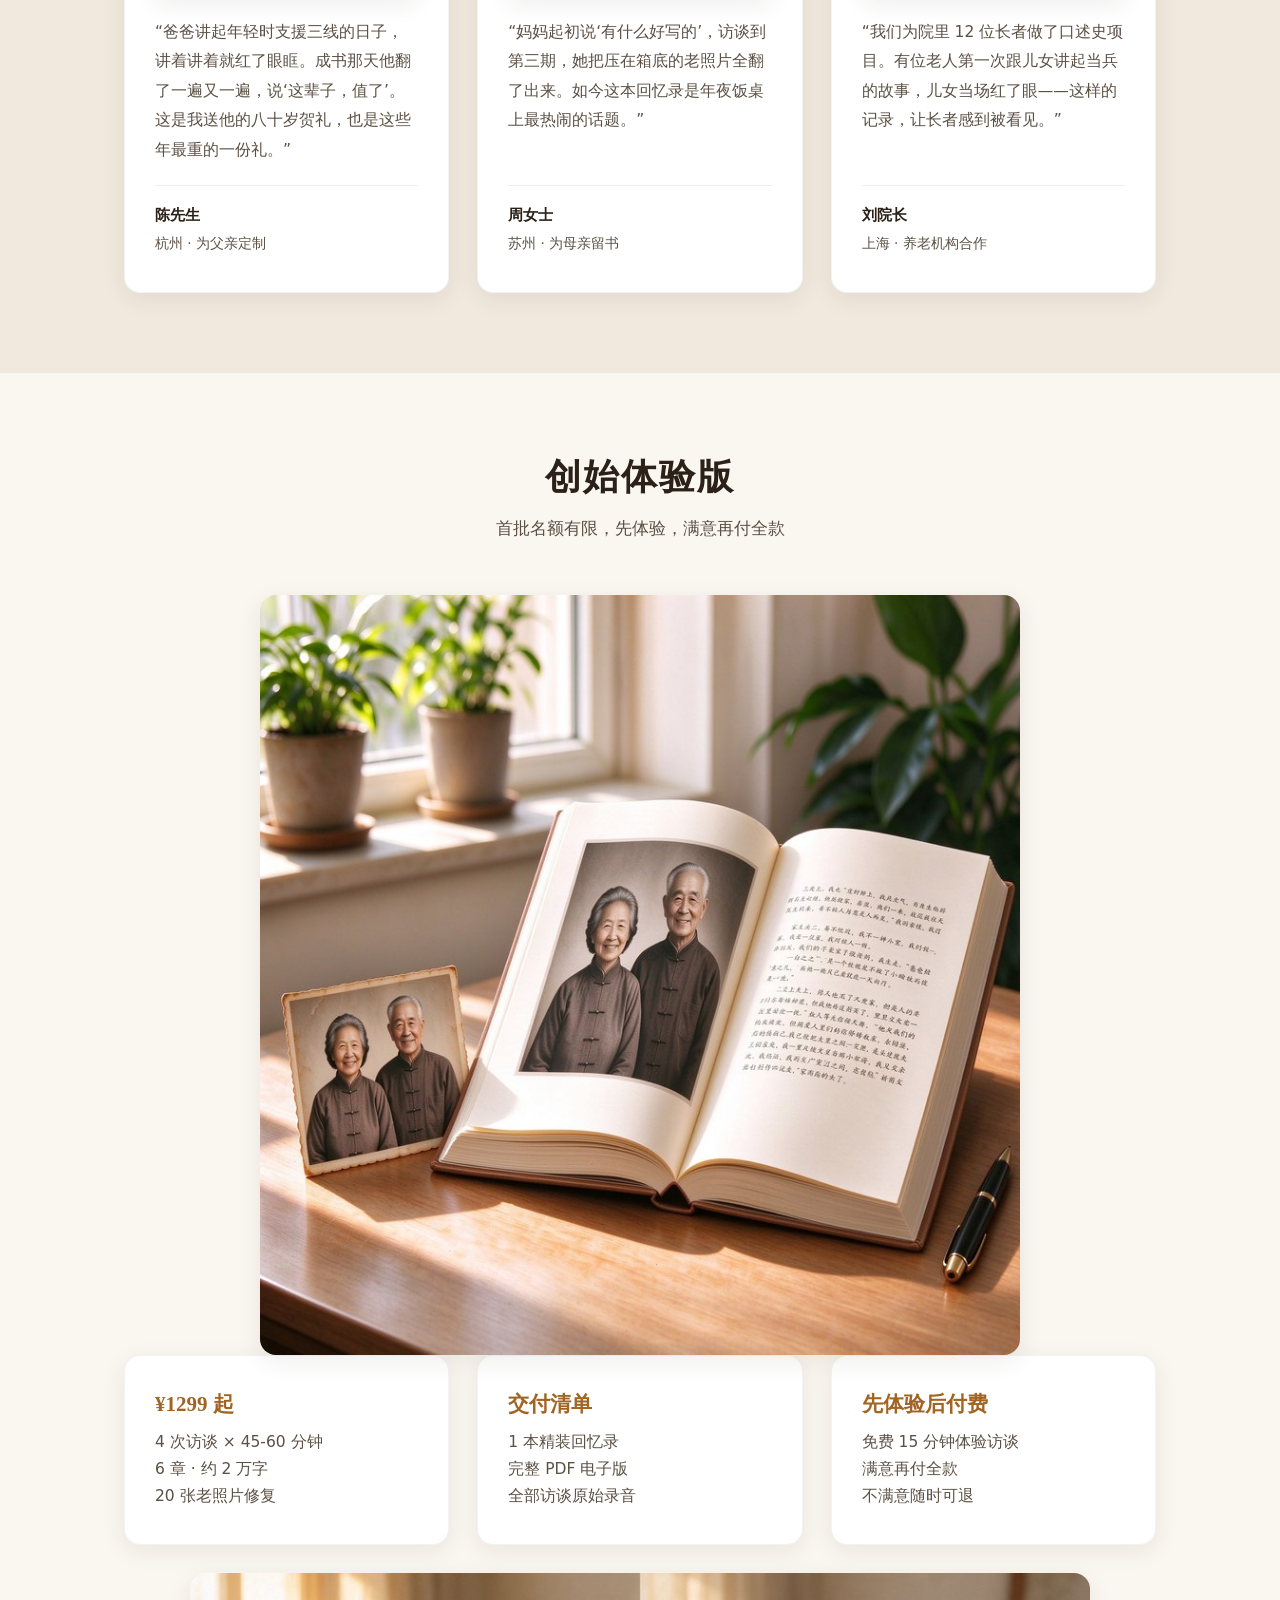
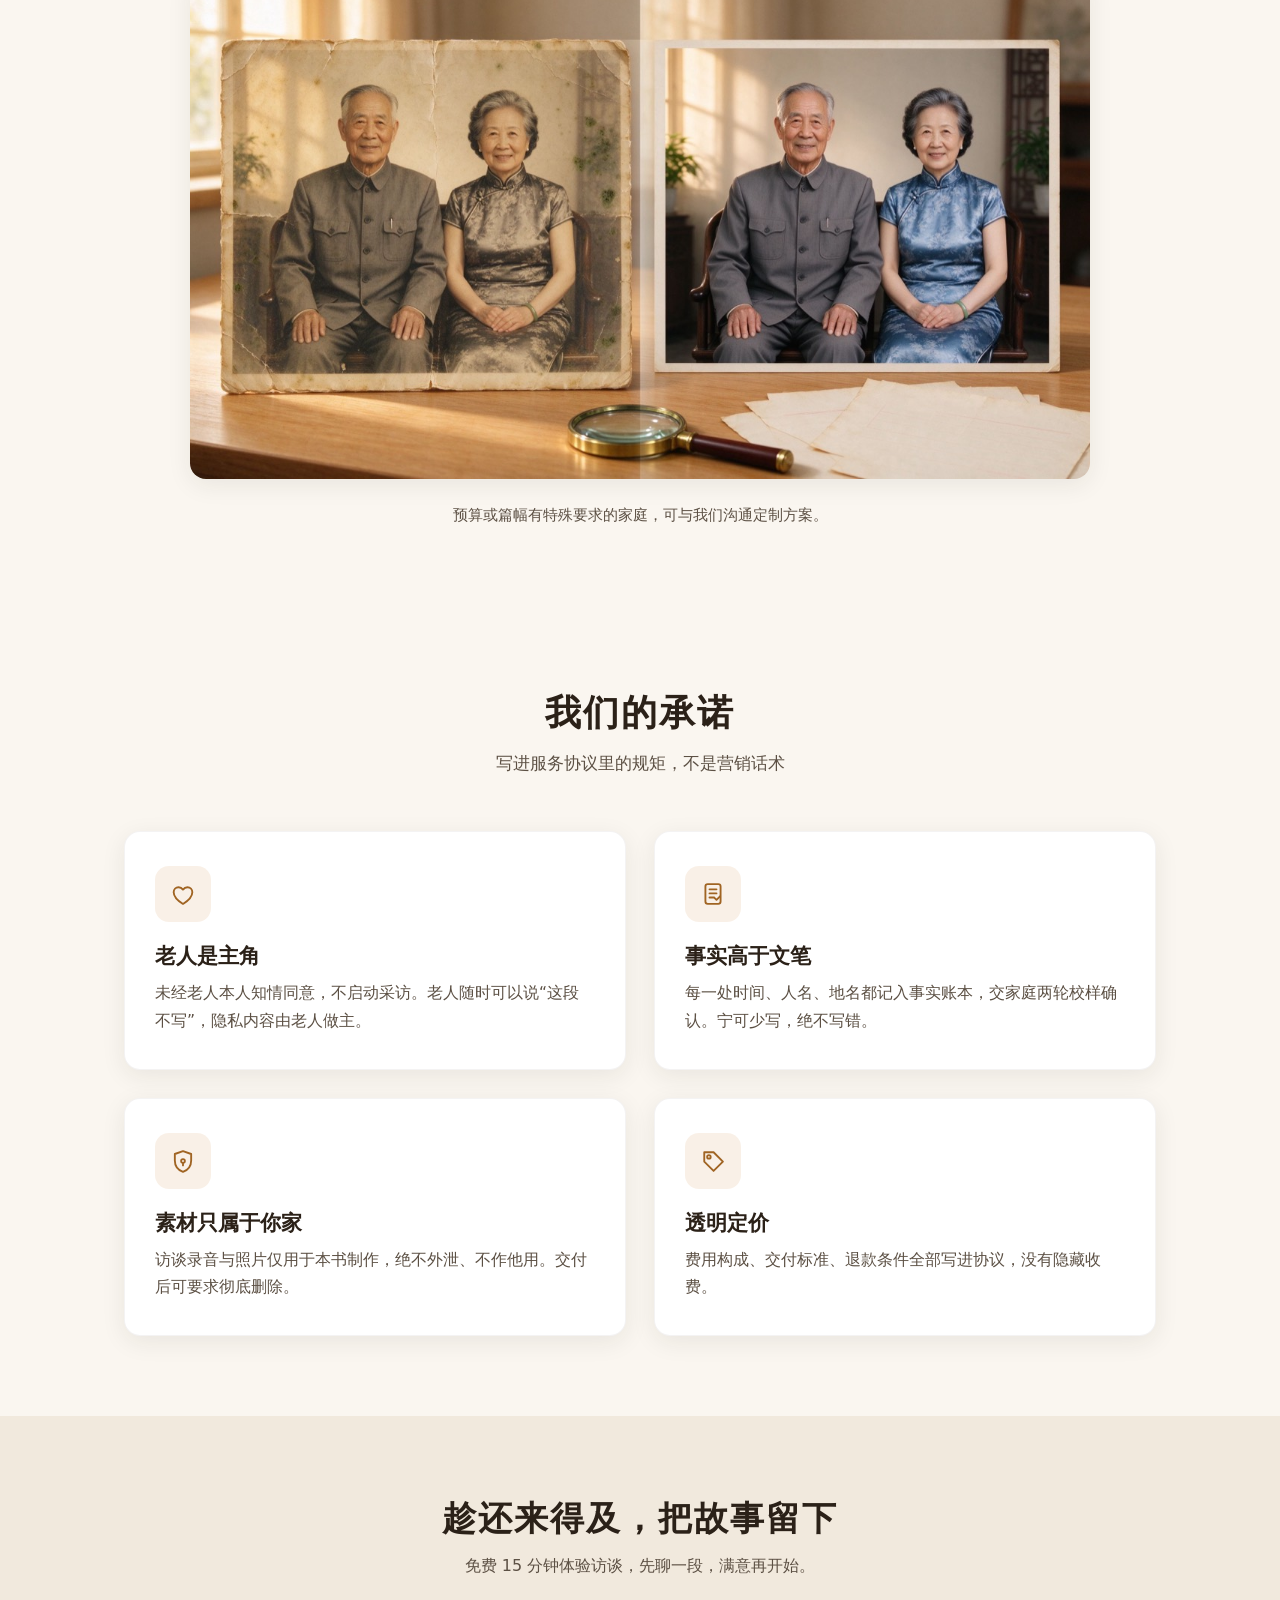
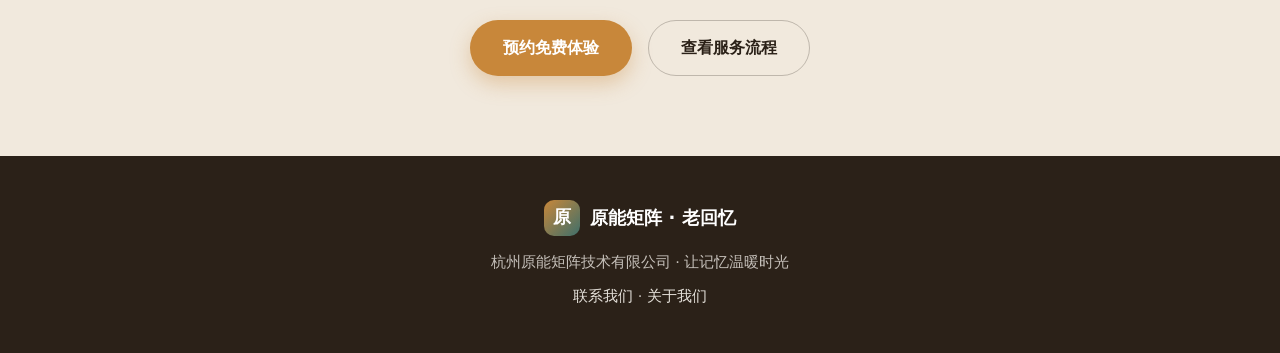
==== commit 1a6d8f04: "创始体验版采用成书实物原图（用户确认） - 按用户确认采用原图：images/chengshu.jpg 恢复为成书实物原始图   （右页竖排文字保留模型直出原样，页面大图下笔画错乱可辨） - 同步移除" ====
--- a/index.html
+++ b/index.html
@@ -159,7 +159,6 @@
       </div>
       <div class="figure book-figure">
         <img src="images/chengshu.jpg" alt="摊开的精装回忆录成品" loading="lazy">
-        <p class="book-page-text">他讲，我记，岁月成书。</p>
       </div>
       <div class="grid grid-3">
         <div class="card">
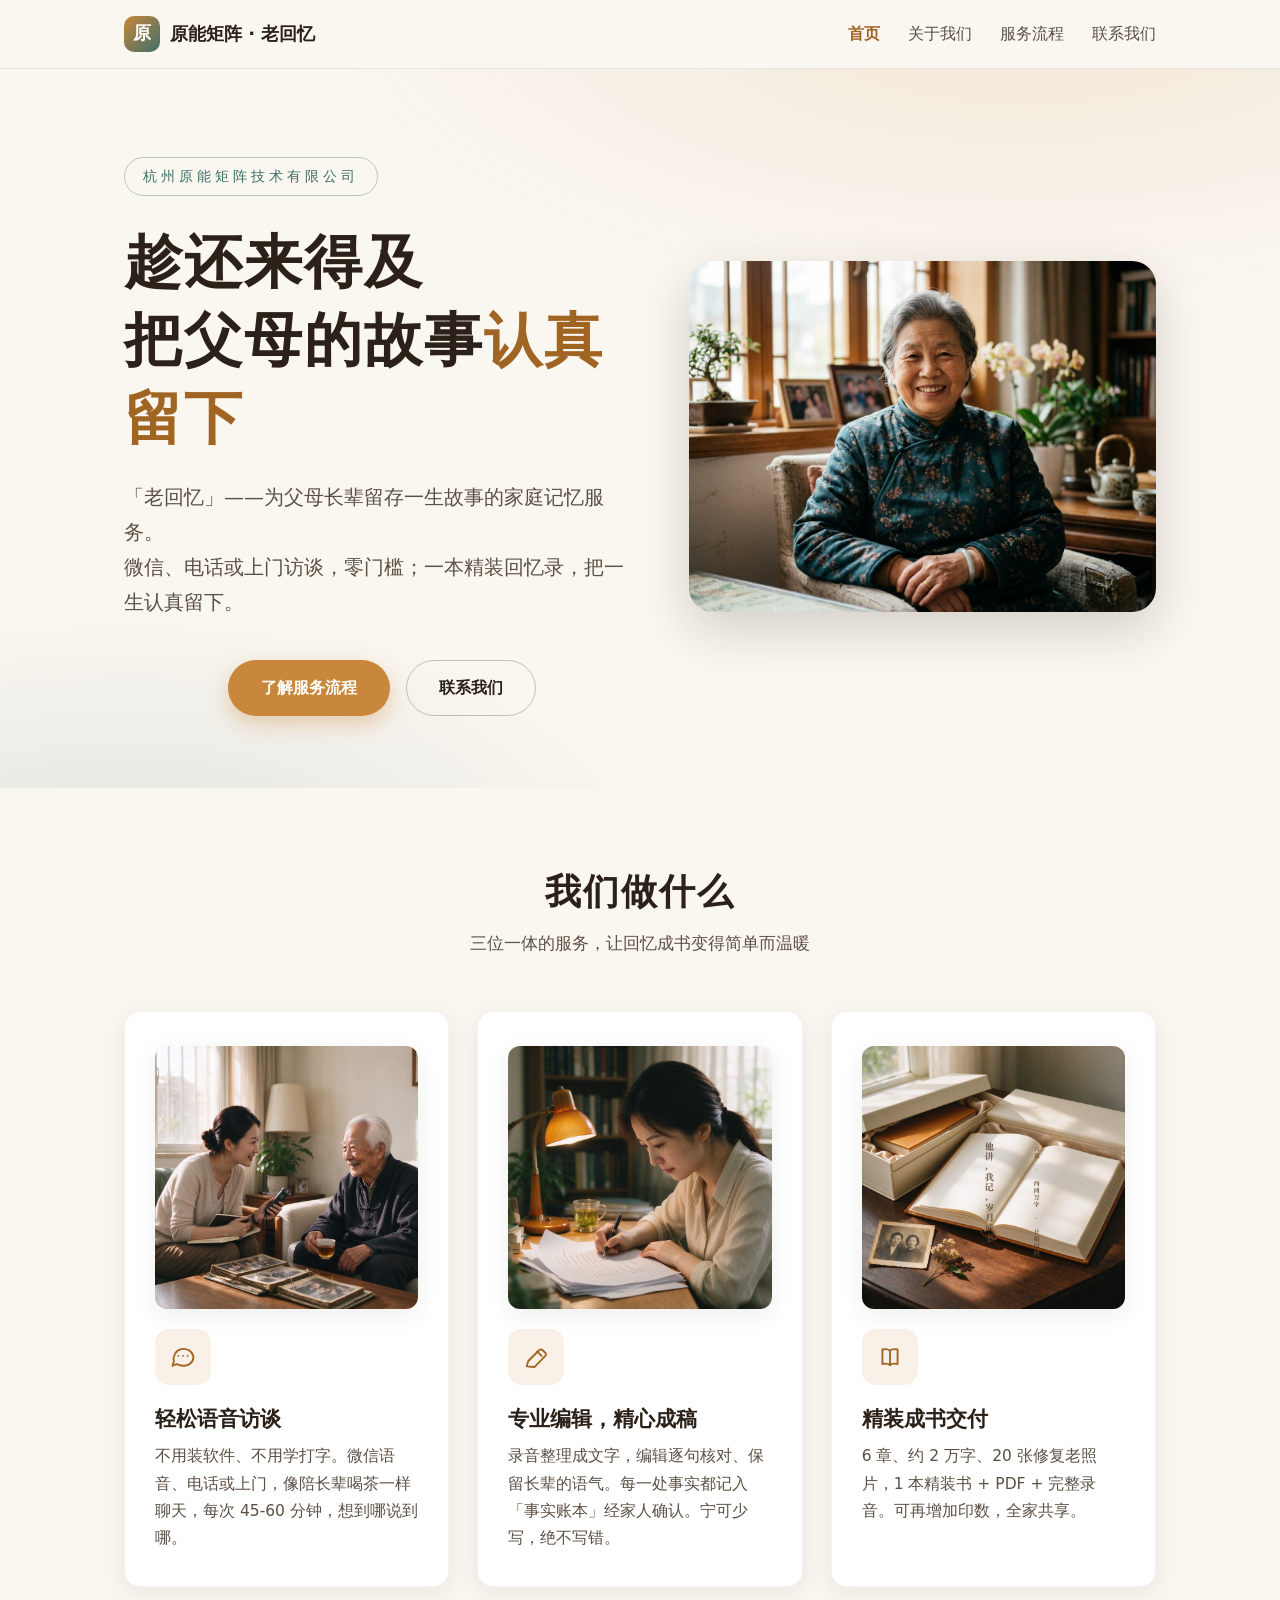
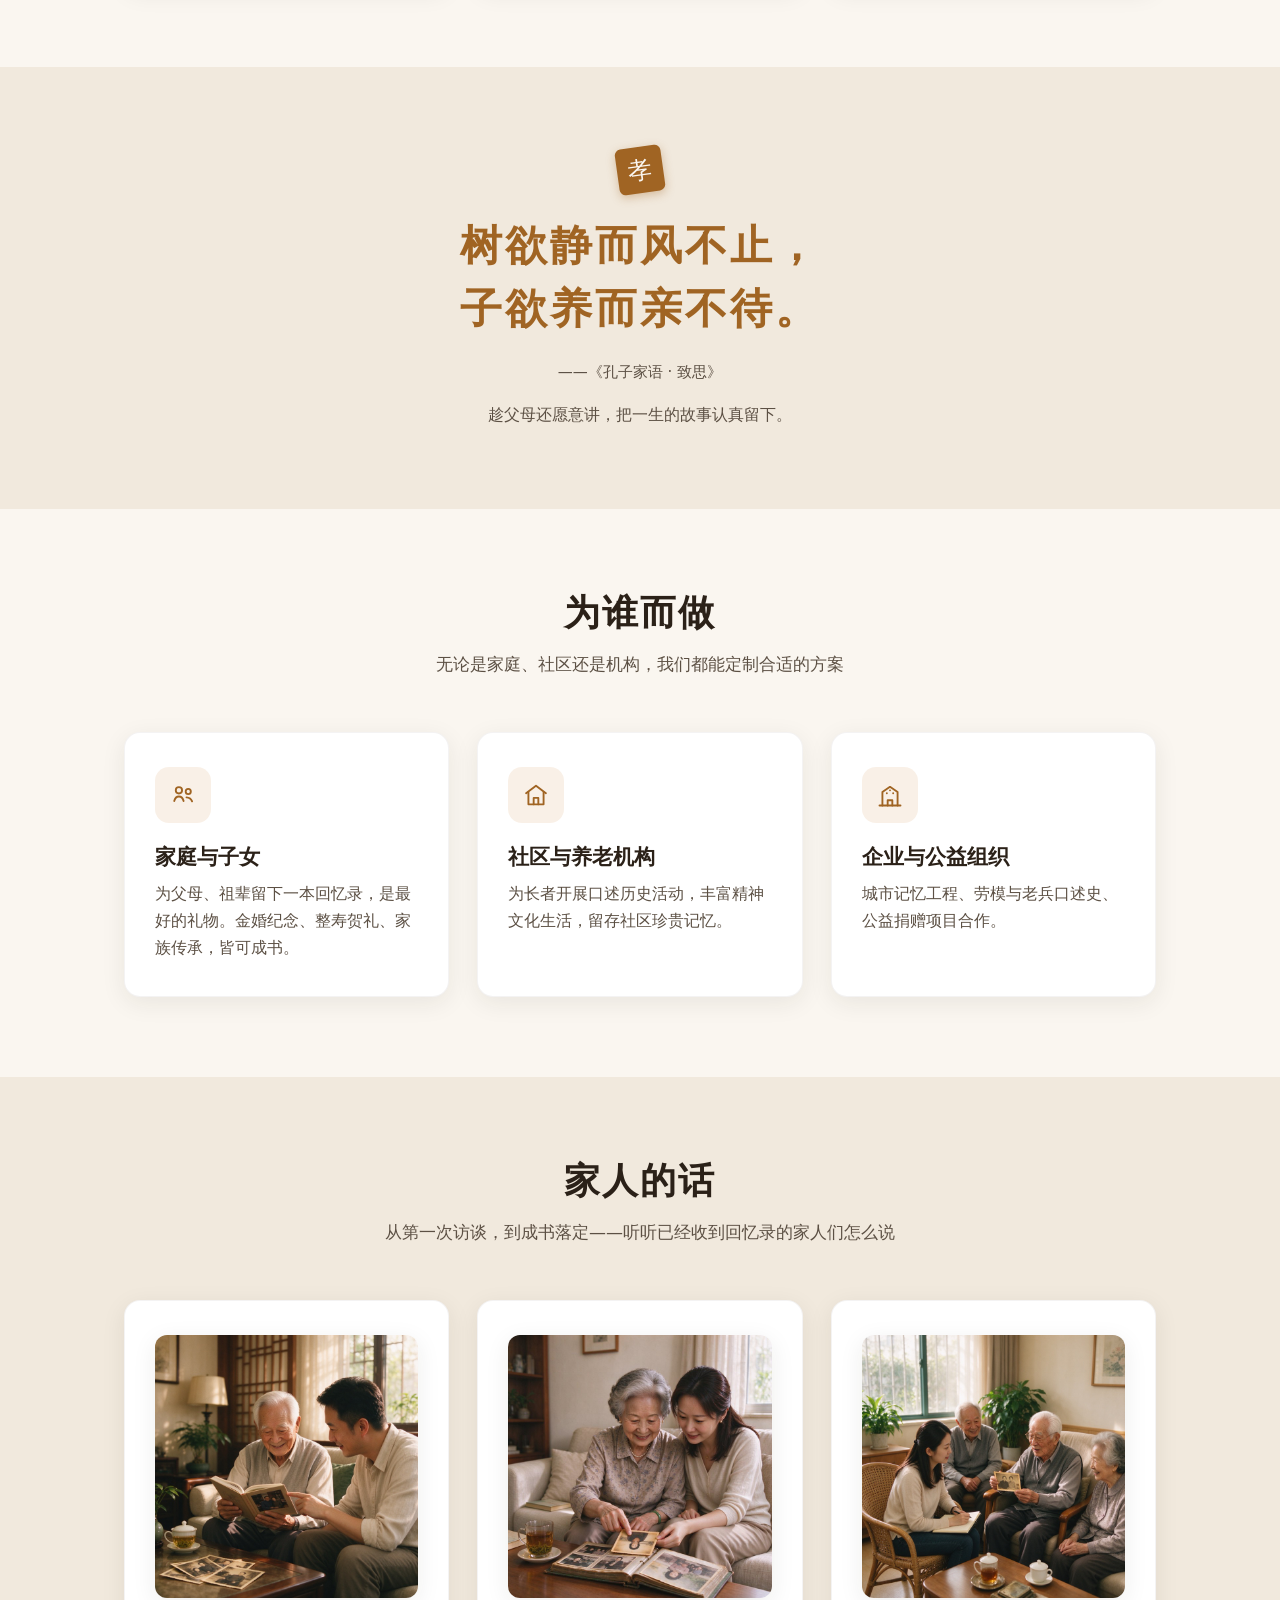
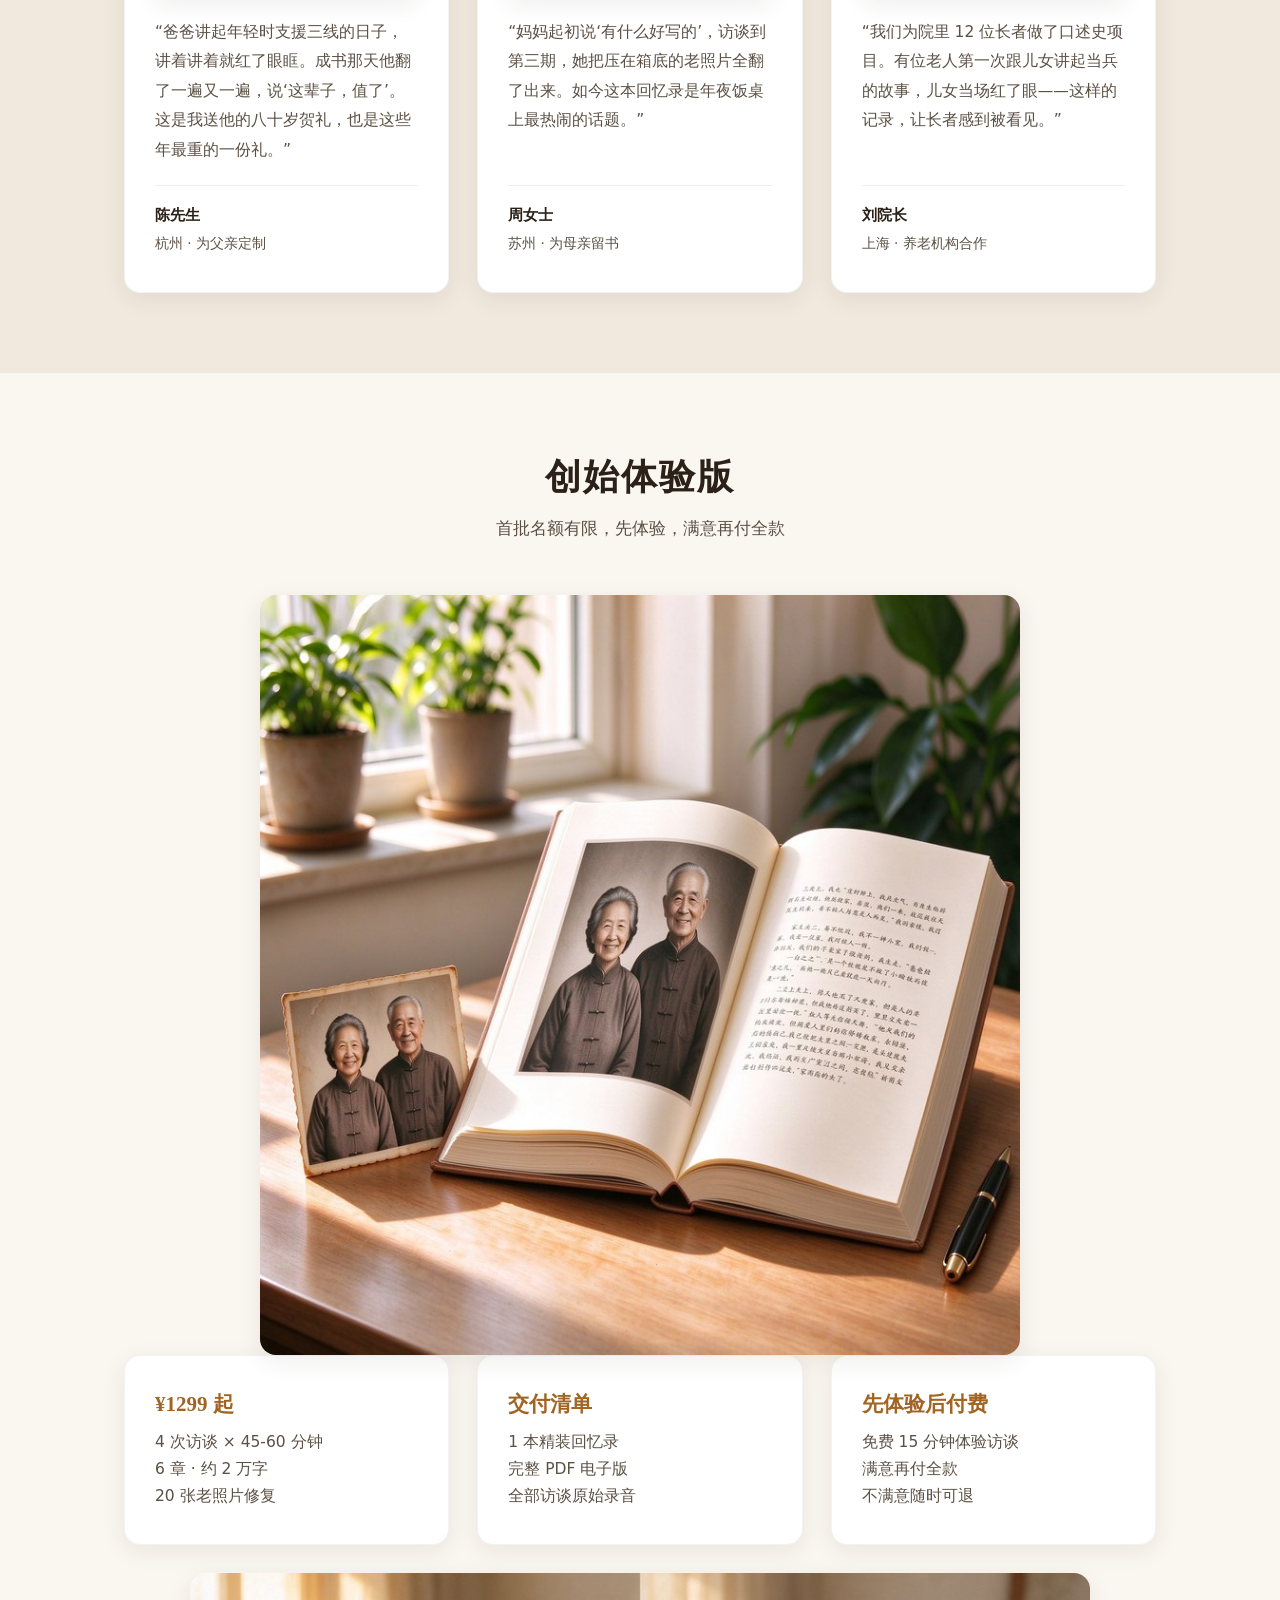
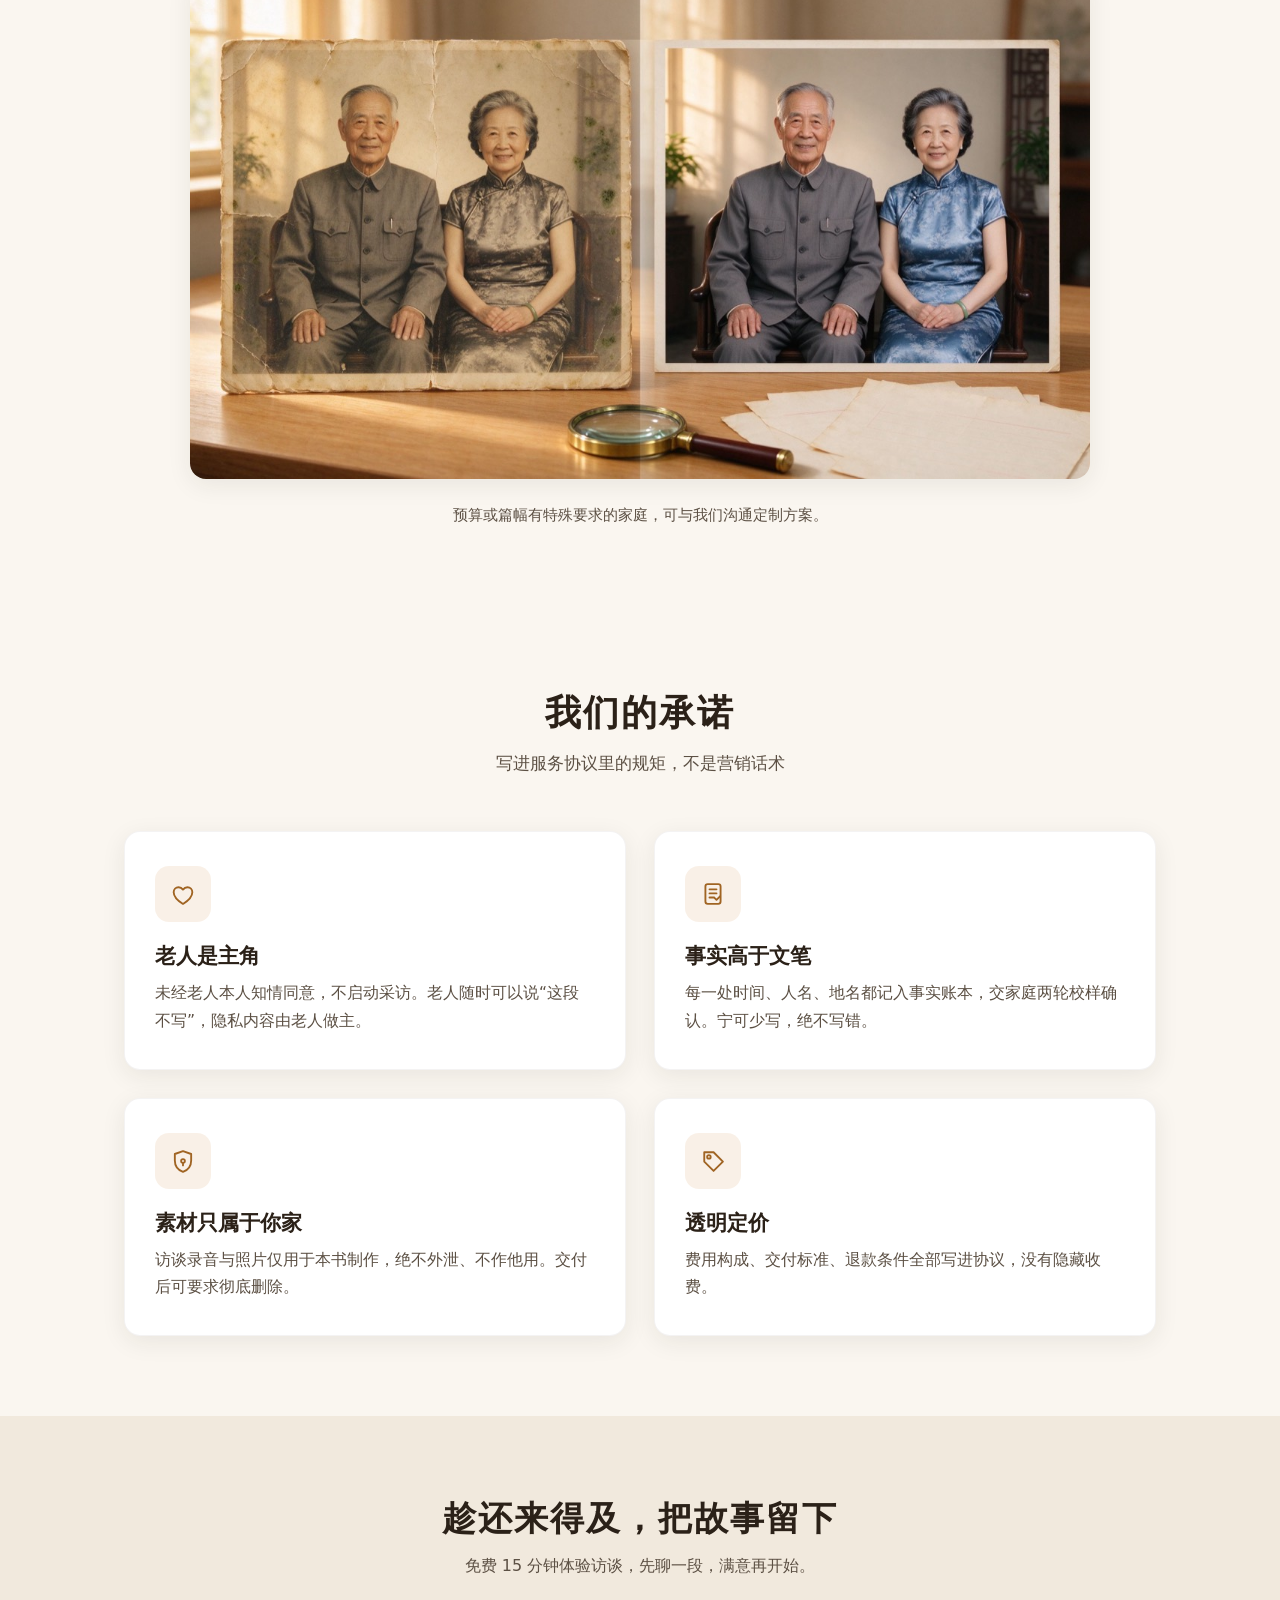
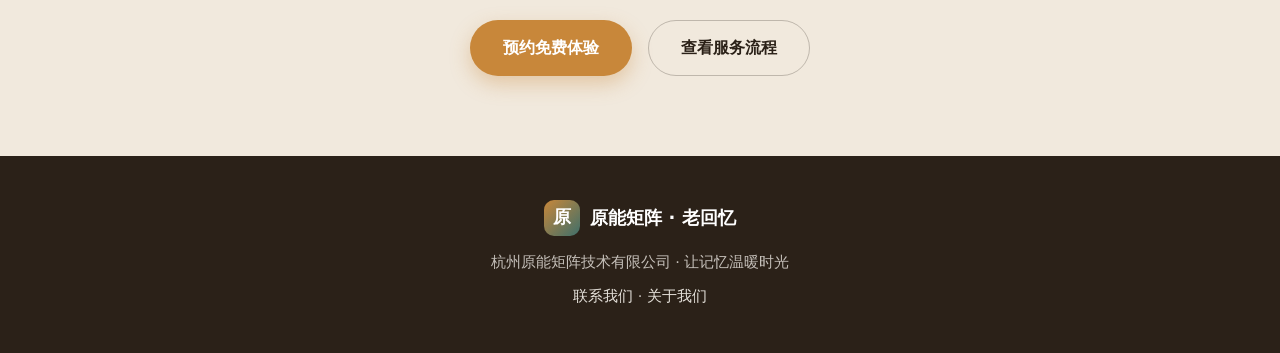
==== commit 8474dea4: "精装成书交付卡书页烧入竖排文字（确定性渲染） - 用户反馈'精装交付这张图片没有内容'：画布原图书页素白无字 - AI直出中文必乱码（已多次验证死路），改用系统宋体在书页上确定性   绘制竖排文字并烧" ====
--- a/index.html
+++ b/index.html
@@ -68,10 +68,7 @@
           <p>录音整理成文字，编辑逐句核对、保留长辈的语气。每一处事实都记入「事实账本」经家人确认。宁可少写，绝不写错。</p>
         </div>
         <div class="card card-book">
-          <div class="card-img-wrap">
-            <img class="card-img" src="images/deliver-book.jpg" alt="精装书成品与礼盒，郑重交付" loading="lazy">
-            <p class="card-book-text">他讲，我记，岁月成书。</p>
-          </div>
+          <img class="card-img" src="images/deliver-book.jpg" alt="精装书成品与礼盒，郑重交付" loading="lazy">
           <div class="card-icon">
             <svg viewBox="0 0 24 24" fill="none" stroke="currentColor" stroke-width="1.6" stroke-linecap="round" stroke-linejoin="round" aria-hidden="true"><path d="M12 6.5C10.6 5.2 8.2 5 5.5 5.6v12.4c2.7-.6 5.1-.4 6.5.9 1.4-1.3 3.8-1.5 6.5-.9V5.6C15.8 5 13.4 5.2 12 6.5Z"/><path d="M12 6.5v12.4"/></svg>
           </div>
